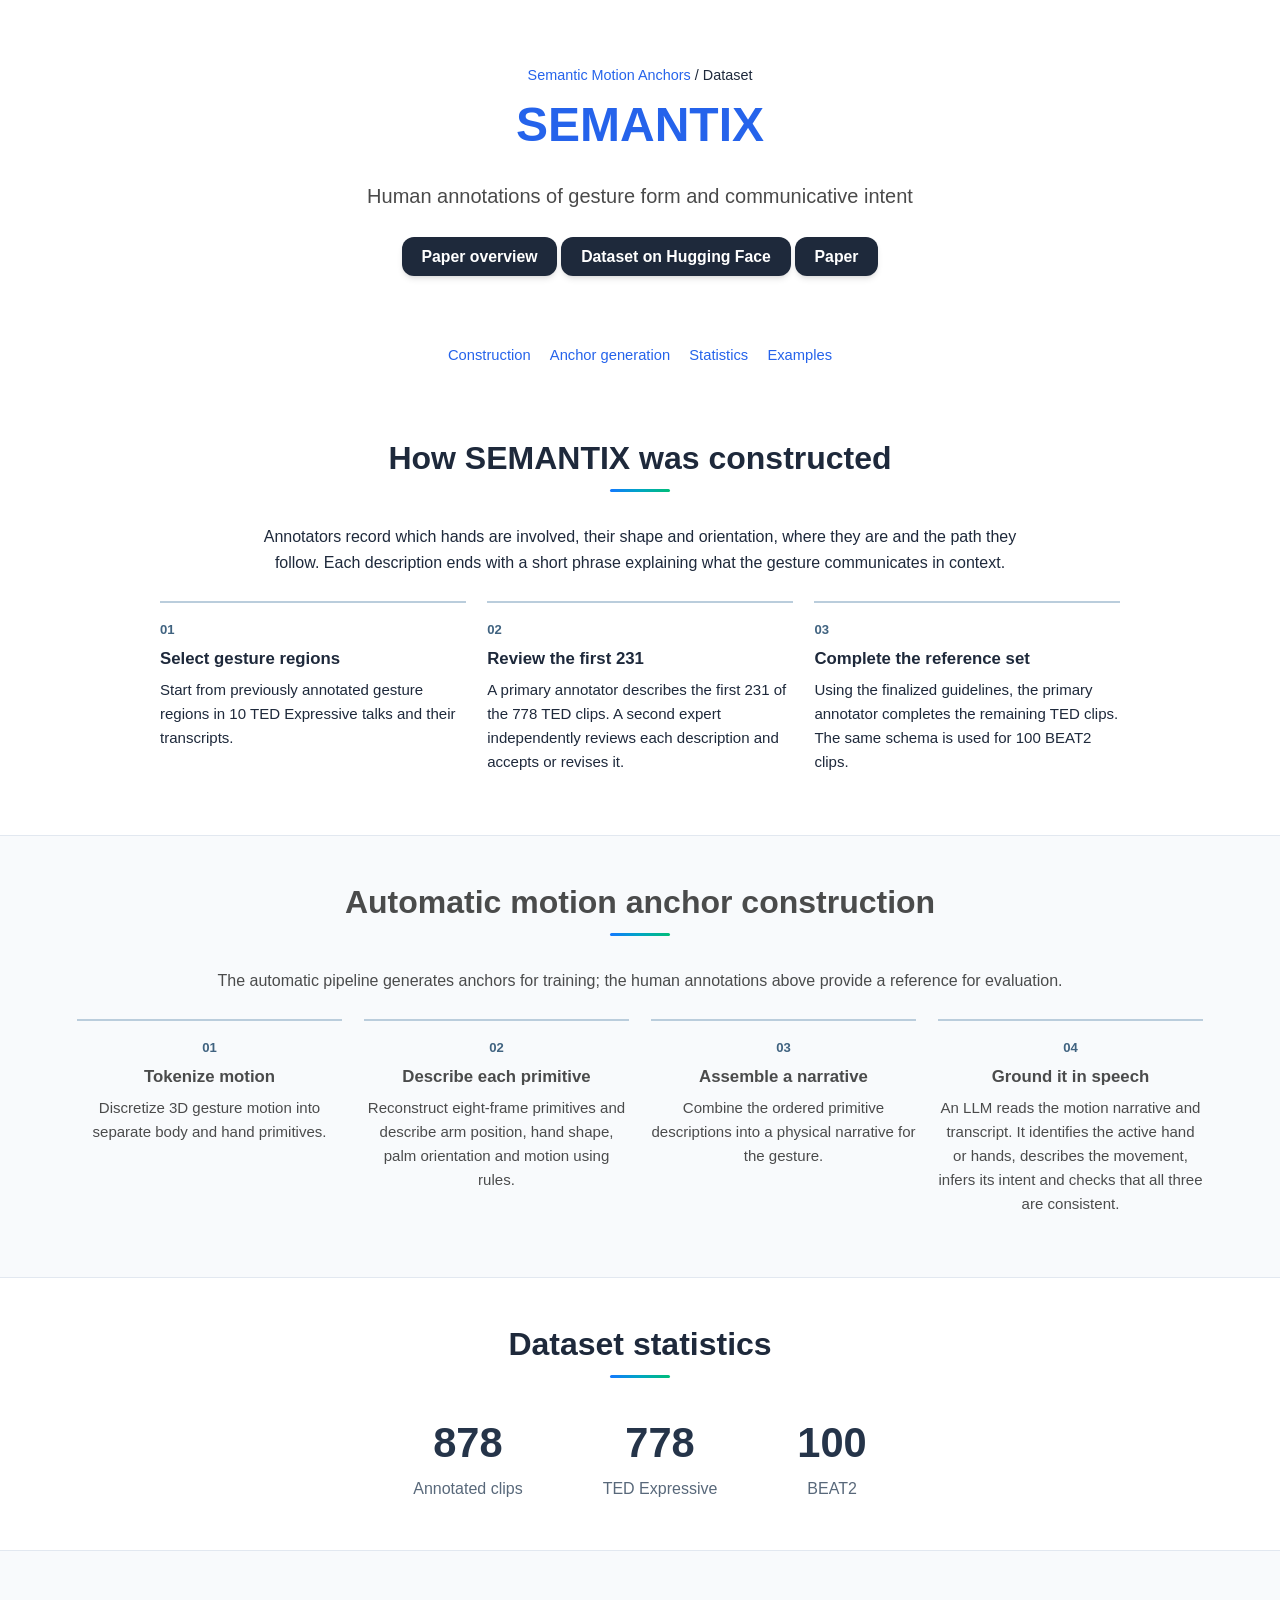
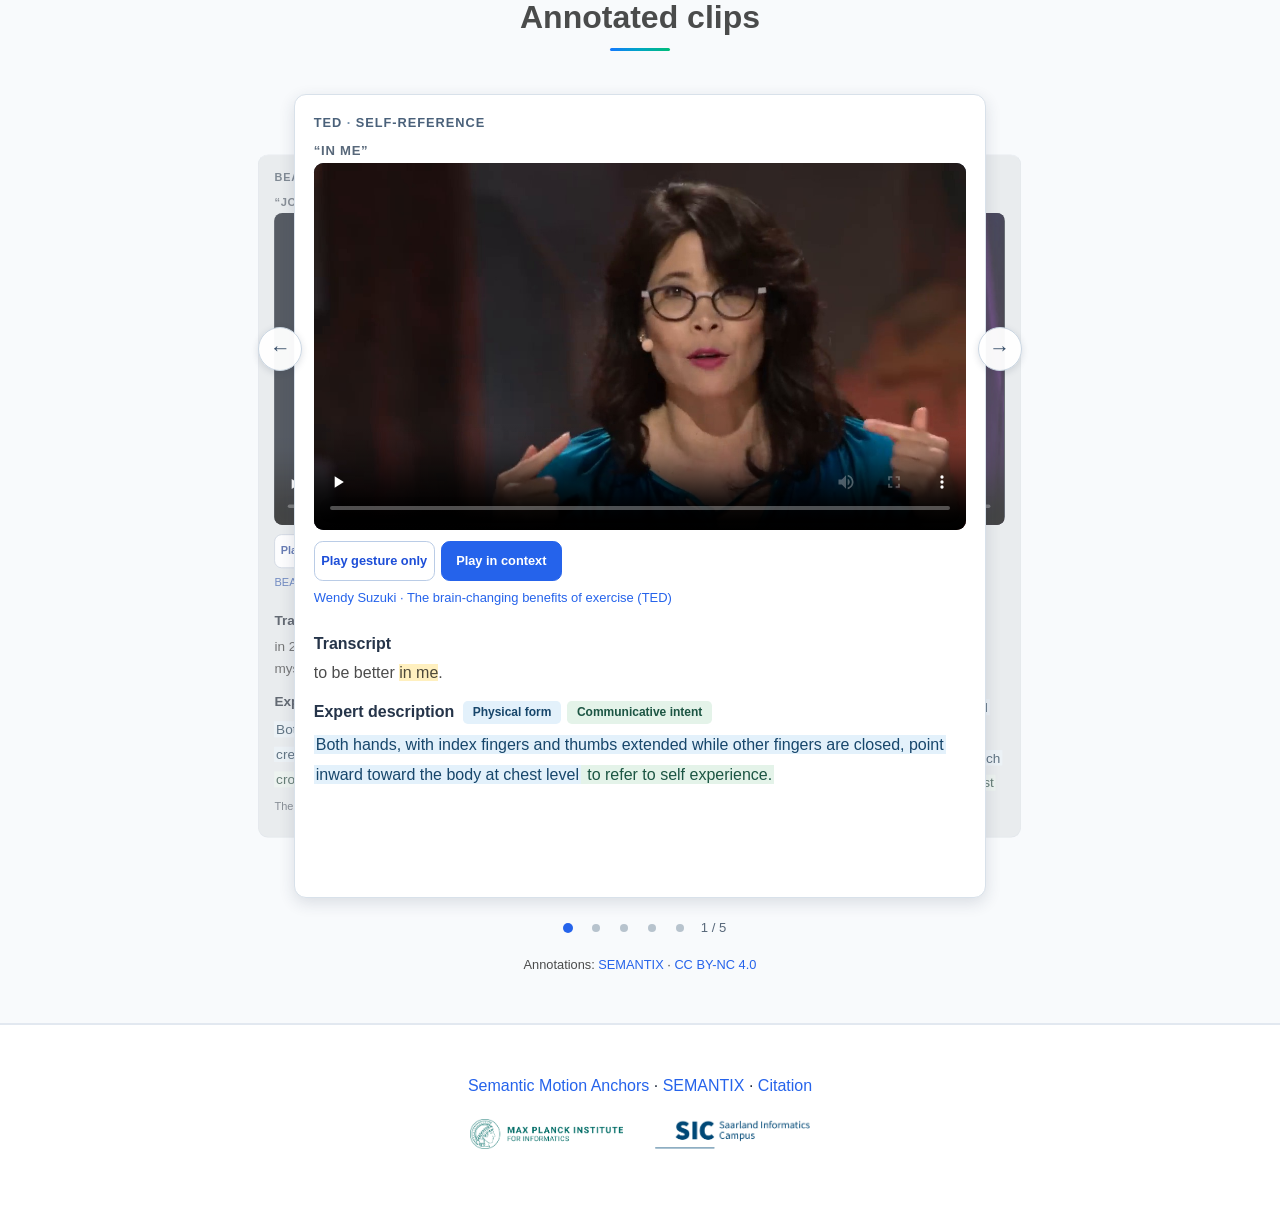
==== dataset.html @ a90c791f "Present 13 downstream examples as paired cards and clarify the BEAT2 highlights" ====
<!DOCTYPE html>
<html lang="en"><head><meta charset="utf-8"/><meta content="width=device-width,initial-scale=1" name="viewport"/><title>SEMANTIX | Semantic Motion Anchors</title><meta content="SEMANTIX construction, dataset statistics, and gesture annotations." name="description"/><link href="images/logos/mpi_favicon.png" rel="icon"/><link href="css/bulma.min.css" rel="stylesheet"/><link href="css/mustreason.css" rel="stylesheet"/><link href="css/research-flow.css?v=result-details-1" rel="stylesheet"/><script defer="" src="js/project.js"></script><link href="css/local-gallery.css?v=rounded-album" rel="stylesheet"/><script defer="" src="js/local-gallery.js?v=clip-buttons"></script><script defer="" src="js/semantix-media.js?v=direct-clips"></script><link href="css/semantix-media.css?v=direct-clips" rel="stylesheet"/></head><body><a class="skip" href="#main">Skip to content</a><main id="main"><section class="hero">
<div class="hero-body">
<div class="container is-max-desktop">
<div class="columns is-centered">
<div class="column has-text-centered"><p class="parent-project"><a href="index.html">Semantic Motion Anchors</a> / Dataset</p><h1 class="title is-1 publication-title"><span class="project-name">SEMANTIX</span></h1><p class="subtitle dataset-sub">Human annotations of gesture form and communicative intent</p><div class="publication-links"><span class="link-block"><a class="external-link button is-normal is-rounded is-dark" href="index.html">Paper overview</a></span><span class="link-block"><a class="external-link button is-normal is-rounded is-dark" href="https://huggingface.co/datasets/aboots/SEMANTIX">Dataset on Hugging Face</a></span><span class="link-block"><a class="external-link button is-normal is-rounded is-dark" href="https://arxiv.org/pdf/2605.30608v3">Paper</a></span></div></div>
</div>
</div>
</div>
</section><nav aria-label="On this page" class="section-links"><a href="#construction">Construction</a><a href="#anchor-construction">Anchor generation</a><a href="#statistics">Statistics</a><a href="#examples">Examples</a></nav><section class="section hero is-small" id="construction">
<div class="container is-max-desktop">
<div class="columns is-centered">
<div class="column is-full"><h2 class="title is-3 has-text-centered">How SEMANTIX was constructed</h2><p class="intro">Annotators record which hands are involved, their shape and orientation, where they are and the path they follow. Each description ends with a short phrase explaining what the gesture communicates in context.</p><ol class="flow"><li><h3>Select gesture regions</h3><p>Start from previously annotated gesture regions in 10 TED Expressive talks and their transcripts.</p></li><li><h3>Review the first 231</h3><p>A primary annotator describes the first 231 of the 778 TED clips. A second expert independently reviews each description and accepts or revises it.</p></li><li><h3>Complete the reference set</h3><p>Using the finalized guidelines, the primary annotator completes the remaining TED clips. The same schema is used for 100 BEAT2 clips.</p></li></ol></div>
</div>
</div>
</section><section class="section hero is-light" id="anchor-construction">
<div class="container is-max-desktop">
<div class="columns is-centered has-text-centered">
<div class="column is-four-fifths"><h2 class="title is-3 has-text-centered">Automatic motion anchor construction</h2><p class="intro">The automatic pipeline generates anchors for training; the human annotations above provide a reference for evaluation.</p><ol class="flow four"><li><h3>Tokenize motion</h3><p>Discretize 3D gesture motion into separate body and hand primitives.</p></li><li><h3>Describe each primitive</h3><p>Reconstruct eight-frame primitives and describe arm position, hand shape, palm orientation and motion using rules.</p></li><li><h3>Assemble a narrative</h3><p>Combine the ordered primitive descriptions into a physical narrative for the gesture.</p></li><li><h3>Ground it in speech</h3><p>An LLM reads the motion narrative and transcript. It identifies the active hand or hands, describes the movement, infers its intent and checks that all three are consistent.</p></li></ol></div>
</div>
</div>
</section><section class="section hero is-small" id="statistics">
<div class="container is-max-desktop">
<div class="columns is-centered">
<div class="column is-full"><h2 class="title is-3 has-text-centered">Dataset statistics</h2><dl class="stats"><div><dd>878</dd><dt>Annotated clips</dt></div><div><dd>778</dd><dt>TED Expressive</dt></div><div><dd>100</dd><dt>BEAT2</dt></div></dl></div>
</div>
</div>
</section><section class="section hero is-light" id="examples">
<div class="container is-max-desktop">
<div class="columns is-centered has-text-centered">
<div class="column is-four-fifths"><h2 class="title is-3 has-text-centered">Annotated clips</h2><div aria-label="Annotated SEMANTIX clips" aria-roledescription="carousel" class="method-album clip-album" data-carousel="" data-item-name="Clip" id="examples-clips" role="region">
<div class="method-track"><article class="example-slide sample" data-example="semantix_ted_1010" data-label="Self-reference">
<p class="example-type">TED <span>·</span> Self-reference</p>
<h3 class="spoken-line">“in me”</h3><div class="sample-grid"><figure><video aria-label='A TED speaker points both index fingers toward their own chest while saying "in me".' controls="" playsinline="" poster="media/semantix-posters/ted_1010.jpg" preload="none" src="media/semantix-clips/ted_1010-context.mp4"></video><div aria-label="Clip playback" class="clip-controls" hidden="" role="group">
<button aria-pressed="false" class="segment" data-src="media/semantix-clips/ted_1010-gesture.mp4" type="button">Play gesture only</button>
<button aria-pressed="true" class="segment" data-src="media/semantix-clips/ted_1010-context.mp4" type="button">Play in context</button>
</div><noscript><a href="media/semantix-clips/ted_1010-gesture.mp4">Play gesture only</a></noscript><figcaption><a href="https://www.ted.com/talks/wendy_suzuki_the_brain_changing_benefits_of_exercise">Wendy Suzuki · The brain-changing benefits of exercise (TED)</a></figcaption></figure>
<div><h4>Transcript</h4><p>to be better <mark>in me</mark>.</p><div class="description-heading"><h4>Expert description</h4><span class="key form-key">Physical form</span><span class="key intent-key">Communicative intent</span></div><p class="gold"><span class="form-part">Both hands, with index fingers and thumbs extended while other fingers are closed, point inward toward the body at chest level</span><span class="intent-part"> to refer to self experience.</span></p></div></div></article><article class="example-slide sample" data-example="semantix_ted_263" data-label="Contrast">
<p class="example-type">TED <span>·</span> Contrast</p>
<h3 class="spoken-line">“a shorter life that's pain free or a longer life that”</h3><div class="sample-grid"><figure><video aria-label="A TED speaker moves both hands to one side, then spreads them far apart while contrasting a shorter, pain-free life with a longer, painful one." controls="" playsinline="" poster="media/semantix-posters/ted_0263.jpg" preload="none" src="media/semantix-clips/ted_0263-context.mp4"></video><div aria-label="Clip playback" class="clip-controls" hidden="" role="group">
<button aria-pressed="false" class="segment" data-src="media/semantix-clips/ted_0263-gesture.mp4" type="button">Play gesture only</button>
<button aria-pressed="true" class="segment" data-src="media/semantix-clips/ted_0263-context.mp4" type="button">Play in context</button>
</div><noscript><a href="media/semantix-clips/ted_0263-gesture.mp4">Play gesture only</a></noscript><figcaption><a href="https://www.ted.com/talks/daniel_levitin_how_to_stay_calm_when_you_know_you_ll_be_stressed">Daniel Levitin · How to stay calm when you know you'll be stressed (TED)</a></figcaption></figure>
<div><h4>Transcript</h4><p>want <mark>a shorter life that's pain free or a longer life that</mark> might have a great deal of pain</p><div class="description-heading"><h4>Expert description</h4><span class="key form-key">Physical form</span><span class="key intent-key">Communicative intent</span></div><p class="gold"><span class="form-part">Both hands move synchronously to one side of the body with palms open, facing outward and slightly downward. The hands then move to the center of the body and separate horizontally, with one hand extending to other side as far as possible while palms face each other. This motion visually maps the contrast between short and long concepts</span><span class="intent-part"> to contrast between two cases or situations with emphasis.</span></p></div></div></article><article class="example-slide sample" data-example="semantix_ted_805" data-label="Symbolise">
<p class="example-type">TED <span>·</span> Symbolise</p>
<h3 class="spoken-line">“streaming down both her cheeks”</h3><div class="sample-grid"><figure><video aria-label='A TED speaker traces both index fingers down from the cheeks, depicting tears, while saying "streaming down both her cheeks".' controls="" playsinline="" poster="media/semantix-posters/ted_0805.jpg" preload="none" src="media/semantix-clips/ted_0805-context.mp4"></video><div aria-label="Clip playback" class="clip-controls" hidden="" role="group">
<button aria-pressed="false" class="segment" data-src="media/semantix-clips/ted_0805-gesture.mp4" type="button">Play gesture only</button>
<button aria-pressed="true" class="segment" data-src="media/semantix-clips/ted_0805-context.mp4" type="button">Play in context</button>
</div><noscript><a href="media/semantix-clips/ted_0805-gesture.mp4">Play gesture only</a></noscript><figcaption><a href="https://www.ted.com/talks/george_takei_why_i_love_a_country_that_once_betrayed_me">George Takei · Why I love a country that once betrayed me (TED)</a></figcaption></figure>
<div><h4>Transcript</h4><p>streaming down both</p><p><b>Gesture words:</b> streaming down both her cheeks</p><div class="description-heading"><h4>Expert description</h4><span class="key form-key">Physical form</span><span class="key intent-key">Communicative intent</span></div><p class="gold"><span class="form-part">Both hands rise to face level with index fingers extended and other fingers closed, palms facing inward. The index fingers then trace straight downward from the cheeks to chest level, ending with the fingers pointing toward each other</span><span class="intent-part"> to convey symbolise tears down face.</span></p></div></div></article><article class="example-slide sample" data-example="semantix_beat2_754" data-label="Deictic">
<p class="example-type">BEAT2 <span>·</span> Deictic</p>
<h3 class="spoken-line">“people you”</h3><div class="sample-grid"><figure><video aria-label='A grey 3D avatar points both index fingers forward at the listener while saying "people you".' controls="" playsinline="" poster="media/semantix-posters/beat2_008.jpg" preload="none" src="media/semantix-clips/beat2_008-context.mp4"></video><div aria-label="Clip playback" class="clip-controls" hidden="" role="group">
<button aria-pressed="false" class="segment" data-src="media/semantix-clips/beat2_008-gesture.mp4" type="button">Play gesture only</button>
<button aria-pressed="true" class="segment" data-src="media/semantix-clips/beat2_008-context.mp4" type="button">Play in context</button>
</div><noscript><a href="media/semantix-clips/beat2_008-gesture.mp4">Play gesture only</a></noscript><figcaption><a href="https://huggingface.co/datasets/aboots/SEMANTIX/blob/main/videos/beat2/2_scott_0_43_43---g0012---deictic---04_deictic_h.mp4">BEAT2 · SEMANTIX avatar render</a></figcaption></figure>
<div><h4>Transcript</h4><p>else that person that was wild because some people have an ax to grind and some <mark>people you</mark> or that person they want to grind</p><div class="description-heading"><h4>Expert description</h4><span class="key form-key">Physical form</span><span class="key intent-key">Communicative intent</span></div><p class="gold"><span class="form-part">Both hands are held forward at chest level with arms slightly bent, in a fist, with index finger pointed forward,</span><span class="intent-part"> to underline “you” and the person being talked to.</span></p><p class="note">The two colors highlight form and intent within a single description.</p></div></div></article><article class="example-slide sample" data-example="semantix_beat2_10502" data-label="Iconic">
<p class="example-type">BEAT2 <span>·</span> Iconic</p>
<h3 class="spoken-line">“job and unsure”</h3><div class="sample-grid"><figure><video aria-label='A grey 3D avatar shrugs with both arms out and palms up while saying "job and unsure".' controls="" playsinline="" poster="media/semantix-posters/beat2_038.jpg" preload="none" src="media/semantix-clips/beat2_038-context.mp4"></video><div aria-label="Clip playback" class="clip-controls" hidden="" role="group">
<button aria-pressed="false" class="segment" data-src="media/semantix-clips/beat2_038-gesture.mp4" type="button">Play gesture only</button>
<button aria-pressed="true" class="segment" data-src="media/semantix-clips/beat2_038-context.mp4" type="button">Play in context</button>
</div><noscript><a href="media/semantix-clips/beat2_038-gesture.mp4">Play gesture only</a></noscript><figcaption><a href="https://huggingface.co/datasets/aboots/SEMANTIX/blob/main/videos/beat2/1_wayne_0_69_69---g0002---iconic---07_iconic_h.mp4">BEAT2 · SEMANTIX avatar render</a></figcaption></figure>
<div><h4>Transcript</h4><p>in 2015 i was in a rut i was working a dead-end <mark>job and unsure</mark> what to do next i found myself at a crossroads</p><div class="description-heading"><h4>Expert description</h4><span class="key form-key">Physical form</span><span class="key intent-key">Communicative intent</span></div><p class="gold"><span class="form-part">Both hands move outwards to both sides at about chest level with both palms upwards, creating a big shrug gesture</span><span class="intent-part"> to demonstrate uncertainty and underscore being stuck at a crossroad.</span></p><p class="note">The two colors highlight form and intent within a single description.</p></div></div></article></div>
<div class="examples-pager" hidden="">
<button aria-label="Previous annotated clip" data-step="-1" type="button"><span aria-hidden="true">←</span></button>
<div class="album-progress"><button aria-label="Show TED · Self-reference" class="album-dot" data-to="0" title="TED · Self-reference" type="button"></button><button aria-label="Show TED · Contrast" class="album-dot" data-to="1" title="TED · Contrast" type="button"></button><button aria-label="Show TED · Symbolise" class="album-dot" data-to="2" title="TED · Symbolise" type="button"></button><button aria-label="Show BEAT2 · Deictic" class="album-dot" data-to="3" title="BEAT2 · Deictic" type="button"></button><button aria-label="Show BEAT2 · Iconic" class="album-dot" data-to="4" title="BEAT2 · Iconic" type="button"></button><span aria-hidden="true" class="examples-count">1 / 5</span></div>
<button aria-label="Next annotated clip" data-step="1" type="button"><span aria-hidden="true">→</span></button>
</div>
<span aria-atomic="true" aria-live="polite" class="visually-hidden examples-status"></span>
</div><p class="sample-credit">Annotations: <a href="https://huggingface.co/datasets/aboots/SEMANTIX">SEMANTIX</a> · <a href="https://creativecommons.org/licenses/by-nc/4.0/">CC BY-NC 4.0</a></p></div>
</div>
</div>
</section></main><footer class="footer dataset-footer"><div class="container is-max-desktop has-text-centered"><nav aria-label="Project pages"><a href="index.html">Semantic Motion Anchors</a> · <a href="dataset.html">SEMANTIX</a> · <a href="index.html#citation">Citation</a></nav><div aria-label="Institution logos" class="institution-logos">
<img alt="Max Planck Institute for Informatics" height="48" src="images/logos/mpi-inf.png" width="160"/>
<img alt="Saarland Informatics Campus" height="48" src="images/logos/sic-logo.webp" width="160"/>
</div></div></footer></body></html>
---- css/mustreason.css ----
/* Modern CSS Variables for consistent theming */
:root {
  --primary-color: #2563eb;
  --primary-hover: #1d4ed8;
  --secondary-color: #64748b;
  --accent-color: #0ea5e9;
  --text-primary: #1e293b;
  --text-secondary: #64748b;
  --text-light: #94a3b8;
  --background-primary: #ffffff;
  --background-secondary: #f8fafc;
  --background-accent: #f1f5f9;
  --border-color: #e2e8f0;
  --shadow-sm: 0 1px 2px 0 rgb(0 0 0 / 0.05);
  --shadow-md: 0 4px 6px -1px rgb(0 0 0 / 0.1), 0 2px 4px -2px rgb(0 0 0 / 0.1);
  --shadow-lg: 0 10px 15px -3px rgb(0 0 0 / 0.1), 0 4px 6px -4px rgb(0 0 0 / 0.1);
  --shadow-xl: 0 20px 25px -5px rgb(0 0 0 / 0.1), 0 8px 10px -6px rgb(0 0 0 / 0.1);
  --gradient-primary: linear-gradient(135deg, #667eea 0%, #764ba2 100%);
  --gradient-accent: linear-gradient(135deg, #f093fb 0%, #f5576c 100%);
  --gradient-subtle: linear-gradient(135deg, #ffecd2 0%, #fcb69f 100%);
  --border-radius: 12px;
  --border-radius-lg: 16px;
  --transition: all 0.3s cubic-bezier(0.4, 0, 0.2, 1);
}

/* Smooth scrolling for better UX */
html {
  scroll-behavior: smooth;
}

body {
  font-family: 'Inter', 'Segoe UI', -apple-system, BlinkMacSystemFont, sans-serif;
  color: var(--text-primary);
  line-height: 1.6;
  font-size: 16px;
  background-color: var(--background-primary);
  -webkit-font-smoothing: antialiased;
  -moz-osx-font-smoothing: grayscale;
}


/* Modern Button Styles */
.button {
  border-radius: var(--border-radius) !important;
  font-weight: 600 !important;
  transition: var(--transition) !important;
  border: 2px solid transparent !important;
  position: relative;
  overflow: hidden;
}

.button.is-dark {
  background: var(--text-primary) !important;
  border: none !important;
  color: white !important;
  box-shadow: var(--shadow-md);
}

.button.is-dark:hover {
  transform: translateY(-2px);
  box-shadow: var(--shadow-lg);
  background: var(--primary-color) !important;
}

.button.is-dark:active {
  transform: translateY(0);
  box-shadow: var(--shadow-md);
}

.footer .icon-link {
    font-size: 25px;
    color: var(--text-secondary);
    transition: var(--transition);
}

.footer .icon-link:hover {
    color: var(--primary-color);
    transform: translateY(-2px);
}

.link-block a {
    margin: 8px 4px;
}

.dnerf {
  font-variant: small-caps;
}


/* Hero Section Modernization */
.hero {
  position: relative;
  overflow: hidden;
}

.hero.is-light {
  background: var(--background-secondary);
  border-top: 1px solid var(--border-color);
  border-bottom: 1px solid var(--border-color);
}

.hero-body {
  padding: 4rem 1.5rem;
}

.teaser .hero-body {
  padding-top: 2rem;
  padding-bottom: 4rem;
}

.teaser {
  font-family: 'Inter', sans-serif;
}


/* Publication Content Styling */
.publication-title {
    font-family: 'Inter', sans-serif !important;
    font-weight: 800 !important;
    color: var(--text-primary) !important;
    margin-bottom: 2rem !important;
    line-height: 1.1 !important;
}

.publication-banner {
  max-height: 70vh;
  border-radius: var(--border-radius-lg);
  overflow: hidden;
  box-shadow: var(--shadow-xl);
  margin: 2rem 0;
}

.publication-banner video {
  position: relative;
  left: auto;
  top: auto;
  transform: none;
  object-fit: cover;
  width: 100%;
  height: 100%;
  border-radius: var(--border-radius-lg);
}

.publication-header .hero-body {
  padding: 6rem 1.5rem 4rem;
}

.publication-authors {
    font-family: 'Inter', sans-serif !important;
    font-weight: 500;
    margin-bottom: 1.5rem;
}

.publication-venue {
    color: var(--text-secondary);
    width: fit-content;
    font-weight: 600;
    background: var(--background-accent);
    padding: 0.5rem 1rem;
    border-radius: var(--border-radius);
    margin-top: 1rem;
    display: inline-block;
}

.publication-awards {
    color: #ef4444;
    width: fit-content;
    font-weight: 700;
    background: linear-gradient(135deg, #fef2f2, #fee2e2);
    padding: 0.5rem 1rem;
    border-radius: var(--border-radius);
    border-left: 4px solid #ef4444;
    margin-top: 1rem;
}

.publication-authors a {
   color: var(--primary-color) !important;
   text-decoration: none;
   font-weight: 600;
   transition: var(--transition);
   position: relative;
}

.publication-authors a::after {
    content: '';
    position: absolute;
    width: 0;
    height: 2px;
    bottom: -2px;
    left: 0;
    background: var(--gradient-accent);
    transition: var(--transition);
}

.publication-authors a:hover::after {
    width: 100%;
}

.publication-authors a:hover {
    color: var(--primary-hover) !important;
}

.author-block {
  display: inline-block;
  margin-right: 0.5rem;
}

.publication-banner img {
  border-radius: var(--border-radius-lg);
  box-shadow: var(--shadow-lg);
  transition: var(--transition);
}

.publication-banner img:hover {
  transform: scale(1.02);
  box-shadow: var(--shadow-xl);
}

/* Modern Video and Carousel Styling */
.publication-video {
    position: relative;
    width: 100%;
    height: 0;
    padding-bottom: 56.25%;
    overflow: hidden;
    border-radius: var(--border-radius-lg) !important;
    box-shadow: var(--shadow-xl);
    transition: var(--transition);
}

.publication-video:hover {
    transform: translateY(-4px);
    box-shadow: var(--shadow-xl);
}

.publication-video iframe {
    position: absolute;
    top: 0;
    left: 0;
    width: 100%;
    height: 100%;
    border-radius: var(--border-radius-lg);
}

.publication-body img {
  border-radius: var(--border-radius);
  box-shadow: var(--shadow-md);
  transition: var(--transition);
}

.publication-body img:hover {
  transform: translateY(-2px);
  box-shadow: var(--shadow-lg);
}

.results-carousel {
  overflow: hidden;
  padding: 1rem 0;
}

.results-carousel .item {
  margin: 1rem;
  overflow: hidden;
  padding: 1.5rem;
  font-size: 0;
  background: var(--background-primary);
  border-radius: var(--border-radius-lg);
  box-shadow: var(--shadow-md);
  transition: var(--transition);
  border: 1px solid var(--border-color);
}

.results-carousel .item:hover {
  transform: translateY(-4px);
  box-shadow: var(--shadow-lg);
}

.results-carousel .item img,
.results-carousel video {
  margin: 0;
  border-radius: var(--border-radius);
  width: 100%;
  height: auto;
}

.results-carousel .subtitle {
  font-size: 1rem !important;
  color: var(--text-secondary);
  margin-top: 1rem;
  font-weight: 500;
}

/* Pagination and Misc Improvements */
.slider-pagination .slider-page {
  background: var(--primary-color);
  border-radius: 50%;
  transition: var(--transition);
}

.slider-pagination .slider-page.is-active {
  background: var(--primary-hover);
  transform: scale(1.2);
}

.eql-cntrb { 
  font-size: 0.875rem;
  color: var(--text-light);
  font-style: italic;
}

/* Section Titles */
.title.is-3 {
  font-family: 'Inter', sans-serif !important;
  font-weight: 700 !important;
  color: var(--text-primary);
  margin-bottom: 2rem !important;
  position: relative;
  padding-bottom: 1rem;
}

.title.is-3::after {
  content: '';
  position: absolute;
  bottom: 0;
  left: 50%;
  transform: translateX(-50%);
  width: 60px;
  height: 3px;
  background: var(--gradient-accent);
  border-radius: 2px;
}

/* Content Improvements */
.content.has-text-justified {
  font-size: 1.1rem;
  line-height: 1.8;
  color: var(--text-secondary);
}

.content.has-text-justified p {
  margin-bottom: 1.5rem;
}

/* Footer Improvements */
.footer {
  background: var(--background-secondary);
  border-top: 1px solid var(--border-color);
  padding: 3rem 1.5rem;
}

.footer .content {
  color: var(--text-secondary);
  line-height: 1.7;
}

.footer a {
  color: var(--primary-color);
  text-decoration: none;
  transition: var(--transition);
}

.footer a:hover {
  color: var(--primary-hover);
  text-decoration: underline;
}

/* BibTeX Styling */
pre {
  background: var(--background-accent) !important;
  border: 1px solid var(--border-color) !important;
  border-radius: var(--border-radius) !important;
  padding: 1.5rem !important;
  font-size: 0.9rem !important;
  overflow-x: auto;
  box-shadow: var(--shadow-sm);
}

code {
  background: var(--background-accent) !important;
  color: var(--text-primary) !important;
  font-family: 'SF Mono', 'Monaco', 'Cascadia Code', 'Roboto Mono', monospace !important;
}

/* BibTeX Section Improvements */
.bibtex-header {
  display: flex;
  justify-content: space-between;
  align-items: center;
  margin-bottom: 1rem;
}

.copy-bibtex-btn {
  background: var(--primary-color);
  color: white;
  border: none;
  border-radius: var(--border-radius);
  padding: 0.75rem 1rem;
  font-size: 0.9rem;
  font-weight: 600;
  cursor: pointer;
  transition: var(--transition);
  display: inline-flex;
  align-items: center;
  gap: 0.5rem;
}

.copy-bibtex-btn:hover {
  background: var(--primary-hover);
  transform: translateY(-2px);
  box-shadow: var(--shadow-md);
}

.copy-bibtex-btn.copied {
  background: #10b981;
}

.copy-bibtex-btn.copied .copy-text::after {
  content: "ied!";
}

/* Scroll to Top Button */
.scroll-to-top {
  position: fixed;
  bottom: 2rem;
  right: 2rem;
  width: 50px;
  height: 50px;
  background: var(--primary-color);
  color: white;
  border: none;
  border-radius: 50%;
  cursor: pointer;
  opacity: 0;
  visibility: hidden;
  transition: var(--transition);
  z-index: 999;
  display: flex;
  align-items: center;
  justify-content: center;
  font-size: 1.2rem;
  box-shadow: var(--shadow-lg);
}

.scroll-to-top:hover {
  background: var(--primary-hover);
  transform: translateY(-3px);
  box-shadow: var(--shadow-xl);
}

.scroll-to-top.visible {
  opacity: 1;
  visibility: visible;
}


/* More Works Dropdown */
.more-works-container {
  position: fixed;
  top: 2rem;
  right: 2rem;
  z-index: 1000;
}

.more-works-btn {
  background: var(--background-primary);
  color: var(--text-primary);
  border: 2px solid var(--border-color);
  border-radius: var(--border-radius-lg);
  padding: 0.75rem 1.25rem;
  font-weight: 600;
  font-size: 0.9rem;
  box-shadow: var(--shadow-md);
  transition: var(--transition);
  cursor: pointer;
  text-decoration: none;
  display: inline-flex;
  align-items: center;
  gap: 0.5rem;
  font-family: 'Inter', sans-serif;
}

.more-works-btn:hover {
  transform: translateY(-2px);
  box-shadow: var(--shadow-lg);
  background: var(--background-secondary);
  border-color: var(--primary-color);
}

.more-works-btn .dropdown-arrow {
  transition: var(--transition);
  font-size: 0.8rem;
}

.more-works-btn.active .dropdown-arrow {
  transform: rotate(180deg);
}

.more-works-dropdown {
  position: absolute;
  top: calc(100% + 0.5rem);
  right: 0;
  width: 400px;
  max-width: 90vw;
  background: var(--background-primary);
  border: 1px solid var(--border-color);
  border-radius: var(--border-radius-lg);
  box-shadow: var(--shadow-xl);
  opacity: 0;
  visibility: hidden;
  transform: translateY(-10px);
  transition: var(--transition);
  max-height: 70vh;
  overflow-y: auto;
}

.more-works-dropdown.show {
  opacity: 1;
  visibility: visible;
  transform: translateY(0);
}

.dropdown-header {
  display: flex;
  justify-content: space-between;
  align-items: center;
  padding: 1.5rem 1.5rem 1rem;
  border-bottom: 1px solid var(--border-color);
}

.dropdown-header h4 {
  margin: 0;
  font-size: 1.1rem;
  font-weight: 700;
  color: var(--text-primary);
}

.close-btn {
  background: none;
  border: none;
  color: var(--text-secondary);
  cursor: pointer;
  padding: 0.5rem;
  border-radius: var(--border-radius);
  transition: var(--transition);
}

.close-btn:hover {
  background: var(--background-accent);
  color: var(--text-primary);
}

.works-list {
  padding: 1rem;
}

.work-item {
  display: flex;
  align-items: flex-start;
  justify-content: space-between;
  padding: 1rem;
  border-radius: var(--border-radius);
  text-decoration: none;
  color: inherit;
  transition: var(--transition);
  margin-bottom: 0.5rem;
}

.work-item:hover {
  background: var(--background-accent);
  transform: translateX(4px);
}

.work-info h5 {
  margin: 0 0 0.5rem 0;
  font-size: 1rem;
  font-weight: 500;
  color: var(--text-primary);
}

.work-info p {
  margin: 0 0 0.5rem 0;
  font-size: 0.9rem;
  color: var(--text-secondary);
  line-height: 1.4;
}

.work-venue {
  font-size: 0.8rem;
  color: var(--text-light);
  font-style: italic;
}

.work-item .fas {
  color: var(--text-light);
  font-size: 0.9rem;
  margin-top: 0.2rem;
  flex-shrink: 0;
}


/* Mobile Responsive Improvements */
@media screen and (max-width: 768px) {
  .hero-body {
    padding: 2rem 1rem;
  }
  
  .publication-header .hero-body {
    padding: 3rem 1rem 2rem;
  }
  
  .publication-title {
    font-size: 2.5rem !important;
    line-height: 1.2 !important;
    margin-bottom: 1.5rem !important;
  }
  
  .publication-authors {
    font-size: 1rem !important;
  }
  
  .button {
    margin: 0.25rem !important;
    font-size: 0.875rem !important;
    padding: 0.75rem 1rem !important;
  }
  
  .more-works-container {
    bottom: 2rem;
    right: 1rem;
    top: auto;
  }
  
  .more-works-btn {
    padding: 0.6rem 1rem;
    font-size: 0.8rem;
  }
  
  .more-works-dropdown {
    width: calc(100vw - 2rem);
    right: -1rem;
    bottom: calc(100% + 0.5rem);
    top: auto;
  }
  
  .results-carousel .item {
    margin: 0.5rem;
    padding: 1rem;
  }
  
  .teaser .hero-body {
    padding: 1rem;
  }
  
  .content.has-text-justified {
    font-size: 1rem;
  }
}

@media screen and (max-width: 480px) {
  .publication-title {
    font-size: 2rem !important;
  }
  
  .hero-body {
    padding: 1.5rem 0.75rem;
  }
  
  .more-works-container {
    position: fixed;
    bottom: 2rem;
    right: 1rem;
    z-index: 1000;
  }
  
  .more-works-btn {
    padding: 0.5rem 0.75rem;
    font-size: 0.75rem;
  }
  
  .more-works-dropdown {
    position: absolute;
    bottom: calc(100% + 0.5rem);
    right: 0;
    width: calc(100vw - 2rem);
    max-width: 90vw;
  }
  
  .link-block {
    display: block;
    margin-bottom: 0.5rem;
  }
  
  .button {
    width: 100%;
    justify-content: center;
  }
}

/* Tablet Responsive */
@media screen and (min-width: 769px) and (max-width: 1024px) {
  .hero-body {
    padding: 3rem 2rem;
  }
  
  .publication-header .hero-body {
    padding: 4rem 2rem 3rem;
  }
}

/* Animation for page load */
@keyframes fadeInUp {
  from {
    opacity: 0;
    transform: translateY(30px);
  }
  to {
    opacity: 1;
    transform: translateY(0);
  }
}

.hero, .section {
  animation: fadeInUp 0.6s ease-out;
}

/* Improved focus states for accessibility */
.button:focus,
.related-works-btn:focus,
a:focus {
  outline: 2px solid var(--primary-color);
  outline-offset: 2px;
}


/* Print styles */
@media print {
  .more-works-container {
    display: none;
  }
  
  .hero, .section {
    animation: none;
  }
  
  .button {
    background: transparent !important;
    color: var(--text-primary) !important;
    box-shadow: none !important;
  }
}
---- css/research-flow.css ----
/* Project content additions; the reference theme and Bulma set the publication layout. */
:root{--form:#e3f1fb;--intent:#e4f3e9;--ink:#253449;--soft:#58687a;--line:#d8e1ea}
.skip{position:absolute;left:-100vw}.skip:focus{left:1rem;top:1rem;z-index:10;background:white;padding:1rem}
a:focus-visible,button:focus-visible,summary:focus-visible,select:focus-visible{outline:3px solid #2362a6;outline-offset:3px}
.project-name{color:var(--project-ink)}.publication-title{text-wrap:balance}.authors .author-block:not(:last-child)::after{content:","}.authors{color:#344755}
.affiliations{line-height:1.65}.affiliations span,.author-funding{font-size:.82rem;color:var(--soft)}
.author-funding{margin:.4rem auto;max-width:46rem}.author-funding summary,.full-abstract summary,.second summary{cursor:pointer;color:var(--primary-color)}
.publication-links .button{margin:4px 2px}.parent-project{font-size:.9rem;margin-bottom:.75rem}.dataset-sub{margin:0 auto 1.5rem!important;text-wrap:balance}
.section-links,.legend{display:flex;align-items:center;justify-content:center;gap:.5rem 1.2rem;flex-wrap:wrap}.section-links{font-size:.92rem;padding:0 1rem 1.5rem}
.motivation{display:grid;grid-template-columns:minmax(180px,.85fr) 1fr;align-items:center;gap:2rem;max-width:790px;margin:auto}.motivation img{width:100%;height:auto}.motivation figcaption{text-align:left}.mini,.sample h3{font-size:.82rem;letter-spacing:.055em;text-transform:uppercase;color:var(--soft);font-weight:650}
.motivation blockquote{font-size:clamp(1.15rem,2.4vw,1.52rem);line-height:1.62;margin:.65rem 0 1rem}.form-part,.form-key{background:var(--form);color:#17466b}.intent-part,.intent-key{background:var(--intent);color:#1c5543}.form-part,.intent-part{box-decoration-break:clone;-webkit-box-decoration-break:clone;padding:.05em .12em}.key{padding:.23rem .6rem;border-radius:4px;font-size:.81rem;font-weight:600}.motivation .legend{justify-content:start}
.note,.framework figcaption,.sample figcaption{color:var(--soft);font-size:.84rem;line-height:1.6;margin:.8rem auto}.intro,.tagline,.crosslink,.section-intro,.gallery-caption{text-align:center;max-width:785px;margin:0 auto 1.15rem}.tagline{font-size:clamp(1.25rem,2.2vw,1.65rem);line-height:1.5;text-wrap:balance}.tagline+.note,.workflow-note,.crosslink,.framework figcaption{text-align:center}.crosslink{margin-top:1.5rem}.framework img{width:100%;height:auto;display:block}.framework{margin:1rem auto}.section.hero .full-abstract>p{margin:1rem 0}.full-abstract summary{font-size:.94rem}.paper-anchor{font-weight:650}
.query{font-size:1.4rem;color:var(--ink);font-style:italic;margin:.3rem 0 .75rem}.retrieval-rows{border-top:1px solid var(--line);margin:0}.retrieval-rows>div{display:grid;grid-template-columns:minmax(10rem,.35fr) 1fr;gap:1.25rem;padding:.75rem .5rem;border-bottom:1px solid var(--line)}.retrieval-rows dt,.sample h3{font-weight:650}.retrieval-rows>div:last-child{background:#edf3f9}.second{margin:1.2rem 0}.second summary{padding:.6rem 0}
.video-pair{display:grid;grid-template-columns:repeat(2,minmax(0,1fr));gap:1rem}.method-video{margin:0;min-width:0}.method-video figcaption{font-weight:650;text-align:center;margin:.5rem 0}.method-video video,.sample video{width:100%;display:block;height:auto;background:#e3e6e8;border-radius:8px}.gallery-controls:not([hidden]){display:flex;flex-wrap:wrap;align-items:center;justify-content:center;gap:.45rem;margin:1rem 0}.gallery-controls button,.gallery-controls select,.segment{font:inherit;font-size:.9rem;padding:.4rem .75rem;background:white;border:1px solid #aab5c2;border-radius:6px;cursor:pointer;color:var(--ink)}.gallery-controls button:disabled{opacity:.4;cursor:default}.gallery-controls .play-pair{background:#263544;color:white}.visually-hidden{position:absolute;width:1px;height:1px;overflow:hidden;clip-path:inset(50%)}.study-gallery .gallery-caption{margin:1.1rem auto .6rem}
.flow{counter-reset:n;display:grid;grid-template-columns:repeat(3,minmax(0,1fr));gap:1.35rem;margin:1.6rem 0 0;list-style:none}.flow.four{grid-template-columns:repeat(4,minmax(0,1fr))}.flow li{counter-increment:n;border-top:2px solid #bacddc;padding:.8rem 0}.flow li:before{content:counter(n,decimal-leading-zero);color:#406380;font-weight:650;font-size:.82rem}.flow h3{font-size:1.05rem;font-weight:650;margin:.3rem 0}.flow p{font-size:.94rem}.stats{display:flex;justify-content:center;flex-wrap:wrap;gap:2rem 5rem;text-align:center}.stats dd{font-size:2.6rem;font-weight:700;color:var(--ink)}.stats dt{color:var(--soft)}
.sample{margin:1rem 0;border:1px solid var(--line);border-radius:7px;background:white;text-align:left}.sample summary{cursor:pointer;padding:.75rem 1rem;font-weight:650}.sample summary .words{font-style:italic;font-weight:400;margin-left:1rem}.sample-grid{display:grid;grid-template-columns:1fr 1fr;gap:1.35rem;padding:0 1rem 1rem}.sample h3{margin:.75rem 0 .2rem}.gold{line-height:1.85}.sample mark{background:#ffedb8;color:inherit}.private-note{text-align:center;font-size:.8rem;padding:.4rem;background:#fff2d8}.sample .segment{font-size:.8rem}
.publication-grid{display:grid;grid-template-columns:1fr 1fr;gap:1rem 2rem}.publication-card,.publication-row{border-top:1px solid var(--line);padding:.8rem 0}.publication-card h3,.publication-row h3{font-weight:600}.publication-meta,.publication-authors:not(.authors),.publication-link{font-size:.87rem}.publication-meta,.publication-card .publication-authors,.publication-row .publication-authors{margin:0;color:var(--soft)}.publication-meta span{margin:0 .35rem}.more-publications summary{cursor:pointer;margin:1rem 0}.more-label-open,.more-publications[open] .more-label-closed{display:none}.more-publications[open] .more-label-open{display:inline}.footer p{margin-top:1rem;font-size:.88rem}.institution-logos{display:flex;justify-content:center;align-items:center;gap:2rem;margin:1.3rem auto}.institution-logos img{width:auto;height:30px}
@media(max-width:700px){.flow,.flow.four,.publication-grid,.sample-grid,.video-pair,.motivation{grid-template-columns:1fr}.flow{gap:.3rem}.motivation{gap:.6rem}.motivation img{max-height:210px}.retrieval-rows>div{grid-template-columns:1fr;gap:.15rem}.stats{gap:.8rem 1.2rem}.stats dd{font-size:2rem}.content.has-text-justified{text-align:left!important}.teaser .hero-body,.hero-body{padding-inline:1.15rem}.publication-title{font-size:2.1rem!important}.sample summary .words{display:block;margin-left:1rem}.section{padding-inline:1.15rem}.institution-logos img{max-width:37%}}
/* Shared accents for both project pages. */
:root {
  --gradient-accent: linear-gradient(95deg, #1478ff 0%, #00a5c5 48%, #00bd78 100%);
  --primary-color: #2563eb;
  --primary-hover: #1d4ed8;
  --project-ink: #2563eb;
}
.title.is-3::after, .publication-authors a::after { background: var(--gradient-accent); }
.publication-authors a:focus-visible::after { width: 100%; }
a[href]:not(.button) { color: var(--primary-color) !important; }
a[href]:not(.button):is(:hover,:focus-visible) { color: var(--primary-hover) !important; }
a:focus-visible,button:focus-visible,summary:focus-visible,select:focus-visible { outline-color: var(--primary-color); }

/* Expandable paper results; all tables and direction switches work without JavaScript. */
.research-disclosure{max-width:790px;margin:.7rem auto 0;border:1px solid #d5dfeb;border-radius:9px;background:white;text-align:left;color:var(--ink)}
.research-disclosure>summary{display:flex;align-items:center;justify-content:space-between;gap:1rem;cursor:pointer;list-style:none;padding:.84rem 1rem;color:var(--primary-color);font-weight:650;font-size:1rem;line-height:1.4}
.research-disclosure>summary::-webkit-details-marker{display:none}
.research-disclosure>summary::after{content:"+";font-size:1.25rem;line-height:1;font-weight:450}
.research-disclosure[open]>summary::after{content:"−"}
.research-disclosure>summary:hover{color:var(--primary-hover);background:#f5f8ff;border-radius:9px}
.research-detail-body{padding:.25rem 1rem 1rem}
.research-detail-body>p{font-size:.96rem;line-height:1.6;margin:0 0 .65rem}
.research-detail-body>p:last-child{margin-bottom:0}
.direction-picker{border:0;padding:0;margin:1rem 0 0;min-width:0}
.direction-picker legend{font-size:.85rem;font-weight:600;margin-bottom:.4rem}
.direction-choice{position:absolute;inline-size:1px;block-size:1px;overflow:hidden;clip-path:inset(50%)}
.direction-choice+label{display:inline-block;cursor:pointer;font-size:.9rem;font-weight:600;border:1px solid #b8cce9;border-radius:5px;padding:.38rem .68rem;margin:.12rem .33rem .3rem 0;color:var(--primary-color);background:white}
.direction-choice:checked+label{background:var(--primary-color);border-color:var(--primary-color);color:white}
.direction-choice:focus-visible+label{outline:3px solid var(--primary-color);outline-offset:2px}
#dir-text-first:checked~#direction-tables>.gesture-first,#dir-gesture-first:checked~#direction-tables>.text-first{display:none}
.result-table-wrap{max-width:100%;min-width:0;overflow-x:auto}
.metric-table{border-collapse:collapse;width:100%;color:var(--ink);font-size:.92rem;line-height:1.4;font-variant-numeric:tabular-nums}
.metric-table caption{text-align:left;padding:.65rem 0 .45rem;color:var(--soft);font-weight:600;font-size:.85rem}
.metric-table th,.metric-table td{vertical-align:middle;text-align:right;padding:.52rem .48rem;border-bottom:1px solid var(--line)}
.metric-table th:first-child{text-align:left;min-width:7rem}
.metric-table thead th{font-weight:650;background:#f3f6fb}
.metric-table tbody th{font-weight:500}
.metric-table .our-method,.metric-table tfoot{background:#ebf4ff}
.metric-table .our-method>*,.metric-table tfoot>*{font-weight:650}
.metric-table sup{font-size:.7em;vertical-align:super;margin-left:.1em}
.research-detail-body .metric-key{font-size:.82rem;color:var(--soft);margin:.65rem 0 0}
@media(max-width:600px){.research-detail-body{padding:.2rem .65rem .8rem}.research-disclosure>summary{padding:.75rem}.metric-table{font-size:.82rem}.metric-table th,.metric-table td{padding:.45rem .22rem}.metric-table th:first-child{min-width:0}.direction-choice+label{font-size:.85rem}}
---- css/local-gallery.css ----
[data-carousel] [hidden], #comparisons [hidden] { display: none !important; }
.examples-panel {
  min-width: 0; margin: .75rem auto; text-align: left; border: 1px solid #d9e3ef;
  border-radius: 14px; background: white; overflow: hidden;
}
.examples-bar {
  display: flex; justify-content: space-between; align-items: center; gap: .75rem;
  padding: .5rem clamp(.85rem, 2.6vw, 1.5rem); background: #f4f7fc; border-bottom: 1px solid #dce5ef;
}
.examples-series, .example-type {
  color: #4a617a; font-size: .8rem; font-weight: 650; line-height: 1.4;
}
.examples-series { margin: 0; }
.examples-pager { display: flex; align-items: center; gap: .3rem; }
.examples-pager button {
  font: inherit; cursor: pointer;
  width: 44px; height: 44px; border-radius: 50%; font-size: 1.3rem;
  background: white; border: 1px solid #cfdef1; color: var(--primary-color); line-height: 1;
}
.examples-pager button:hover { background: #e6efff; color: #184dba; }
.examples-panel button:focus-visible { outline: 2px solid #2563eb; outline-offset: 2px; }
.examples-count { min-width: 3rem; text-align: center; font-size: .9rem; font-variant-numeric: tabular-nums; color: var(--ink); }
.example-slide { padding: clamp(.9rem,2.7vw,1.55rem); min-width: 0; }
.example-slide + .example-slide:not([hidden]) { border-top: 1px solid #e3ebf4; }
.example-slide[hidden] + .example-slide:not([hidden]) { border-top: 0; }
.example-type { text-transform: uppercase; letter-spacing: .075em; margin: 0 0 .3rem; }
.example-type span { color: #7893ae; }
.spoken-line { color: #202e42; font-size: clamp(1.28rem,2.6vw,1.67rem); font-weight: 550; line-height: 1.28; margin: 0 0 1rem; }
.example-slide .sample-grid { grid-template-columns: minmax(0,1fr); gap: 1rem; padding: 0; }
.example-slide figure { margin: 0; }
.example-slide video { display: block; width: 100%; aspect-ratio: 16 / 9; object-fit: contain; border-radius: .6rem; background: #152034; }
.example-slide figcaption, .example-slide .note { margin: .45rem 0; color: var(--soft); font-size: .81rem; line-height: 1.5; }
.clip-controls:not([hidden]) {
  display: inline-grid; grid-template-columns: repeat(2, minmax(0, 1fr));
  max-width: 100%; gap: .4rem; margin-top: .65rem;
}
.clip-controls .segment {
  min-height: 2.5rem; padding: .4rem; border-radius: .55rem;
  border-color: #bacce6; color: var(--primary-hover); font-weight: 600;
}
.clip-controls .segment:hover { background: #eff5ff; }
.clip-controls .segment[aria-pressed="true"] {
  background: var(--primary-color); border-color: var(--primary-color); color: white;
}
.example-slide h4 { font-size: 1rem; font-weight: 650; color: var(--ink); margin: 0 0 .25rem; }
.example-slide .sample-grid p { overflow-wrap: anywhere; }
.example-slide mark { background: #fff0bf; color: inherit; }
.description-heading { display: flex; align-items: center; gap: .4rem; margin: .95rem 0 .4rem; }
.description-heading h4 { margin: 0 .15rem 0 0; line-height: 1.25; }
.description-heading .key { border-radius: .3rem; font-size: .75rem; line-height: 1.3; text-align: center; }
.examples-panel > .sample { margin: 0; border: 0; border-radius: 0; }
#examples-paper { max-width: 49rem; margin-inline: auto; text-align: left; }
.paper-case + .paper-case { margin-top: 1.6rem; padding-top: 1.4rem; border-top: 1px solid var(--line); }
.paper-case .spoken-line { margin-bottom: .85rem; font-size: clamp(1.12rem, 2.3vw, 1.45rem); }
.method-track { min-width: 0; overflow: hidden; border-radius: .75rem; }
.method-track .method-card {
  display: grid; grid-template-columns: minmax(8rem, .65fr) minmax(0, 1fr);
  align-items: center; gap: clamp(.75rem, 2.3vw, 1.4rem); padding: .9rem;
  border: 1px solid var(--line); border-radius: .75rem; background: #fff; color: var(--ink);
}
.method-track .method-card + .method-card:not([hidden]) { border-top: 1px solid var(--line); }
.method-track .method-card:last-child { background: #f4f8ff; border-color: #c5d9f7; }
.method-caption h4 { font-size: 1rem; line-height: 1.35; margin: 0 0 .3rem; font-weight: 650; }
.method-caption p { margin: 0; font-size: .96rem; line-height: 1.5; }
.clip-slot {
  display: grid; place-items: center; width: 100%; aspect-ratio: 16 / 9;
  border: 1px dashed #b7c6d5; border-radius: .35rem;
  color: var(--soft); background: #f8fafc; font-size: .8rem;
}
.method-album.is-ready {
  --edge: 13%; --neighbor-shift: 24%; display: grid; grid-template-columns: minmax(0, 1fr);
  align-items: center; isolation: isolate;
}
.method-album.is-ready .method-track {
  grid-area: 1 / 1; display: grid; grid-template-columns: minmax(0, 1fr);
  padding-block: .7rem 1rem; isolation: isolate; border-radius: 0;
}
.method-album.is-ready .example-slide {
  grid-area: 1 / 1; width: calc(100% - var(--edge) - var(--edge)); justify-self: center;
  transition: transform .34s ease, opacity .28s ease, background-color .28s ease, box-shadow .28s ease;
}
.method-album.is-ready .method-card { padding-inline: clamp(1.35rem, 3vw, 2rem); }
.method-album [data-position="front"] {
  z-index: 3; transform: translateX(0) scale(1); box-shadow: 0 5px 16px #23355024;
}
.method-track .example-slide:is([data-position="left"], [data-position="right"]) {
  z-index: 1; opacity: .72; background: #e2e7ec; filter: saturate(.55);
}
.method-album [data-position="left"] { transform: translateX(calc(0% - var(--neighbor-shift))) scale(.85); }
.method-album [data-position="right"] { transform: translateX(var(--neighbor-shift)) scale(.85); }
.method-album [data-position="back"] { visibility: hidden; opacity: 0; transform: scale(.72); }
.method-album.is-ready .examples-pager { display: contents; }
.method-album .examples-pager [data-step] {
  grid-area: 1 / 1; z-index: 4; display: flex; align-items: center; align-self: stretch;
  width: calc(var(--edge) + 22px); height: auto; min-height: 44px; padding: 0;
  border: 0; background: transparent; border-radius: 0;
}
.method-album [data-step="-1"] { justify-self: start; justify-content: flex-end; }
.method-album [data-step="1"] { justify-self: end; justify-content: flex-start; }
.method-album [data-step] span {
  display: grid; place-items: center; width: 44px; height: 44px;
  border-radius: 50%; border: 1px solid #cad6e2; color: #364d67;
  background: #fffffff5; box-shadow: 0 2px 7px #21324826;
}
.method-album [data-step]:is(:hover, :focus-visible) span { color: var(--primary-color); border-color: #8cb2e0; }
.album-progress { grid-area: 2 / 1; display: flex; justify-content: center; align-items: center; }
.method-album .examples-pager .album-dot {
  display: grid; place-items: center; width: 28px; height: 28px; border: 0; padding: 0; background: none;
}
.album-dot::before {
  content: ""; width: 8px; height: 8px; border-radius: 50%; background: #b7c3cd;
}
.album-dot[aria-current="true"]::before { width: 10px; height: 10px; background: var(--primary-color); }
.album-dot:hover::before { background: #527fae; }
.method-album .examples-count { min-width: 0; margin-left: .45rem; color: var(--soft); font-size: .82rem; }
.method-album button:focus-visible { outline: 2px solid var(--primary-color); outline-offset: 2px; }
@media (prefers-reduced-motion: reduce) {
  .method-album.is-ready .example-slide { transition: none; }
}
@media (max-width: 580px) {
  .method-album.is-ready { --edge: 8%; --neighbor-shift: 16%; }
  .method-album.is-ready .method-card { padding: .8rem 1.45rem; }
  .method-track .method-card { grid-template-columns: 1fr; gap: .65rem; }
  .method-caption { min-height: 6rem; }
  .clip-slot { max-height: 7.5rem; }
}
.clip-album { margin: .75rem auto; }
.clip-album.is-ready {
  --edge: clamp(.6rem, 3vw, 2.25rem);
  /* At 85% scale, each side moves inward by 7.5% of the card width. */
  --neighbor-shift: calc(7.5% + var(--edge));
}
.clip-album .sample { margin: 0; padding: clamp(.4rem, 1.5vw, 1.15rem); border-radius: .75rem; }
.clip-album.is-ready .method-track { overflow: visible; }
.clip-album.is-ready .sample[data-position="back"] { visibility: visible; }
.clip-album.is-ready .examples-pager [data-step] {
  align-self: start; width: 44px; height: 44px; margin-top: calc(3.3rem + 25%);
}
#comparisons > .video-pair { max-width: 31rem; margin: 1rem auto 0; align-items: end; }
#comparisons > .video-pair video { aspect-ratio: 2 / 3; width: 100%; height: auto; }
#generation-demo .video-pair { margin-block: .75rem; }
#generation-demo .gallery-controls { margin-bottom: 0; }
@media (max-width: 700px) {
  #comparisons > .video-pair { grid-template-columns: repeat(2,minmax(0,1fr)); gap: .5rem; }
}
@media (max-width: 430px) {
  .description-heading { gap: .3rem; }
  .description-heading h4 { margin-right: 0; font-size: .95rem; }
  .description-heading .key { padding: .2rem .24rem; }
}
#abstract .content, #method .method-summary {
  max-width: 46rem; margin-inline: auto;
  font: inherit; color: var(--text-primary);
}
#abstract .content > p, #abstract .full-abstract, #method .method-summary { text-align: left; }
#method .method-summary { margin-bottom: 1.2rem; }
#bibtex-code > code {
  display: block; font-family: "Avenir Next", Avenir, system-ui, sans-serif !important;
  font-size: 1rem; font-weight: 400; line-height: 1.65;
  white-space: pre-wrap; overflow-wrap: anywhere;
}
.footer.paper-footer, .footer.dataset-footer { background: var(--background-primary); }
#anchor-construction { padding-inline: max(1.15rem, 6vw); }
#anchor-construction > .container { width: 100%; max-width: none; }
#anchor-construction .column { width: 100%; }
#anchor-construction .intro { max-width: none; text-wrap: balance; }
#anchor-construction .flow p { max-width: 42ch; margin-inline: auto; }
@media (min-width: 37.5rem) and (max-width: 63.99rem) {
  #anchor-construction .flow { grid-template-columns: repeat(2, minmax(0, 1fr)); }
}
:is(#results, #application) .tagline .metric-value { color: var(--primary-color); }
---- css/semantix-media.css ----
.sample-credit { text-align: center; font-size: .8rem; margin-top: .8rem; }
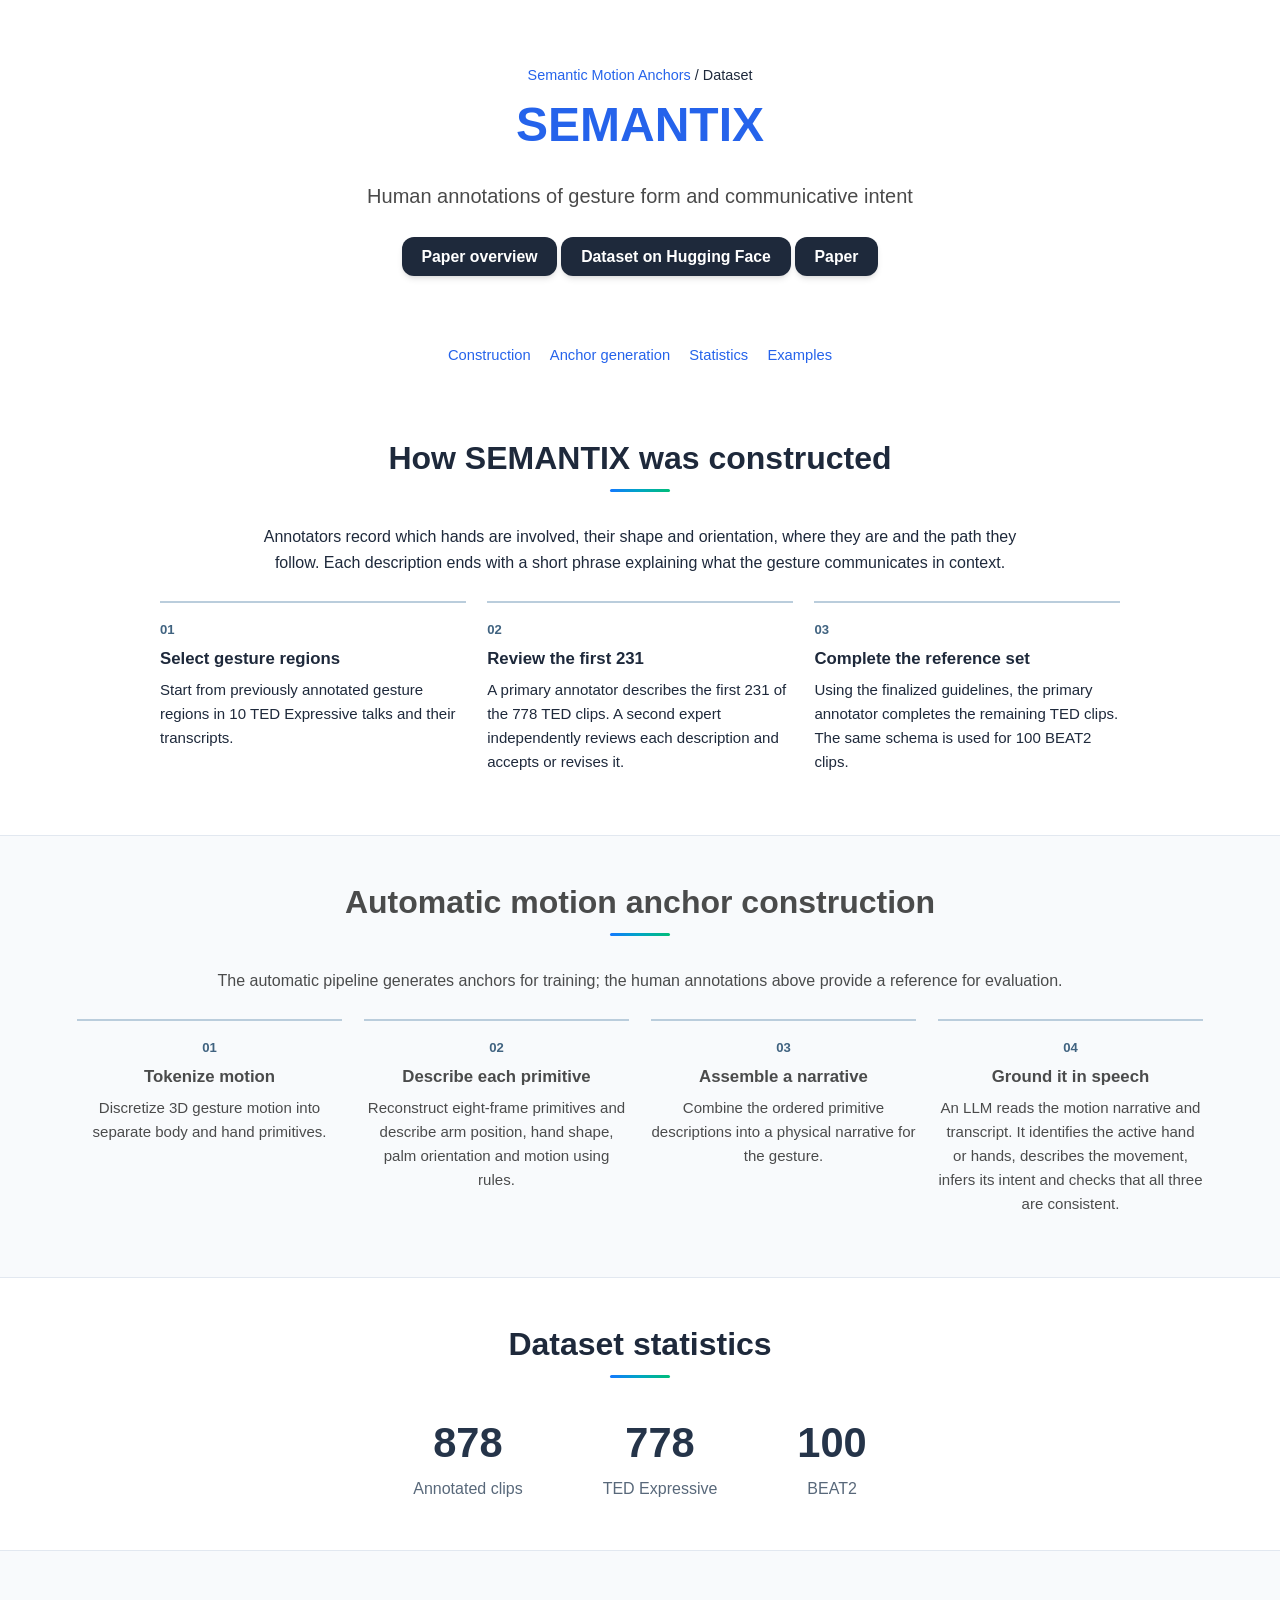
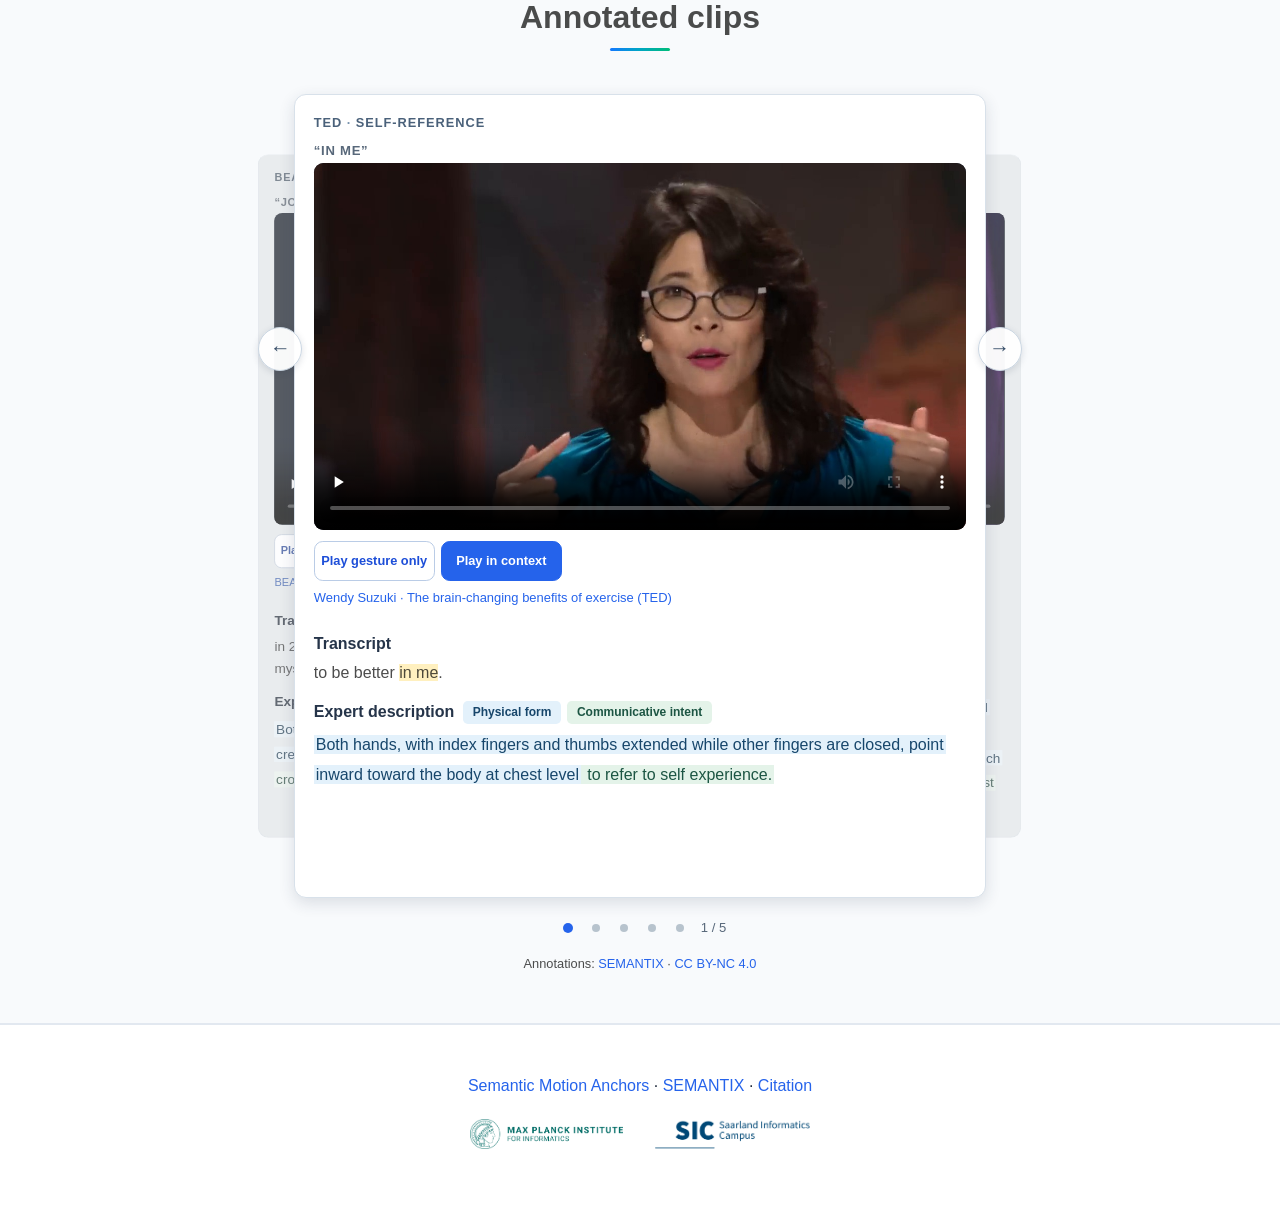
==== commit ff0afdcc: "Remove redundant color notes from the two BEAT2 cards" ====
--- a/dataset.html
+++ b/dataset.html
@@ -53,13 +53,13 @@
 <button aria-pressed="false" class="segment" data-src="media/semantix-clips/beat2_008-gesture.mp4" type="button">Play gesture only</button>
 <button aria-pressed="true" class="segment" data-src="media/semantix-clips/beat2_008-context.mp4" type="button">Play in context</button>
 </div><noscript><a href="media/semantix-clips/beat2_008-gesture.mp4">Play gesture only</a></noscript><figcaption><a href="https://huggingface.co/datasets/aboots/SEMANTIX/blob/main/videos/beat2/2_scott_0_43_43---g0012---deictic---04_deictic_h.mp4">BEAT2 · SEMANTIX avatar render</a></figcaption></figure>
-<div><h4>Transcript</h4><p>else that person that was wild because some people have an ax to grind and some <mark>people you</mark> or that person they want to grind</p><div class="description-heading"><h4>Expert description</h4><span class="key form-key">Physical form</span><span class="key intent-key">Communicative intent</span></div><p class="gold"><span class="form-part">Both hands are held forward at chest level with arms slightly bent, in a fist, with index finger pointed forward,</span><span class="intent-part"> to underline “you” and the person being talked to.</span></p><p class="note">The two colors highlight form and intent within a single description.</p></div></div></article><article class="example-slide sample" data-example="semantix_beat2_10502" data-label="Iconic">
+<div><h4>Transcript</h4><p>else that person that was wild because some people have an ax to grind and some <mark>people you</mark> or that person they want to grind</p><div class="description-heading"><h4>Expert description</h4><span class="key form-key">Physical form</span><span class="key intent-key">Communicative intent</span></div><p class="gold"><span class="form-part">Both hands are held forward at chest level with arms slightly bent, in a fist, with index finger pointed forward,</span><span class="intent-part"> to underline “you” and the person being talked to.</span></p></div></div></article><article class="example-slide sample" data-example="semantix_beat2_10502" data-label="Iconic">
 <p class="example-type">BEAT2 <span>·</span> Iconic</p>
 <h3 class="spoken-line">“job and unsure”</h3><div class="sample-grid"><figure><video aria-label='A grey 3D avatar shrugs with both arms out and palms up while saying "job and unsure".' controls="" playsinline="" poster="media/semantix-posters/beat2_038.jpg" preload="none" src="media/semantix-clips/beat2_038-context.mp4"></video><div aria-label="Clip playback" class="clip-controls" hidden="" role="group">
 <button aria-pressed="false" class="segment" data-src="media/semantix-clips/beat2_038-gesture.mp4" type="button">Play gesture only</button>
 <button aria-pressed="true" class="segment" data-src="media/semantix-clips/beat2_038-context.mp4" type="button">Play in context</button>
 </div><noscript><a href="media/semantix-clips/beat2_038-gesture.mp4">Play gesture only</a></noscript><figcaption><a href="https://huggingface.co/datasets/aboots/SEMANTIX/blob/main/videos/beat2/1_wayne_0_69_69---g0002---iconic---07_iconic_h.mp4">BEAT2 · SEMANTIX avatar render</a></figcaption></figure>
-<div><h4>Transcript</h4><p>in 2015 i was in a rut i was working a dead-end <mark>job and unsure</mark> what to do next i found myself at a crossroads</p><div class="description-heading"><h4>Expert description</h4><span class="key form-key">Physical form</span><span class="key intent-key">Communicative intent</span></div><p class="gold"><span class="form-part">Both hands move outwards to both sides at about chest level with both palms upwards, creating a big shrug gesture</span><span class="intent-part"> to demonstrate uncertainty and underscore being stuck at a crossroad.</span></p><p class="note">The two colors highlight form and intent within a single description.</p></div></div></article></div>
+<div><h4>Transcript</h4><p>in 2015 i was in a rut i was working a dead-end <mark>job and unsure</mark> what to do next i found myself at a crossroads</p><div class="description-heading"><h4>Expert description</h4><span class="key form-key">Physical form</span><span class="key intent-key">Communicative intent</span></div><p class="gold"><span class="form-part">Both hands move outwards to both sides at about chest level with both palms upwards, creating a big shrug gesture</span><span class="intent-part"> to demonstrate uncertainty and underscore being stuck at a crossroad.</span></p></div></div></article></div>
 <div class="examples-pager" hidden="">
 <button aria-label="Previous annotated clip" data-step="-1" type="button"><span aria-hidden="true">←</span></button>
 <div class="album-progress"><button aria-label="Show TED · Self-reference" class="album-dot" data-to="0" title="TED · Self-reference" type="button"></button><button aria-label="Show TED · Contrast" class="album-dot" data-to="1" title="TED · Contrast" type="button"></button><button aria-label="Show TED · Symbolise" class="album-dot" data-to="2" title="TED · Symbolise" type="button"></button><button aria-label="Show BEAT2 · Deictic" class="album-dot" data-to="3" title="BEAT2 · Deictic" type="button"></button><button aria-label="Show BEAT2 · Iconic" class="album-dot" data-to="4" title="BEAT2 · Iconic" type="button"></button><span aria-hidden="true" class="examples-count">1 / 5</span></div>
--- a/css/local-gallery.css
+++ b/css/local-gallery.css
@@ -136,12 +136,23 @@
 .clip-album.is-ready .examples-pager [data-step] {
   align-self: start; width: 44px; height: 44px; margin-top: calc(3.3rem + 25%);
 }
-#comparisons > .video-pair { max-width: 31rem; margin: 1rem auto 0; align-items: end; }
-#comparisons > .video-pair video { aspect-ratio: 2 / 3; width: 100%; height: auto; }
-#generation-demo .video-pair { margin-block: .75rem; }
-#generation-demo .gallery-controls { margin-bottom: 0; }
-@media (max-width: 700px) {
-  #comparisons > .video-pair { grid-template-columns: repeat(2,minmax(0,1fr)); gap: .5rem; }
+#application > .container { width: 100%; }
+.study-album { margin-block: 1rem; }
+.study-album .study-card { text-align: left; }
+.study-card .study-example { margin: 0 0 .55rem; font-size: 1rem; font-weight: 650; color: var(--ink); }
+.study-card .video-pair { grid-template-columns: repeat(2, minmax(0, 1fr)); gap: clamp(.4rem, 2vw, 1rem); }
+.study-card .method-video { display: grid; grid-template-rows: minmax(2.5rem, auto) 1fr; }
+.study-card .method-video figcaption { align-self: center; margin: 0; line-height: 1.25; color: var(--ink); font-size: clamp(.8rem, 1.8vw, .95rem); }
+.study-card .retrieved-pair video { aspect-ratio: 2/3; }
+.study-card .generated-pair video { aspect-ratio: 4/3; }
+.study-card .gallery-controls { margin: .6rem 0 .2rem; }
+.study-card .generation-demo { margin-top: .8rem; }
+.study-jump { display: none; }
+@media (max-width: 580px) {
+  .study-album .album-progress .album-dot, .study-album .examples-count { display: none; }
+  .study-jump { display: block; font: inherit; font-size: .9rem; color: var(--ink); border: 1px solid var(--line); border-radius: .5rem; background: white; padding: .45rem .65rem; }
+  .study-card .generation-demo > summary { padding: .65rem .55rem; font-size: .88rem; }
+  .study-card .research-detail-body { padding: .2rem .35rem .55rem; }
 }
 @media (max-width: 430px) {
   .description-heading { gap: .3rem; }
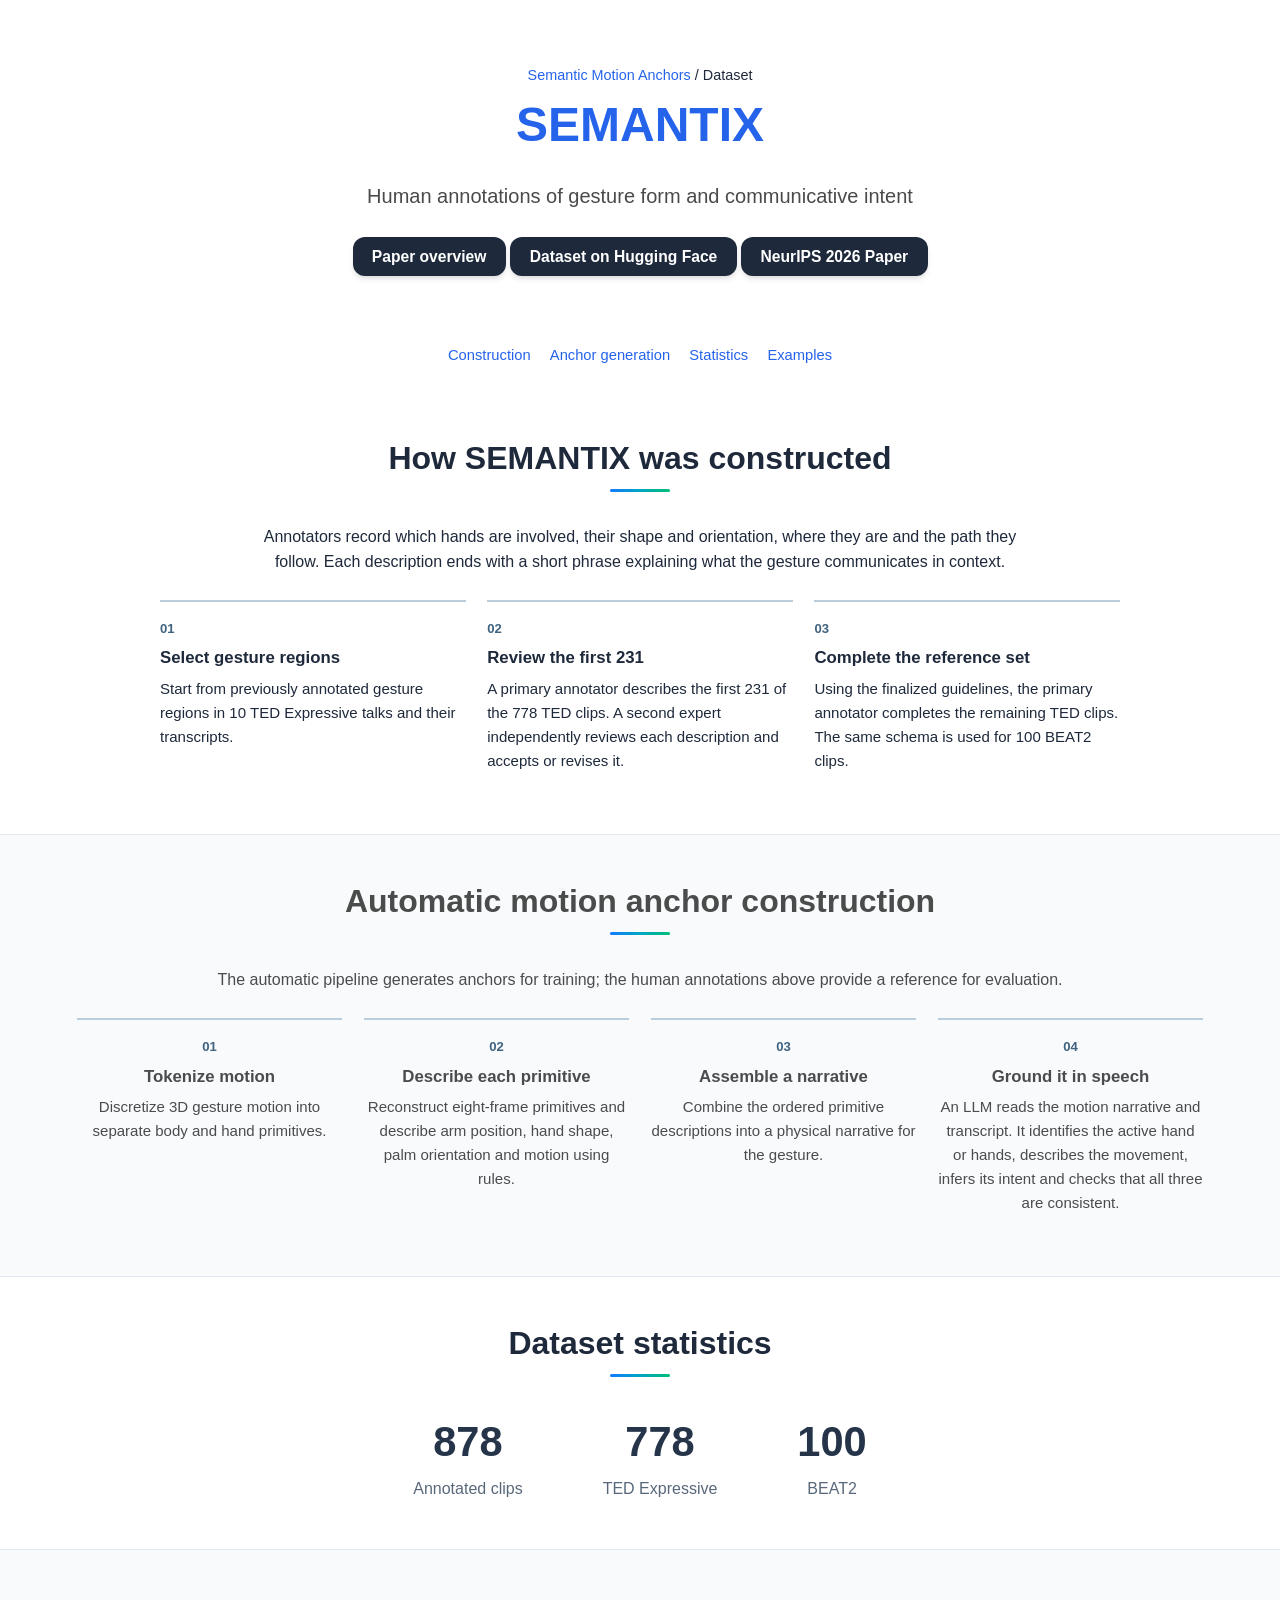
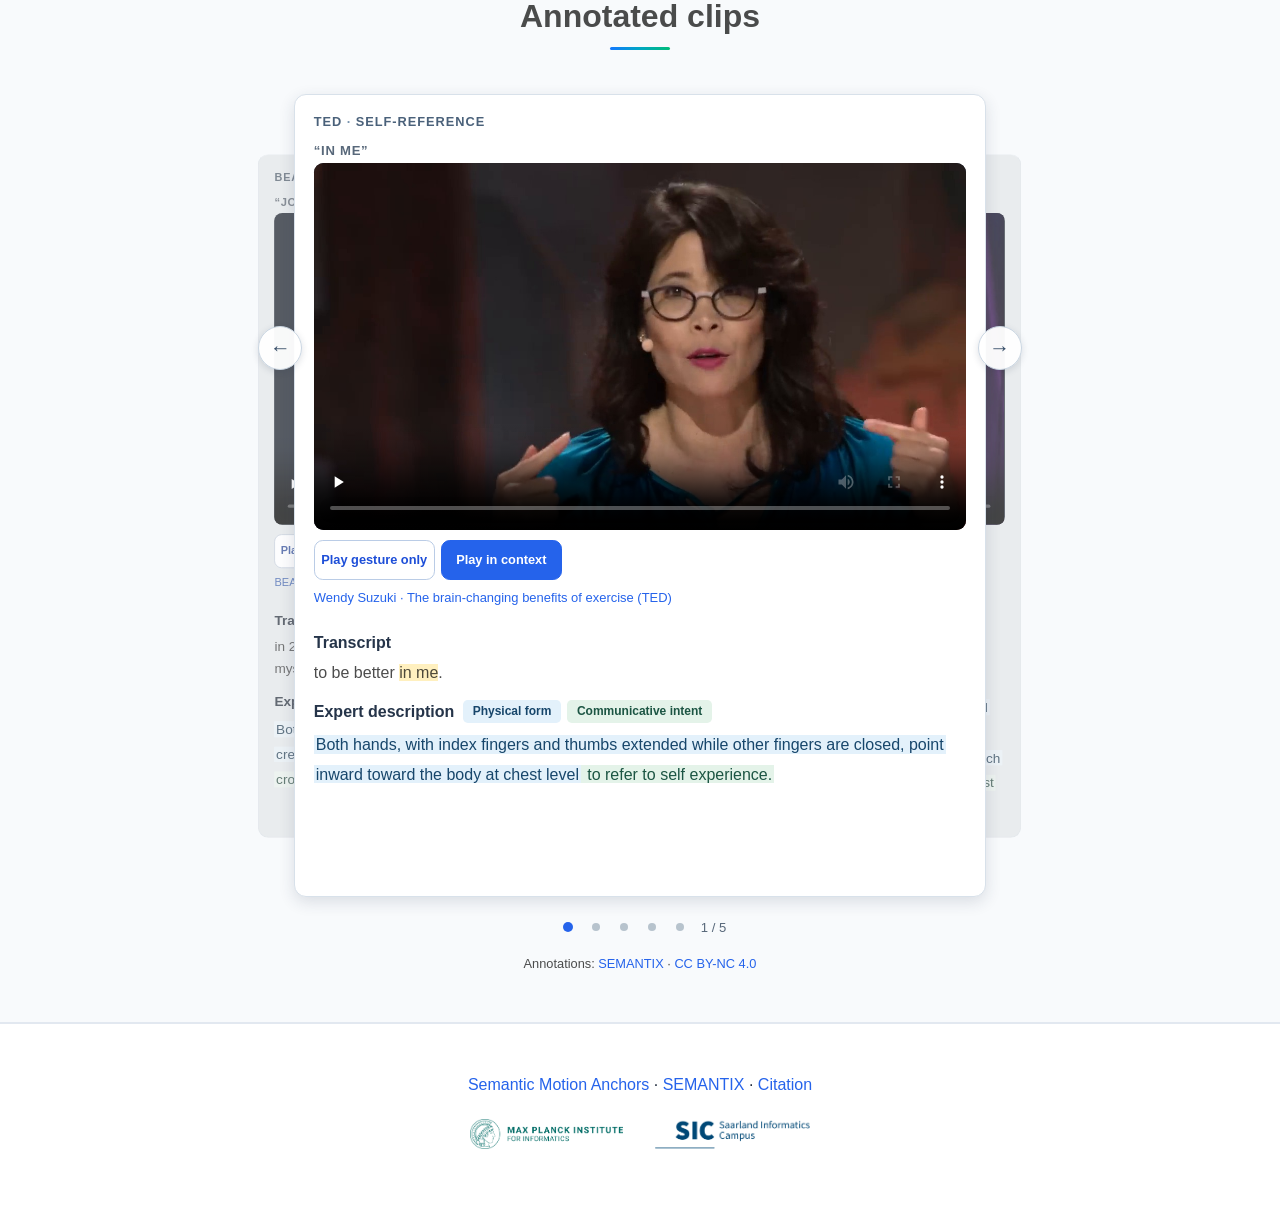
==== commit 7320dae5: "Header: NeurIPS 2026 Paper button, drop HF Dataset button, rename SEMANTIX to SEMANTIX Dataset" ====
--- a/dataset.html
+++ b/dataset.html
@@ -3,7 +3,7 @@
 <div class="hero-body">
 <div class="container is-max-desktop">
 <div class="columns is-centered">
-<div class="column has-text-centered"><p class="parent-project"><a href="index.html">Semantic Motion Anchors</a> / Dataset</p><h1 class="title is-1 publication-title"><span class="project-name">SEMANTIX</span></h1><p class="subtitle dataset-sub">Human annotations of gesture form and communicative intent</p><div class="publication-links"><span class="link-block"><a class="external-link button is-normal is-rounded is-dark" href="index.html">Paper overview</a></span><span class="link-block"><a class="external-link button is-normal is-rounded is-dark" href="https://huggingface.co/datasets/aboots/SEMANTIX">Dataset on Hugging Face</a></span><span class="link-block"><a class="external-link button is-normal is-rounded is-dark" href="https://arxiv.org/pdf/2605.30608v3">Paper</a></span></div></div>
+<div class="column has-text-centered"><p class="parent-project"><a href="index.html">Semantic Motion Anchors</a> / Dataset</p><h1 class="title is-1 publication-title"><span class="project-name">SEMANTIX</span></h1><p class="subtitle dataset-sub">Human annotations of gesture form and communicative intent</p><div class="publication-links"><span class="link-block"><a class="external-link button is-normal is-rounded is-dark" href="index.html">Paper overview</a></span><span class="link-block"><a class="external-link button is-normal is-rounded is-dark" href="https://huggingface.co/datasets/aboots/SEMANTIX">Dataset on Hugging Face</a></span><span class="link-block"><a class="external-link button is-normal is-rounded is-dark" href="https://neurips.cc/virtual/2026/loc/paris/poster/154665" target="_blank" rel="noopener">NeurIPS 2026 Paper</a></span></div></div>
 </div>
 </div>
 </div>
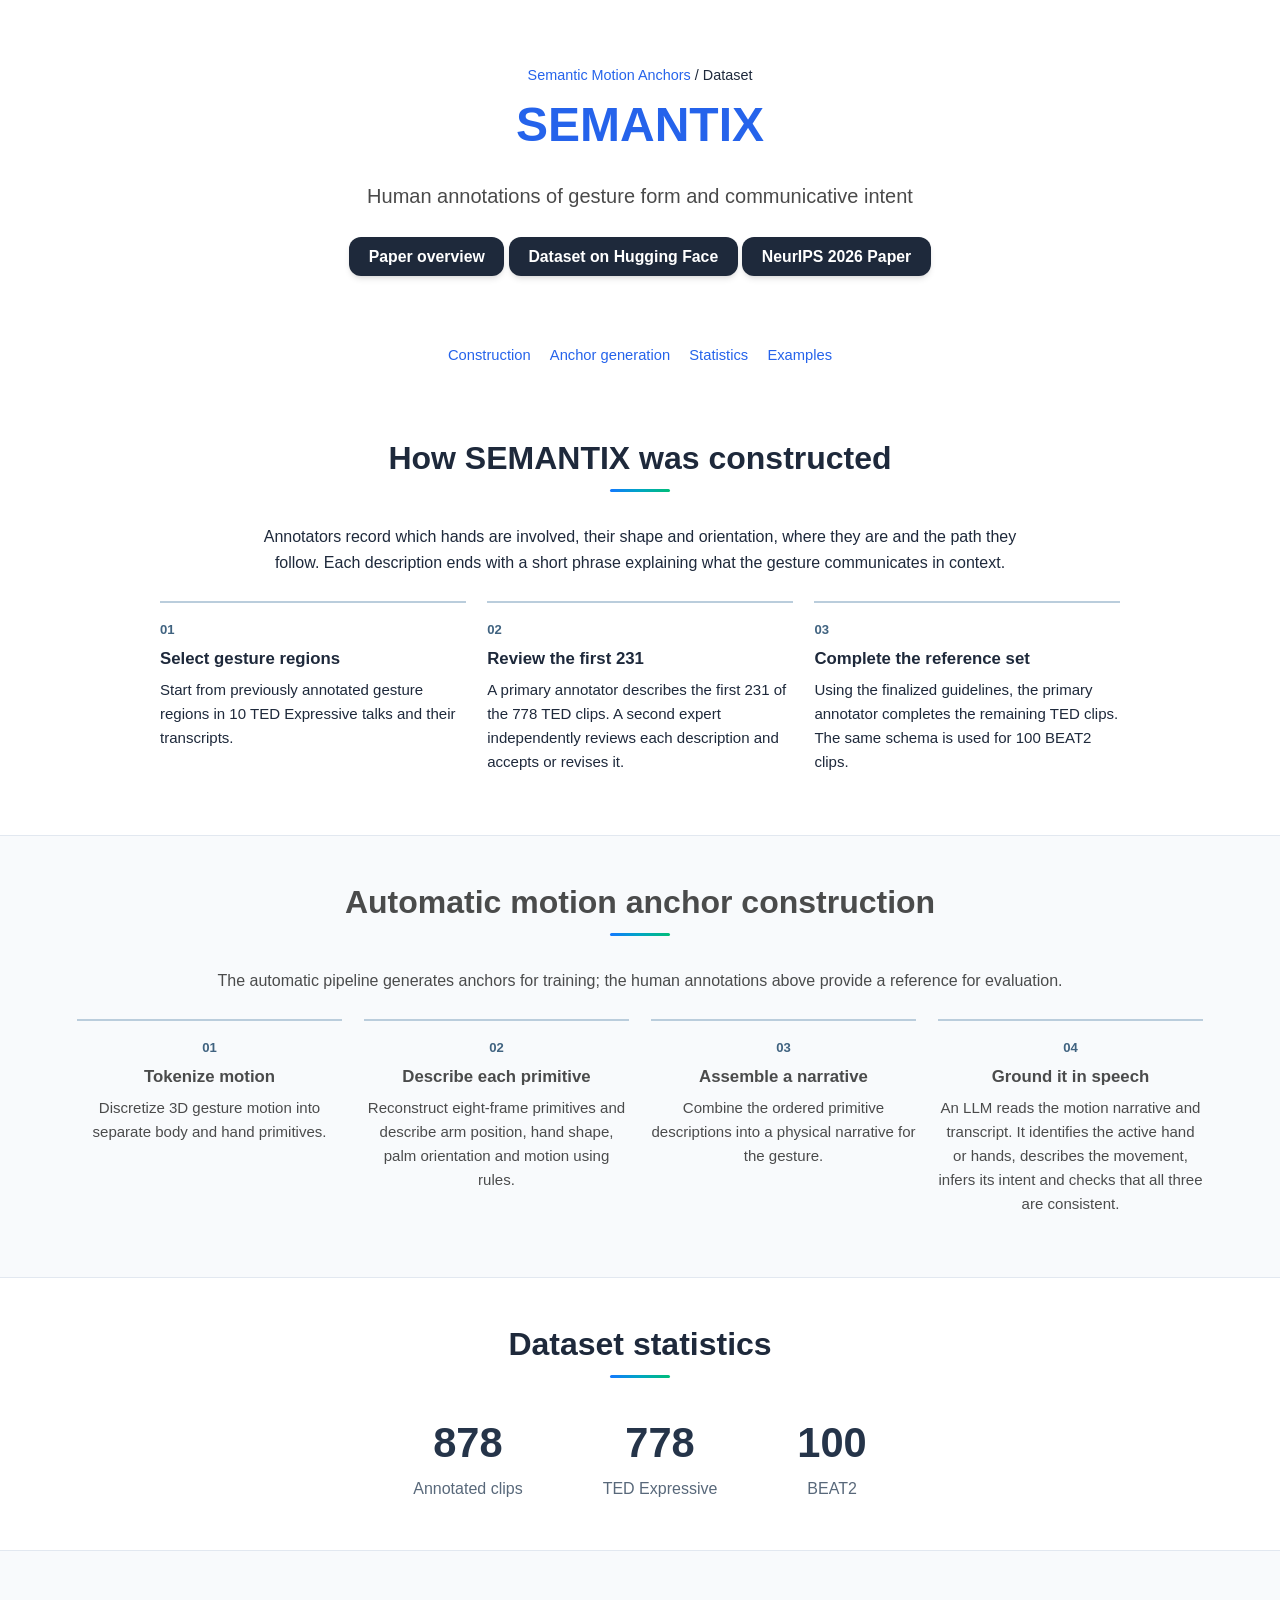
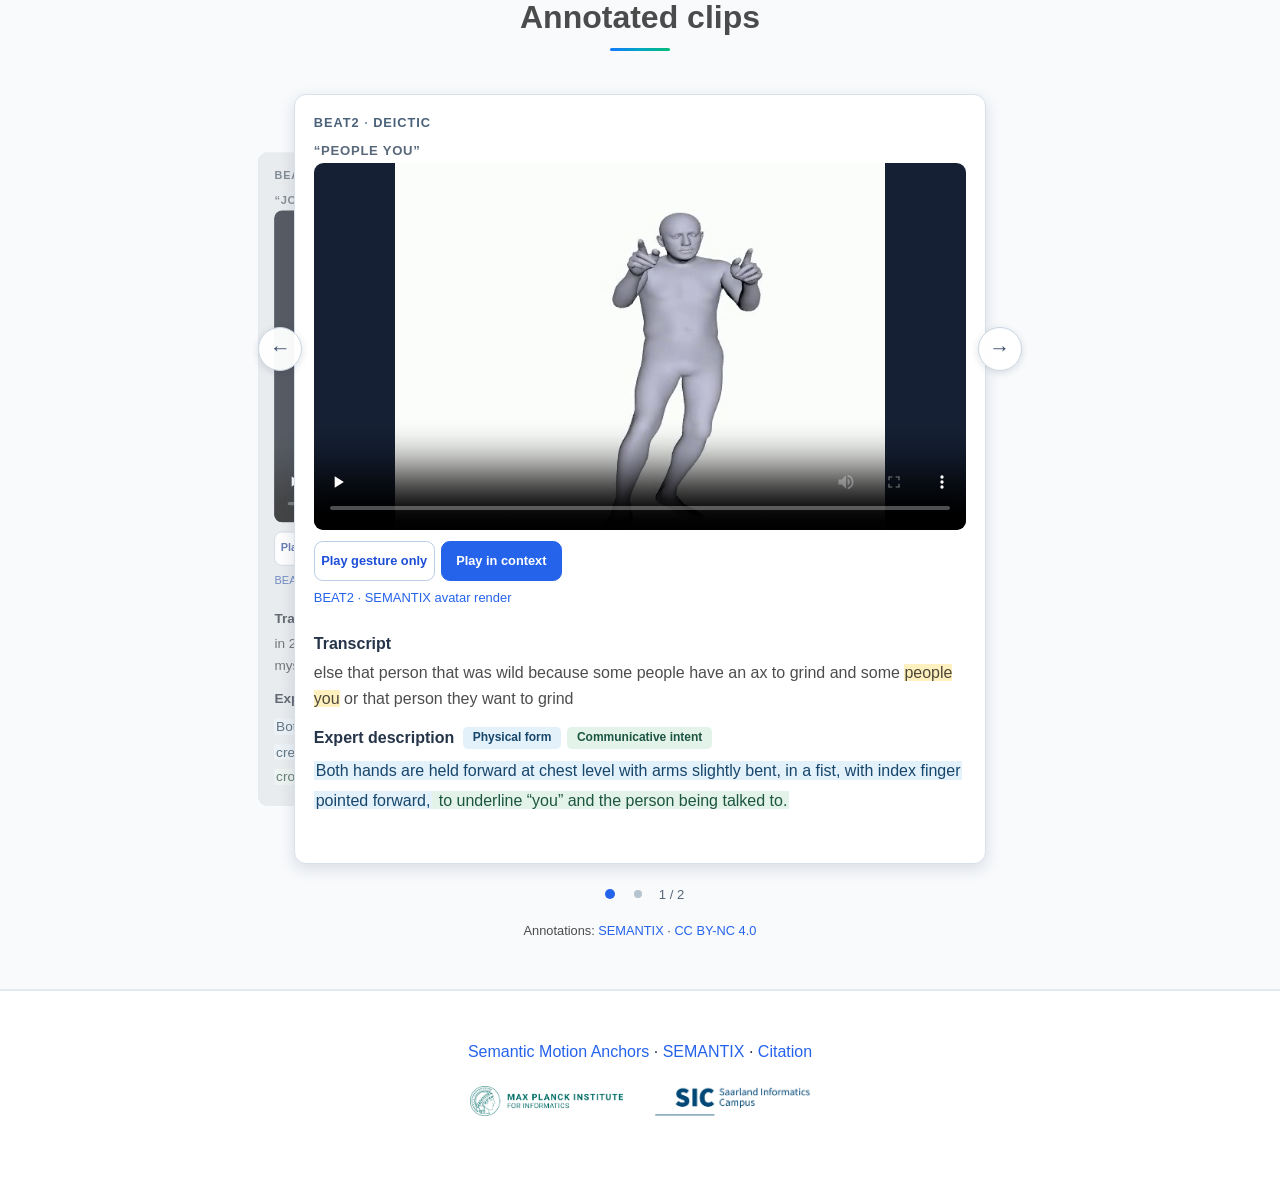
==== commit 5a8df243: "Separate retrieval and generation galleries and remove TED examples" ====
--- a/dataset.html
+++ b/dataset.html
@@ -1,5 +1,5 @@
 <!DOCTYPE html>
-<html lang="en"><head><meta charset="utf-8"/><meta content="width=device-width,initial-scale=1" name="viewport"/><title>SEMANTIX | Semantic Motion Anchors</title><meta content="SEMANTIX construction, dataset statistics, and gesture annotations." name="description"/><link href="images/logos/mpi_favicon.png" rel="icon"/><link href="css/bulma.min.css" rel="stylesheet"/><link href="css/mustreason.css" rel="stylesheet"/><link href="css/research-flow.css?v=result-details-1" rel="stylesheet"/><script defer="" src="js/project.js"></script><link href="css/local-gallery.css?v=rounded-album" rel="stylesheet"/><script defer="" src="js/local-gallery.js?v=clip-buttons"></script><script defer="" src="js/semantix-media.js?v=direct-clips"></script><link href="css/semantix-media.css?v=direct-clips" rel="stylesheet"/></head><body><a class="skip" href="#main">Skip to content</a><main id="main"><section class="hero">
+<html lang="en"><head><meta charset="utf-8"/><meta content="width=device-width,initial-scale=1" name="viewport"/><title>SEMANTIX | Semantic Motion Anchors</title><meta content="SEMANTIX construction, dataset statistics, and gesture annotations." name="description"/><link href="images/logos/mpi_favicon.png" rel="icon"/><link href="css/bulma.min.css" rel="stylesheet"/><link href="css/mustreason.css" rel="stylesheet"/><link href="css/research-flow.css?v=result-details-1" rel="stylesheet"/><script defer="" src="js/project.js"></script><link href="css/local-gallery.css?v=separate-demos" rel="stylesheet"/><script defer="" src="js/local-gallery.js?v=separate-demos"></script><script defer="" src="js/semantix-media.js?v=direct-clips"></script><link href="css/semantix-media.css?v=direct-clips" rel="stylesheet"/></head><body><a class="skip" href="#main">Skip to content</a><main id="main"><section class="hero">
 <div class="hero-body">
 <div class="container is-max-desktop">
 <div class="columns is-centered">
@@ -29,25 +29,7 @@
 <div class="container is-max-desktop">
 <div class="columns is-centered has-text-centered">
 <div class="column is-four-fifths"><h2 class="title is-3 has-text-centered">Annotated clips</h2><div aria-label="Annotated SEMANTIX clips" aria-roledescription="carousel" class="method-album clip-album" data-carousel="" data-item-name="Clip" id="examples-clips" role="region">
-<div class="method-track"><article class="example-slide sample" data-example="semantix_ted_1010" data-label="Self-reference">
-<p class="example-type">TED <span>·</span> Self-reference</p>
-<h3 class="spoken-line">“in me”</h3><div class="sample-grid"><figure><video aria-label='A TED speaker points both index fingers toward their own chest while saying "in me".' controls="" playsinline="" poster="media/semantix-posters/ted_1010.jpg" preload="none" src="media/semantix-clips/ted_1010-context.mp4"></video><div aria-label="Clip playback" class="clip-controls" hidden="" role="group">
-<button aria-pressed="false" class="segment" data-src="media/semantix-clips/ted_1010-gesture.mp4" type="button">Play gesture only</button>
-<button aria-pressed="true" class="segment" data-src="media/semantix-clips/ted_1010-context.mp4" type="button">Play in context</button>
-</div><noscript><a href="media/semantix-clips/ted_1010-gesture.mp4">Play gesture only</a></noscript><figcaption><a href="https://www.ted.com/talks/wendy_suzuki_the_brain_changing_benefits_of_exercise">Wendy Suzuki · The brain-changing benefits of exercise (TED)</a></figcaption></figure>
-<div><h4>Transcript</h4><p>to be better <mark>in me</mark>.</p><div class="description-heading"><h4>Expert description</h4><span class="key form-key">Physical form</span><span class="key intent-key">Communicative intent</span></div><p class="gold"><span class="form-part">Both hands, with index fingers and thumbs extended while other fingers are closed, point inward toward the body at chest level</span><span class="intent-part"> to refer to self experience.</span></p></div></div></article><article class="example-slide sample" data-example="semantix_ted_263" data-label="Contrast">
-<p class="example-type">TED <span>·</span> Contrast</p>
-<h3 class="spoken-line">“a shorter life that's pain free or a longer life that”</h3><div class="sample-grid"><figure><video aria-label="A TED speaker moves both hands to one side, then spreads them far apart while contrasting a shorter, pain-free life with a longer, painful one." controls="" playsinline="" poster="media/semantix-posters/ted_0263.jpg" preload="none" src="media/semantix-clips/ted_0263-context.mp4"></video><div aria-label="Clip playback" class="clip-controls" hidden="" role="group">
-<button aria-pressed="false" class="segment" data-src="media/semantix-clips/ted_0263-gesture.mp4" type="button">Play gesture only</button>
-<button aria-pressed="true" class="segment" data-src="media/semantix-clips/ted_0263-context.mp4" type="button">Play in context</button>
-</div><noscript><a href="media/semantix-clips/ted_0263-gesture.mp4">Play gesture only</a></noscript><figcaption><a href="https://www.ted.com/talks/daniel_levitin_how_to_stay_calm_when_you_know_you_ll_be_stressed">Daniel Levitin · How to stay calm when you know you'll be stressed (TED)</a></figcaption></figure>
-<div><h4>Transcript</h4><p>want <mark>a shorter life that's pain free or a longer life that</mark> might have a great deal of pain</p><div class="description-heading"><h4>Expert description</h4><span class="key form-key">Physical form</span><span class="key intent-key">Communicative intent</span></div><p class="gold"><span class="form-part">Both hands move synchronously to one side of the body with palms open, facing outward and slightly downward. The hands then move to the center of the body and separate horizontally, with one hand extending to other side as far as possible while palms face each other. This motion visually maps the contrast between short and long concepts</span><span class="intent-part"> to contrast between two cases or situations with emphasis.</span></p></div></div></article><article class="example-slide sample" data-example="semantix_ted_805" data-label="Symbolise">
-<p class="example-type">TED <span>·</span> Symbolise</p>
-<h3 class="spoken-line">“streaming down both her cheeks”</h3><div class="sample-grid"><figure><video aria-label='A TED speaker traces both index fingers down from the cheeks, depicting tears, while saying "streaming down both her cheeks".' controls="" playsinline="" poster="media/semantix-posters/ted_0805.jpg" preload="none" src="media/semantix-clips/ted_0805-context.mp4"></video><div aria-label="Clip playback" class="clip-controls" hidden="" role="group">
-<button aria-pressed="false" class="segment" data-src="media/semantix-clips/ted_0805-gesture.mp4" type="button">Play gesture only</button>
-<button aria-pressed="true" class="segment" data-src="media/semantix-clips/ted_0805-context.mp4" type="button">Play in context</button>
-</div><noscript><a href="media/semantix-clips/ted_0805-gesture.mp4">Play gesture only</a></noscript><figcaption><a href="https://www.ted.com/talks/george_takei_why_i_love_a_country_that_once_betrayed_me">George Takei · Why I love a country that once betrayed me (TED)</a></figcaption></figure>
-<div><h4>Transcript</h4><p>streaming down both</p><p><b>Gesture words:</b> streaming down both her cheeks</p><div class="description-heading"><h4>Expert description</h4><span class="key form-key">Physical form</span><span class="key intent-key">Communicative intent</span></div><p class="gold"><span class="form-part">Both hands rise to face level with index fingers extended and other fingers closed, palms facing inward. The index fingers then trace straight downward from the cheeks to chest level, ending with the fingers pointing toward each other</span><span class="intent-part"> to convey symbolise tears down face.</span></p></div></div></article><article class="example-slide sample" data-example="semantix_beat2_754" data-label="Deictic">
+<div class="method-track"><article class="example-slide sample" data-example="semantix_beat2_754" data-label="Deictic">
 <p class="example-type">BEAT2 <span>·</span> Deictic</p>
 <h3 class="spoken-line">“people you”</h3><div class="sample-grid"><figure><video aria-label='A grey 3D avatar points both index fingers forward at the listener while saying "people you".' controls="" playsinline="" poster="media/semantix-posters/beat2_008.jpg" preload="none" src="media/semantix-clips/beat2_008-context.mp4"></video><div aria-label="Clip playback" class="clip-controls" hidden="" role="group">
 <button aria-pressed="false" class="segment" data-src="media/semantix-clips/beat2_008-gesture.mp4" type="button">Play gesture only</button>
@@ -62,7 +44,7 @@
 <div><h4>Transcript</h4><p>in 2015 i was in a rut i was working a dead-end <mark>job and unsure</mark> what to do next i found myself at a crossroads</p><div class="description-heading"><h4>Expert description</h4><span class="key form-key">Physical form</span><span class="key intent-key">Communicative intent</span></div><p class="gold"><span class="form-part">Both hands move outwards to both sides at about chest level with both palms upwards, creating a big shrug gesture</span><span class="intent-part"> to demonstrate uncertainty and underscore being stuck at a crossroad.</span></p></div></div></article></div>
 <div class="examples-pager" hidden="">
 <button aria-label="Previous annotated clip" data-step="-1" type="button"><span aria-hidden="true">←</span></button>
-<div class="album-progress"><button aria-label="Show TED · Self-reference" class="album-dot" data-to="0" title="TED · Self-reference" type="button"></button><button aria-label="Show TED · Contrast" class="album-dot" data-to="1" title="TED · Contrast" type="button"></button><button aria-label="Show TED · Symbolise" class="album-dot" data-to="2" title="TED · Symbolise" type="button"></button><button aria-label="Show BEAT2 · Deictic" class="album-dot" data-to="3" title="BEAT2 · Deictic" type="button"></button><button aria-label="Show BEAT2 · Iconic" class="album-dot" data-to="4" title="BEAT2 · Iconic" type="button"></button><span aria-hidden="true" class="examples-count">1 / 5</span></div>
+<div class="album-progress"><button aria-label="Show BEAT2 · Deictic" class="album-dot" data-to="0" title="BEAT2 · Deictic" type="button"></button><button aria-label="Show BEAT2 · Iconic" class="album-dot" data-to="1" title="BEAT2 · Iconic" type="button"></button><span aria-hidden="true" class="examples-count">1 / 2</span></div>
 <button aria-label="Next annotated clip" data-step="1" type="button"><span aria-hidden="true">→</span></button>
 </div>
 <span aria-atomic="true" aria-live="polite" class="visually-hidden examples-status"></span>
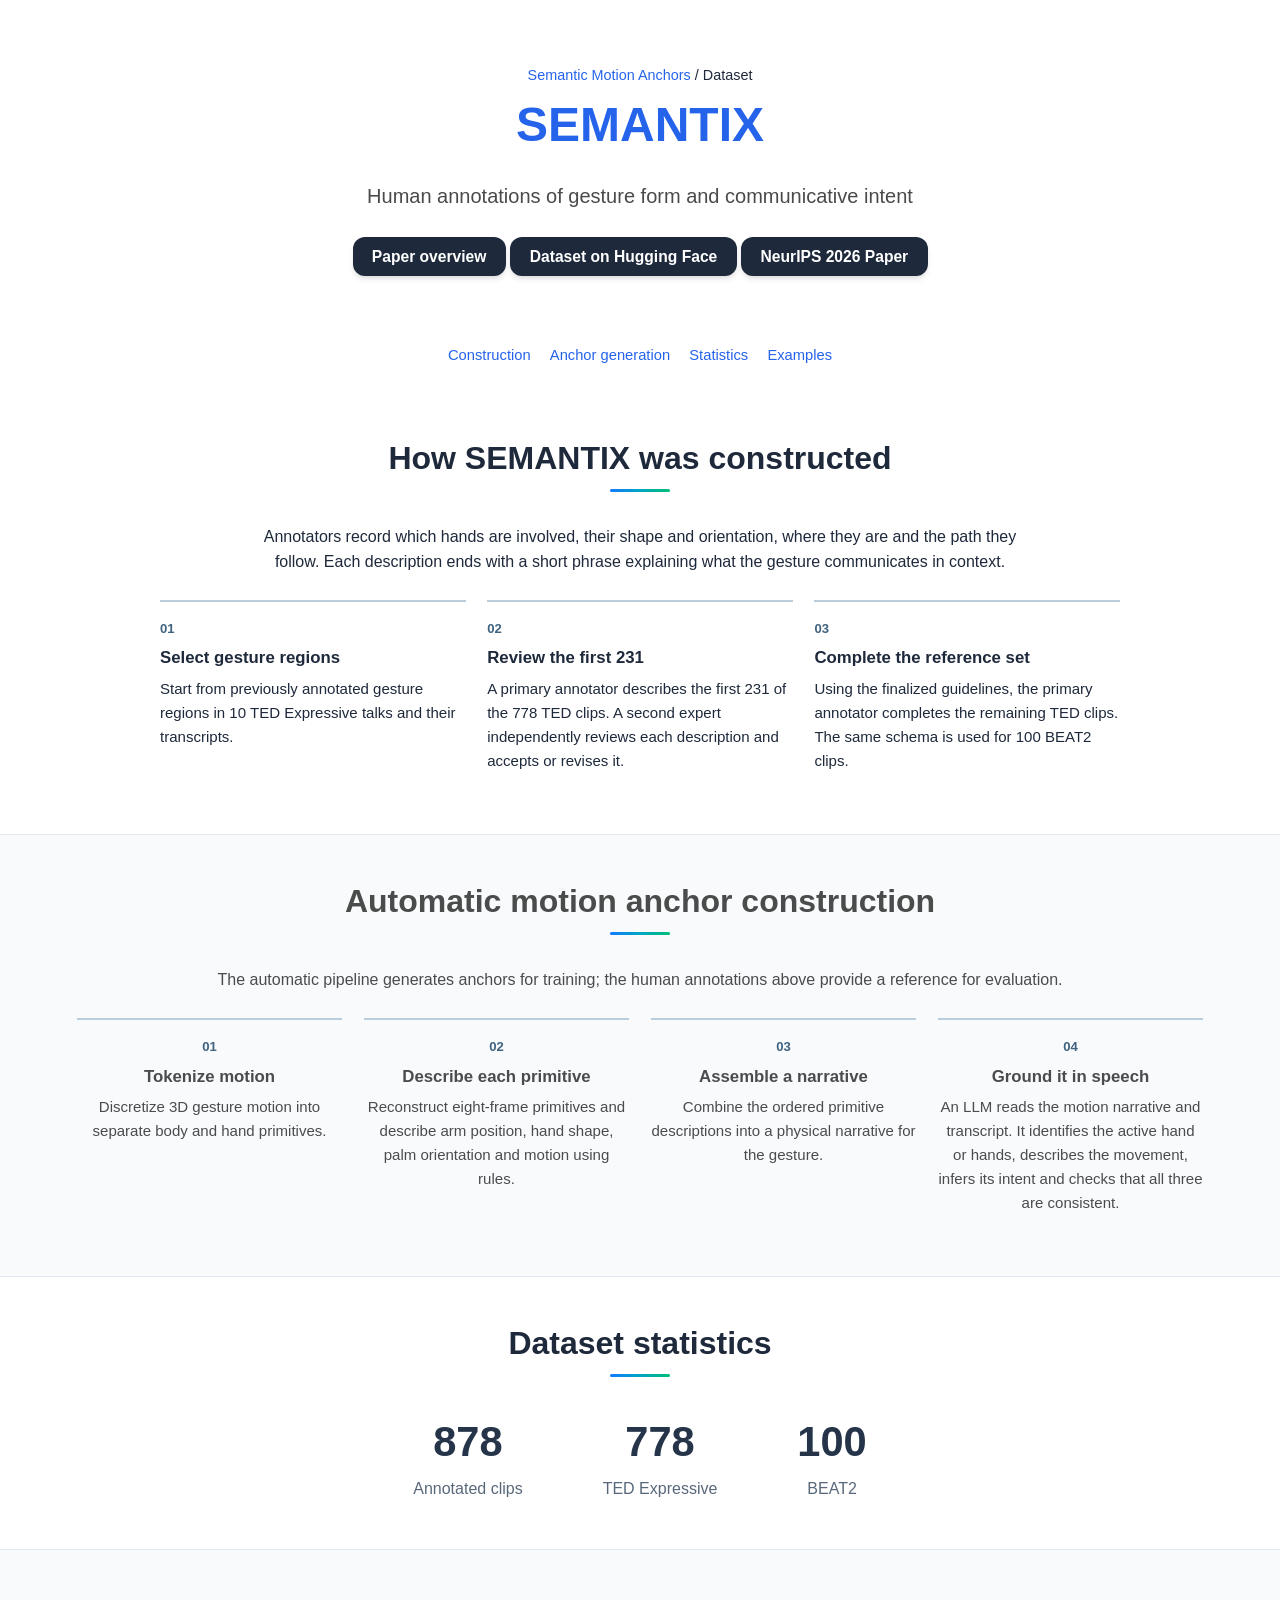
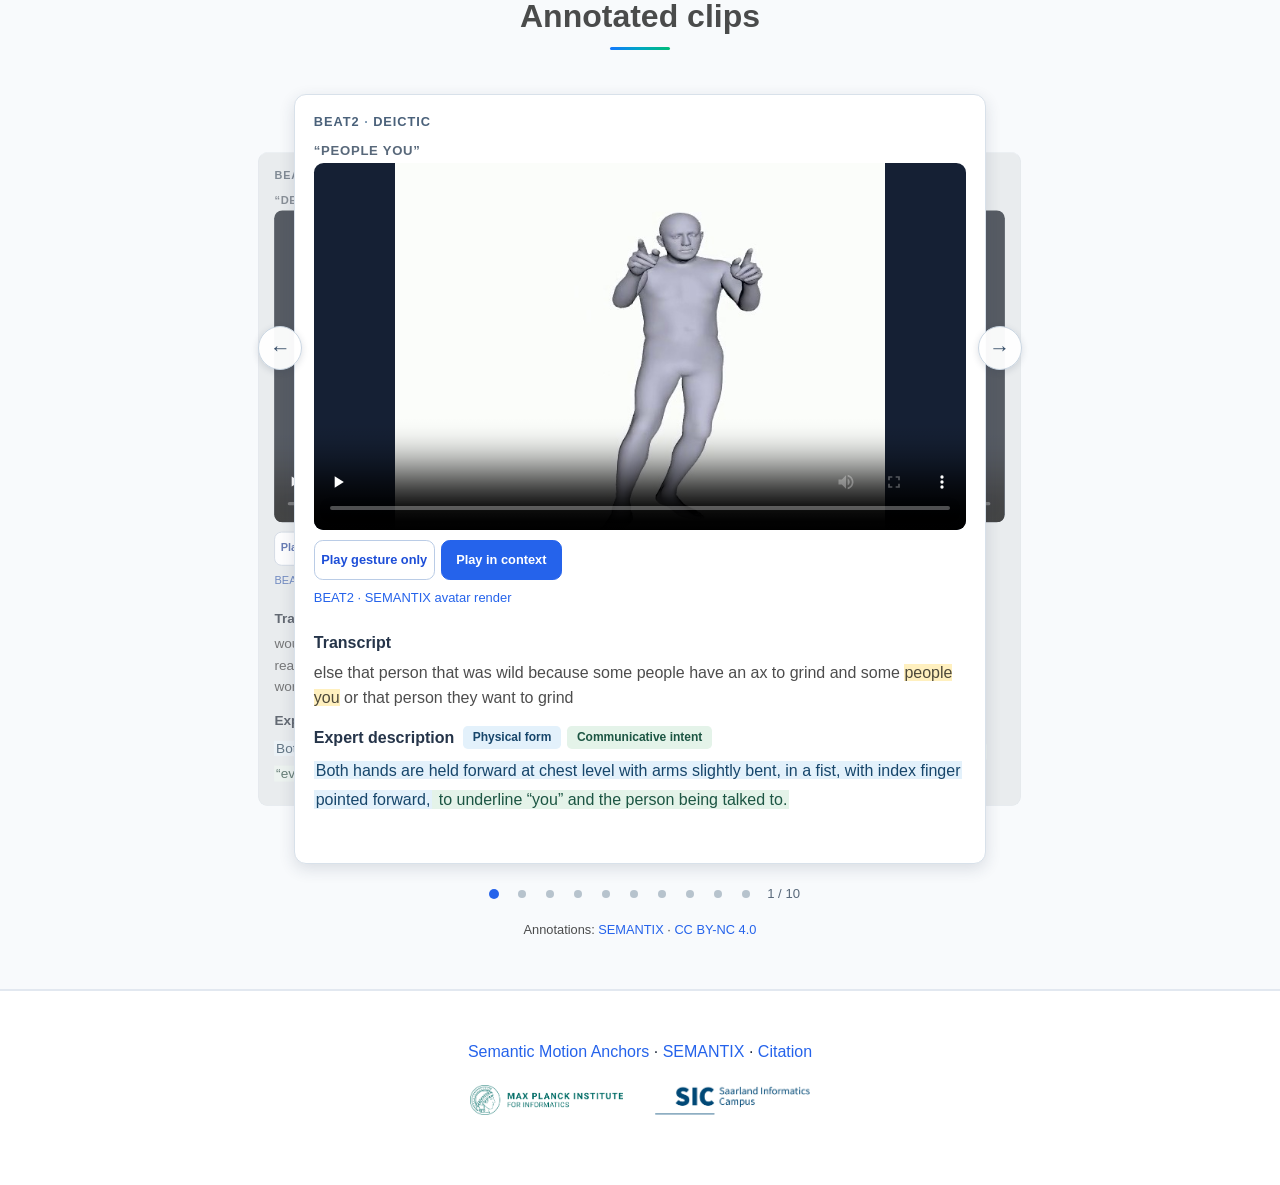
==== commit c1437749: "Expand the SEMANTIX gallery with eight BEAT2 examples" ====
--- a/dataset.html
+++ b/dataset.html
@@ -41,10 +41,58 @@
 <button aria-pressed="false" class="segment" data-src="media/semantix-clips/beat2_038-gesture.mp4" type="button">Play gesture only</button>
 <button aria-pressed="true" class="segment" data-src="media/semantix-clips/beat2_038-context.mp4" type="button">Play in context</button>
 </div><noscript><a href="media/semantix-clips/beat2_038-gesture.mp4">Play gesture only</a></noscript><figcaption><a href="https://huggingface.co/datasets/aboots/SEMANTIX/blob/main/videos/beat2/1_wayne_0_69_69---g0002---iconic---07_iconic_h.mp4">BEAT2 · SEMANTIX avatar render</a></figcaption></figure>
-<div><h4>Transcript</h4><p>in 2015 i was in a rut i was working a dead-end <mark>job and unsure</mark> what to do next i found myself at a crossroads</p><div class="description-heading"><h4>Expert description</h4><span class="key form-key">Physical form</span><span class="key intent-key">Communicative intent</span></div><p class="gold"><span class="form-part">Both hands move outwards to both sides at about chest level with both palms upwards, creating a big shrug gesture</span><span class="intent-part"> to demonstrate uncertainty and underscore being stuck at a crossroad.</span></p></div></div></article></div>
+<div><h4>Transcript</h4><p>in 2015 i was in a rut i was working a dead-end <mark>job and unsure</mark> what to do next i found myself at a crossroads</p><div class="description-heading"><h4>Expert description</h4><span class="key form-key">Physical form</span><span class="key intent-key">Communicative intent</span></div><p class="gold"><span class="form-part">Both hands move outwards to both sides at about chest level with both palms upwards, creating a big shrug gesture</span><span class="intent-part"> to demonstrate uncertainty and underscore being stuck at a crossroad.</span></p></div></div></article><article class="example-slide sample" data-example="semantix_beat2_9550" data-label="Iconic">
+<p class="example-type">BEAT2 <span>·</span> Iconic</p>
+<h3 class="spoken-line">“feel angry when i”</h3><div class="sample-grid"><figure><video aria-label='A grey 3D avatar raises both clenched fists above the shoulders, then drops them, while saying "feel angry".' controls="" playsinline="" poster="media/semantix-posters/beat2_026.jpg" preload="none" src="media/semantix-clips/beat2_026-context.mp4"></video><div aria-label="Clip playback" class="clip-controls" hidden="" role="group">
+<button aria-pressed="false" class="segment" data-src="media/semantix-clips/beat2_026-gesture.mp4" type="button">Play gesture only</button>
+<button aria-pressed="true" class="segment" data-src="media/semantix-clips/beat2_026-context.mp4" type="button">Play in context</button>
+</div><noscript><a href="media/semantix-clips/beat2_026-gesture.mp4">Play gesture only</a></noscript><figcaption><a href="https://huggingface.co/datasets/aboots/SEMANTIX/blob/main/videos/beat2/12_zhao_0_74_74---g0008---iconic---07_iconic_h.mp4">BEAT2 · SEMANTIX avatar render</a></figcaption></figure>
+<div><h4>Transcript</h4><p>time be ripley lady is a sign of disrespect it's easy to make people <mark>feel angry when i</mark> think most people understand the billet is strong enough not respect</p><div class="description-heading"><h4>Expert description</h4><span class="key form-key">Physical form</span><span class="key intent-key">Communicative intent</span></div><p class="gold"><span class="form-part">Both hands in fists rise together to above shoulder level and are violently thrust downwards to waist level,</span><span class="intent-part"> in order to demonstrate anger.</span></p></div></div></article><article class="example-slide sample" data-example="semantix_beat2_9340" data-label="Metaphoric">
+<p class="example-type">BEAT2 <span>·</span> Metaphoric</p>
+<h3 class="spoken-line">“symmetry seeing like”</h3><div class="sample-grid"><figure><video aria-label='A grey 3D avatar spreads both arms straight out to the sides while saying "symmetry".' controls="" playsinline="" poster="media/semantix-posters/beat2_022.jpg" preload="none" src="media/semantix-clips/beat2_022-context.mp4"></video><div aria-label="Clip playback" class="clip-controls" hidden="" role="group">
+<button aria-pressed="false" class="segment" data-src="media/semantix-clips/beat2_022-gesture.mp4" type="button">Play gesture only</button>
+<button aria-pressed="true" class="segment" data-src="media/semantix-clips/beat2_022-context.mp4" type="button">Play in context</button>
+</div><noscript><a href="media/semantix-clips/beat2_022-gesture.mp4">Play gesture only</a></noscript><figcaption><a href="https://huggingface.co/datasets/aboots/SEMANTIX/blob/main/videos/beat2/12_zhao_1_3_3---g0013---metaphoric---10_metaphoric_h.mp4">BEAT2 · SEMANTIX avatar render</a></figcaption></figure>
+<div><h4>Transcript</h4><p>and just turn just to just in the main gate you can get a very very <mark>symmetry seeing like</mark> you can see your gait your get elected the</p><div class="description-heading"><h4>Expert description</h4><span class="key form-key">Physical form</span><span class="key intent-key">Communicative intent</span></div><p class="gold"><span class="form-part">Both hands extend straight out together at chest level with palms facing away from each other, then moving to the sides as if separating two objects apart, creating a balanced gesture</span><span class="intent-part"> to depict the idea of visual symmetry.</span></p></div></div></article><article class="example-slide sample" data-example="semantix_beat2_14196" data-label="Iconic">
+<p class="example-type">BEAT2 <span>·</span> Iconic</p>
+<h3 class="spoken-line">“a lively i think the owner is a dj”</h3><div class="sample-grid"><figure><video aria-label="A grey 3D avatar circles one palm-down hand horizontally at chest level, like a spinning record, while saying the owner is a DJ." controls="" playsinline="" poster="media/semantix-posters/beat2_071.jpg" preload="none" src="media/semantix-clips/beat2_071-context.mp4"></video><div aria-label="Clip playback" class="clip-controls" hidden="" role="group">
+<button aria-pressed="false" class="segment" data-src="media/semantix-clips/beat2_071-gesture.mp4" type="button">Play gesture only</button>
+<button aria-pressed="true" class="segment" data-src="media/semantix-clips/beat2_071-context.mp4" type="button">Play in context</button>
+</div><noscript><a href="media/semantix-clips/beat2_071-gesture.mp4">Play gesture only</a></noscript><figcaption><a href="https://huggingface.co/datasets/aboots/SEMANTIX/blob/main/videos/beat2/9_miranda_1_2_2---g0012---iconic---07_iconic_h.mp4">BEAT2 · SEMANTIX avatar render</a></figcaption></figure>
+<div><h4>Transcript</h4><p>not so important but sitting down and enjoying jazz music because it's <mark>a lively i think the owner is a dj</mark> so he's thing records yeah so he's placing records and is listening</p><div class="description-heading"><h4>Expert description</h4><span class="key form-key">Physical form</span><span class="key intent-key">Communicative intent</span></div><p class="gold"><span class="form-part">One hand is at chest level with the palm facing downward, moving it in a continuous, horizontal circular motion</span><span class="intent-part"> to symbolise a record spinning on a turntable.</span></p></div></div></article><article class="example-slide sample" data-example="semantix_beat2_115" data-label="Deictic">
+<p class="example-type">BEAT2 <span>·</span> Deictic</p>
+<h3 class="spoken-line">“use my credit card”</h3><div class="sample-grid"><figure><video aria-label='A grey 3D avatar holds both hands against their chest while saying "use my credit card".' controls="" playsinline="" poster="media/semantix-posters/beat2_002.jpg" preload="none" src="media/semantix-clips/beat2_002-context.mp4"></video><div aria-label="Clip playback" class="clip-controls" hidden="" role="group">
+<button aria-pressed="false" class="segment" data-src="media/semantix-clips/beat2_002-gesture.mp4" type="button">Play gesture only</button>
+<button aria-pressed="true" class="segment" data-src="media/semantix-clips/beat2_002-context.mp4" type="button">Play in context</button>
+</div><noscript><a href="media/semantix-clips/beat2_002-gesture.mp4">Play gesture only</a></noscript><figcaption><a href="https://huggingface.co/datasets/aboots/SEMANTIX/blob/main/videos/beat2/20_li_0_104_104---g0010---deictic---04_deictic_h.mp4">BEAT2 · SEMANTIX avatar render</a></figcaption></figure>
+<div><h4>Transcript</h4><p>because cuz we were at the gas station he told me to go inside the gas station and <mark>use my credit card</mark> to get money i told her forgot that i can only help you here</p><div class="description-heading"><h4>Expert description</h4><span class="key form-key">Physical form</span><span class="key intent-key">Communicative intent</span></div><p class="gold"><span class="form-part">Both hands are held at chest level in front of the body with palms facing inward, fingers touching the chest,</span><span class="intent-part"> to emphasize “my”.</span></p></div></div></article><article class="example-slide sample" data-example="semantix_beat2_195" data-label="Metaphoric">
+<p class="example-type">BEAT2 <span>·</span> Metaphoric</p>
+<h3 class="spoken-line">“and it is beautiful”</h3><div class="sample-grid"><figure><video aria-label='A grey 3D avatar gives two thumbs up at chest level while saying "and it is beautiful".' controls="" playsinline="" poster="media/semantix-posters/beat2_003.jpg" preload="none" src="media/semantix-clips/beat2_003-context.mp4"></video><div aria-label="Clip playback" class="clip-controls" hidden="" role="group">
+<button aria-pressed="false" class="segment" data-src="media/semantix-clips/beat2_003-gesture.mp4" type="button">Play gesture only</button>
+<button aria-pressed="true" class="segment" data-src="media/semantix-clips/beat2_003-context.mp4" type="button">Play in context</button>
+</div><noscript><a href="media/semantix-clips/beat2_003-gesture.mp4">Play gesture only</a></noscript><figcaption><a href="https://huggingface.co/datasets/aboots/SEMANTIX/blob/main/videos/beat2/15_carlos_0_13_13---g0014---metaphoric---09_metaphoric_m.mp4">BEAT2 · SEMANTIX avatar render</a></figcaption></figure>
+<div><h4>Transcript</h4><p>park i am in love with the bodies of water in this place <mark>and it is beautiful</mark> we often go up the mountain alone stone steps</p><div class="description-heading"><h4>Expert description</h4><span class="key form-key">Physical form</span><span class="key intent-key">Communicative intent</span></div><p class="gold"><span class="form-part">Both hands are held at chest level with a thumbs up gesture</span><span class="intent-part"> to highlight how beautiful the place is.</span></p></div></div></article><article class="example-slide sample" data-example="semantix_beat2_15568" data-label="Metaphoric">
+<p class="example-type">BEAT2 <span>·</span> Metaphoric</p>
+<h3 class="spoken-line">“longest”</h3><div class="sample-grid"><figure><video aria-label='A grey 3D avatar keeps the left palm up at the waist and lifts the right hand high and away from it while saying "longest".' controls="" playsinline="" poster="media/semantix-posters/beat2_088.jpg" preload="none" src="media/semantix-clips/beat2_088-context.mp4"></video><div aria-label="Clip playback" class="clip-controls" hidden="" role="group">
+<button aria-pressed="false" class="segment" data-src="media/semantix-clips/beat2_088-gesture.mp4" type="button">Play gesture only</button>
+<button aria-pressed="true" class="segment" data-src="media/semantix-clips/beat2_088-context.mp4" type="button">Play in context</button>
+</div><noscript><a href="media/semantix-clips/beat2_088-gesture.mp4">Play gesture only</a></noscript><figcaption><a href="https://huggingface.co/datasets/aboots/SEMANTIX/blob/main/videos/beat2/1_wayne_1_10_10---g0034---metaphoric---09_metaphoric_m.mp4">BEAT2 · SEMANTIX avatar render</a></figcaption></figure>
+<div><h4>Transcript</h4><p>have a reputation for longevity japanese people lived the <mark>longest</mark> out of all humans in the world actually some of their food</p><div class="description-heading"><h4>Expert description</h4><span class="key form-key">Physical form</span><span class="key intent-key">Communicative intent</span></div><p class="gold"><span class="form-part">The left hand remains at waist level with palm upwards, while the right hand moves with palm downwards up and away from the left hand</span><span class="intent-part"> to underscore and highlight the idea of “the longest.”</span></p></div></div></article><article class="example-slide sample" data-example="semantix_beat2_10040" data-label="Metaphoric">
+<p class="example-type">BEAT2 <span>·</span> Metaphoric</p>
+<h3 class="spoken-line">“absolutely nothing”</h3><div class="sample-grid"><figure><video aria-label='A grey 3D avatar sweeps both hands down and out, palms down, while saying "absolutely nothing".' controls="" playsinline="" poster="media/semantix-posters/beat2_030.jpg" preload="none" src="media/semantix-clips/beat2_030-context.mp4"></video><div aria-label="Clip playback" class="clip-controls" hidden="" role="group">
+<button aria-pressed="false" class="segment" data-src="media/semantix-clips/beat2_030-gesture.mp4" type="button">Play gesture only</button>
+<button aria-pressed="true" class="segment" data-src="media/semantix-clips/beat2_030-context.mp4" type="button">Play in context</button>
+</div><noscript><a href="media/semantix-clips/beat2_030-gesture.mp4">Play gesture only</a></noscript><figcaption><a href="https://huggingface.co/datasets/aboots/SEMANTIX/blob/main/videos/beat2/21_ayana_1_6_6---g0080---metaphoric---10_metaphoric_h.mp4">BEAT2 · SEMANTIX avatar render</a></figcaption></figure>
+<div><h4>Transcript</h4><p>with so many different things like i could literally come to japan <mark>absolutely nothing</mark> like no bag no nothing just money and go into a convenience store</p><div class="description-heading"><h4>Expert description</h4><span class="key form-key">Physical form</span><span class="key intent-key">Communicative intent</span></div><p class="gold"><span class="form-part">Both hands move down and outward from in front of the chest to below waist level, with palms facing down</span><span class="intent-part"> to strongly underscore the idea of having “absolutely nothing.”</span></p></div></div></article><article class="example-slide sample" data-example="semantix_beat2_11702" data-label="Deictic">
+<p class="example-type">BEAT2 <span>·</span> Deictic</p>
+<h3 class="spoken-line">“destination and everyone around me”</h3><div class="sample-grid"><figure><video aria-label='A grey 3D avatar opens both arms wide to the sides, palms up, while saying "everyone around me".' controls="" playsinline="" poster="media/semantix-posters/beat2_053.jpg" preload="none" src="media/semantix-clips/beat2_053-context.mp4"></video><div aria-label="Clip playback" class="clip-controls" hidden="" role="group">
+<button aria-pressed="false" class="segment" data-src="media/semantix-clips/beat2_053-gesture.mp4" type="button">Play gesture only</button>
+<button aria-pressed="true" class="segment" data-src="media/semantix-clips/beat2_053-context.mp4" type="button">Play in context</button>
+</div><noscript><a href="media/semantix-clips/beat2_053-gesture.mp4">Play gesture only</a></noscript><figcaption><a href="https://huggingface.co/datasets/aboots/SEMANTIX/blob/main/videos/beat2/11_nidal_1_12_12---g0071---deictic---03_deictic_m.mp4">BEAT2 · SEMANTIX avatar render</a></figcaption></figure>
+<div><h4>Transcript</h4><p>would i do there's no one with me to talk to i'm just going from one station to another to reach my <mark>destination and everyone around me</mark> doesn't even care and just want to go to work so i just look at my screen i just</p><div class="description-heading"><h4>Expert description</h4><span class="key form-key">Physical form</span><span class="key intent-key">Communicative intent</span></div><p class="gold"><span class="form-part">Both hands rise outwards to the sides at chest level with open palms upwards</span><span class="intent-part"> to evoke “everyone around” them.</span></p></div></div></article></div>
 <div class="examples-pager" hidden="">
 <button aria-label="Previous annotated clip" data-step="-1" type="button"><span aria-hidden="true">←</span></button>
-<div class="album-progress"><button aria-label="Show BEAT2 · Deictic" class="album-dot" data-to="0" title="BEAT2 · Deictic" type="button"></button><button aria-label="Show BEAT2 · Iconic" class="album-dot" data-to="1" title="BEAT2 · Iconic" type="button"></button><span aria-hidden="true" class="examples-count">1 / 2</span></div>
+<div class="album-progress"><button aria-label="Show BEAT2 · Deictic · “people you”" class="album-dot" data-to="0" title="BEAT2 · Deictic · “people you”" type="button"></button><button aria-label="Show BEAT2 · Iconic · “job and unsure”" class="album-dot" data-to="1" title="BEAT2 · Iconic · “job and unsure”" type="button"></button><button aria-label="Show BEAT2 · Iconic · “feel angry when i”" class="album-dot" data-to="2" title="BEAT2 · Iconic · “feel angry when i”" type="button"></button><button aria-label="Show BEAT2 · Metaphoric · “symmetry seeing like”" class="album-dot" data-to="3" title="BEAT2 · Metaphoric · “symmetry seeing like”" type="button"></button><button aria-label="Show BEAT2 · Iconic · “a lively i think the owner is a dj”" class="album-dot" data-to="4" title="BEAT2 · Iconic · “a lively i think the owner is a dj”" type="button"></button><button aria-label="Show BEAT2 · Deictic · “use my credit card”" class="album-dot" data-to="5" title="BEAT2 · Deictic · “use my credit card”" type="button"></button><button aria-label="Show BEAT2 · Metaphoric · “and it is beautiful”" class="album-dot" data-to="6" title="BEAT2 · Metaphoric · “and it is beautiful”" type="button"></button><button aria-label="Show BEAT2 · Metaphoric · “longest”" class="album-dot" data-to="7" title="BEAT2 · Metaphoric · “longest”" type="button"></button><button aria-label="Show BEAT2 · Metaphoric · “absolutely nothing”" class="album-dot" data-to="8" title="BEAT2 · Metaphoric · “absolutely nothing”" type="button"></button><button aria-label="Show BEAT2 · Deictic · “destination and everyone around me”" class="album-dot" data-to="9" title="BEAT2 · Deictic · “destination and everyone around me”" type="button"></button><span aria-hidden="true" class="examples-count">1 / 10</span></div>
 <button aria-label="Next annotated clip" data-step="1" type="button"><span aria-hidden="true">→</span></button>
 </div>
 <span aria-atomic="true" aria-live="polite" class="visually-hidden examples-status"></span>
--- a/css/local-gallery.css
+++ b/css/local-gallery.css
@@ -136,7 +136,7 @@
 .clip-album.is-ready .examples-pager [data-step] {
   align-self: start; width: 44px; height: 44px; margin-top: calc(3.3rem + 25%);
 }
-#application > .container { width: 100%; }
+:is(#retrieval, #application) > .container { width: 100%; }
 .study-album { margin-block: 1rem; }
 .study-album .study-card { text-align: left; }
 .study-card .study-example { margin: 0 0 .55rem; font-size: 1rem; font-weight: 650; color: var(--ink); }
@@ -179,4 +179,4 @@
 @media (min-width: 37.5rem) and (max-width: 63.99rem) {
   #anchor-construction .flow { grid-template-columns: repeat(2, minmax(0, 1fr)); }
 }
-:is(#results, #application) .tagline .metric-value { color: var(--primary-color); }
+:is(#results, #retrieval, #application) .tagline .metric-value { color: var(--primary-color); }
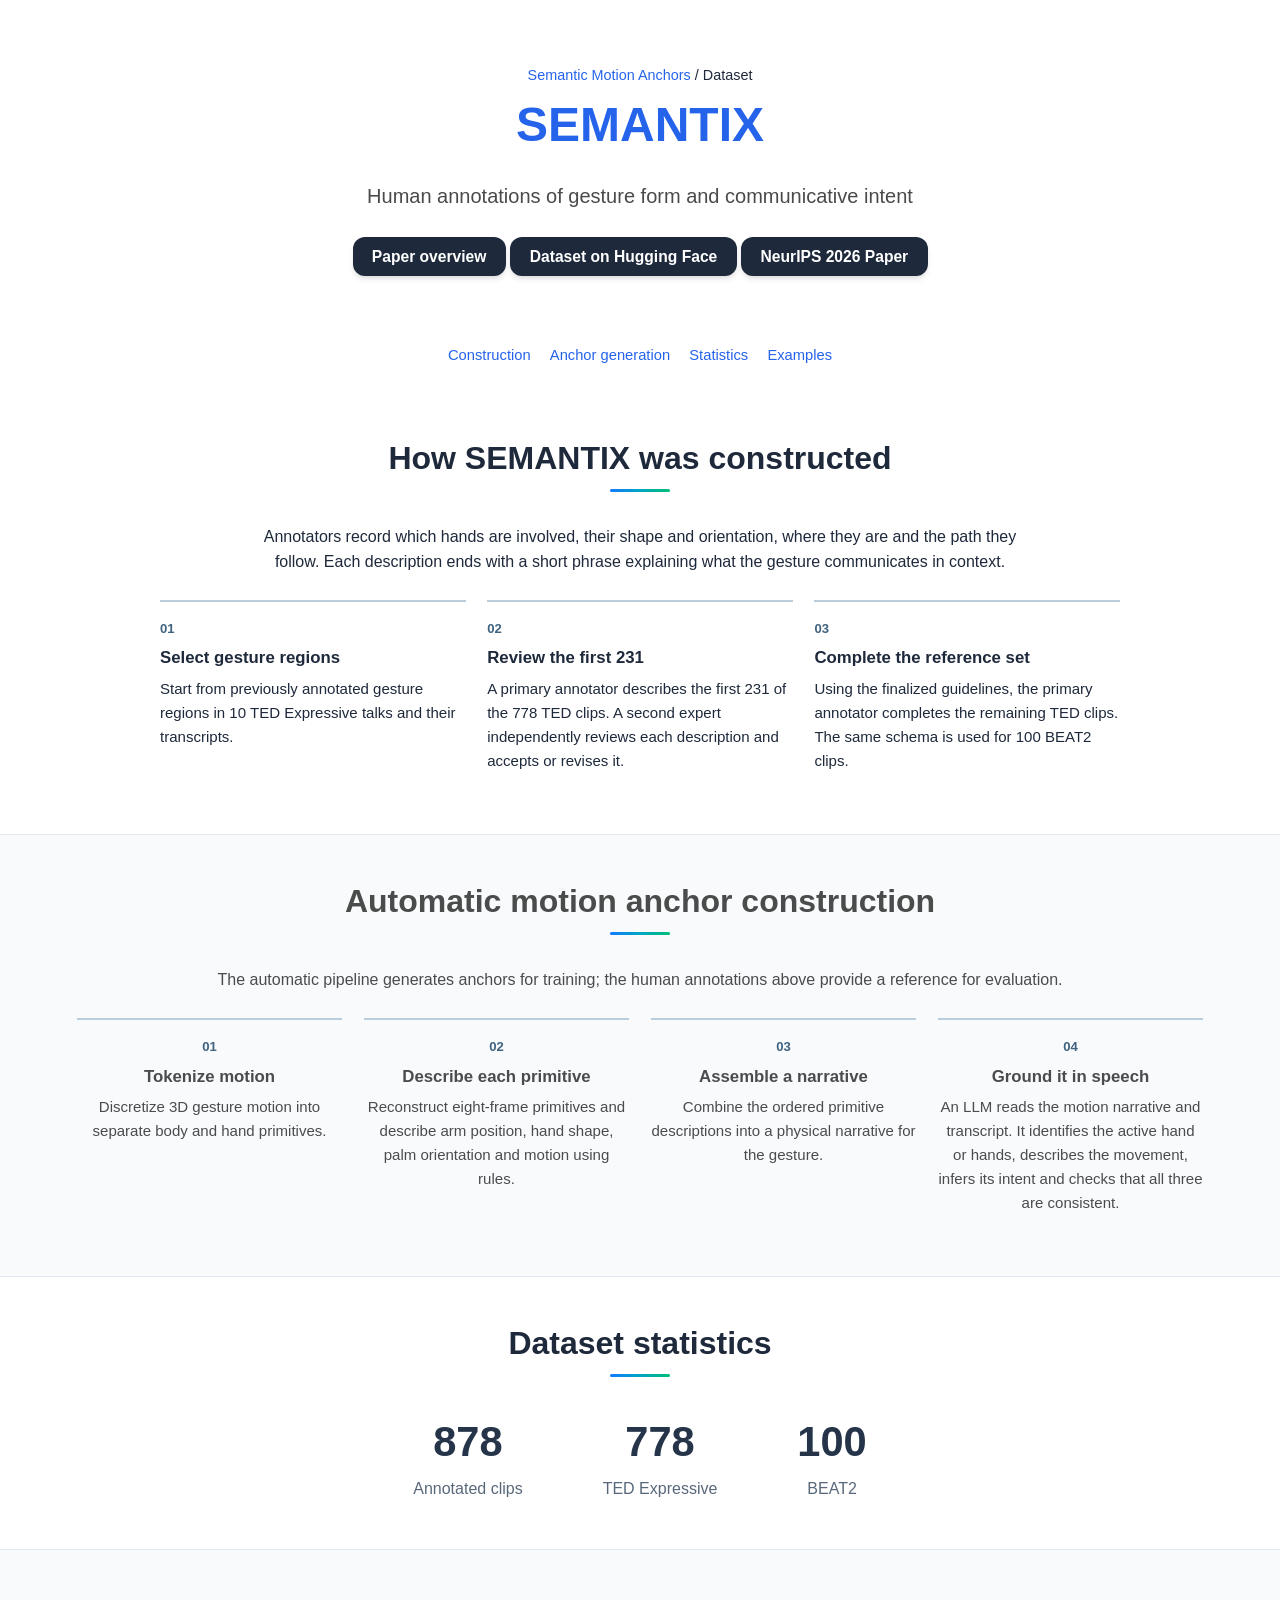
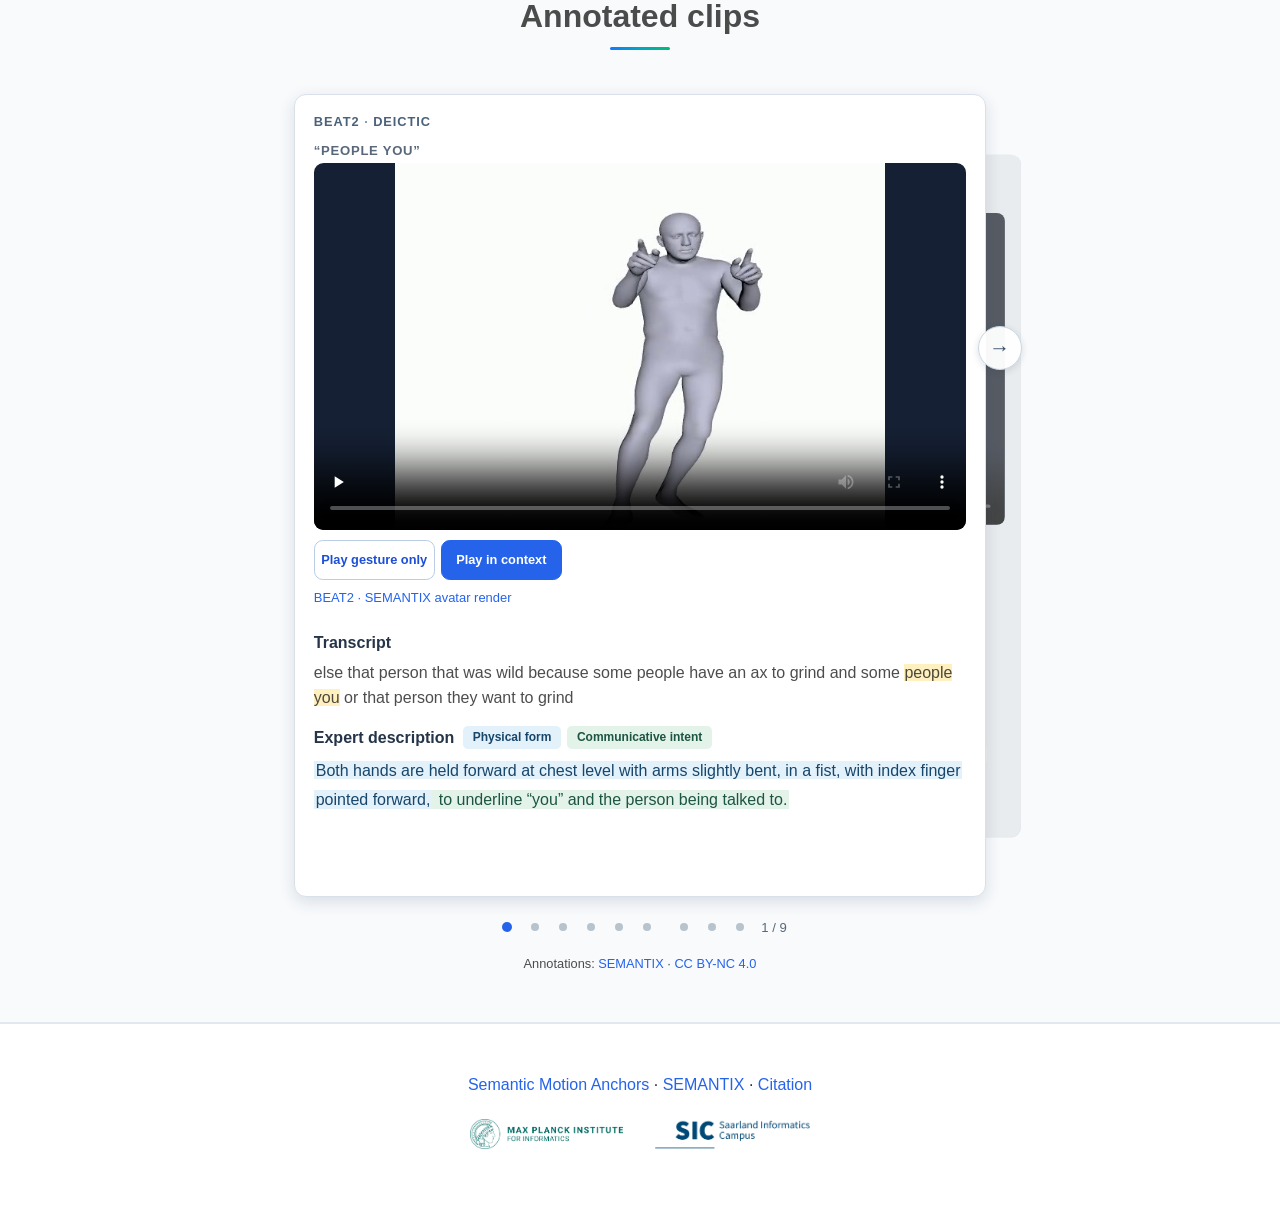
==== commit 5ef2fb5d: "Feature six BEAT2 examples followed by TED embeds" ====
--- a/dataset.html
+++ b/dataset.html
@@ -1,9 +1,10 @@
 <!DOCTYPE html>
-<html lang="en"><head><meta charset="utf-8"/><meta content="width=device-width,initial-scale=1" name="viewport"/><title>SEMANTIX | Semantic Motion Anchors</title><meta content="SEMANTIX construction, dataset statistics, and gesture annotations." name="description"/><link href="images/logos/mpi_favicon.png" rel="icon"/><link href="css/bulma.min.css" rel="stylesheet"/><link href="css/mustreason.css" rel="stylesheet"/><link href="css/research-flow.css?v=result-details-1" rel="stylesheet"/><script defer="" src="js/project.js"></script><link href="css/local-gallery.css?v=separate-demos" rel="stylesheet"/><script defer="" src="js/local-gallery.js?v=separate-demos"></script><script defer="" src="js/semantix-media.js?v=direct-clips"></script><link href="css/semantix-media.css?v=direct-clips" rel="stylesheet"/></head><body><a class="skip" href="#main">Skip to content</a><main id="main"><section class="hero">
+
+<html lang="en"><head><meta charset="utf-8"/><meta content="width=device-width,initial-scale=1" name="viewport"/><title>SEMANTIX | Semantic Motion Anchors</title><meta content="SEMANTIX construction, dataset statistics, and gesture annotations." name="description"/><link href="images/logos/mpi_favicon.png" rel="icon"/><link href="css/bulma.min.css" rel="stylesheet"/><link href="css/mustreason.css" rel="stylesheet"/><link href="css/research-flow.css?v=result-details-1" rel="stylesheet"/><script defer="" src="js/project.js"></script><link href="css/local-gallery.css?v=separate-demos" rel="stylesheet"/><script defer="" src="js/local-gallery.js?v=semantix-20261120"></script><script defer="" src="js/semantix-media.js?v=direct-clips"></script><link href="css/semantix-media.css?v=direct-clips" rel="stylesheet"/><link href="css/ted-preview.css?v=semantix-20261120" rel="stylesheet"/><script defer="" src="js/ted-preview.js?v=semantix-20261120"></script></head><body><a class="skip" href="#main">Skip to content</a><main id="main"><section class="hero">
 <div class="hero-body">
 <div class="container is-max-desktop">
 <div class="columns is-centered">
-<div class="column has-text-centered"><p class="parent-project"><a href="index.html">Semantic Motion Anchors</a> / Dataset</p><h1 class="title is-1 publication-title"><span class="project-name">SEMANTIX</span></h1><p class="subtitle dataset-sub">Human annotations of gesture form and communicative intent</p><div class="publication-links"><span class="link-block"><a class="external-link button is-normal is-rounded is-dark" href="index.html">Paper overview</a></span><span class="link-block"><a class="external-link button is-normal is-rounded is-dark" href="https://huggingface.co/datasets/aboots/SEMANTIX">Dataset on Hugging Face</a></span><span class="link-block"><a class="external-link button is-normal is-rounded is-dark" href="https://neurips.cc/virtual/2026/loc/paris/poster/154665" target="_blank" rel="noopener">NeurIPS 2026 Paper</a></span></div></div>
+<div class="column has-text-centered"><p class="parent-project"><a href="index.html">Semantic Motion Anchors</a> / Dataset</p><h1 class="title is-1 publication-title"><span class="project-name">SEMANTIX</span></h1><p class="subtitle dataset-sub">Human annotations of gesture form and communicative intent</p><div class="publication-links"><span class="link-block"><a class="external-link button is-normal is-rounded is-dark" href="index.html">Paper overview</a></span><span class="link-block"><a class="external-link button is-normal is-rounded is-dark" href="https://huggingface.co/datasets/aboots/SEMANTIX">Dataset on Hugging Face</a></span><span class="link-block"><a class="external-link button is-normal is-rounded is-dark" href="https://neurips.cc/virtual/2026/loc/paris/poster/154665" rel="noopener" target="_blank">NeurIPS 2026 Paper</a></span></div></div>
 </div>
 </div>
 </div>
@@ -28,7 +29,7 @@
 </section><section class="section hero is-light" id="examples">
 <div class="container is-max-desktop">
 <div class="columns is-centered has-text-centered">
-<div class="column is-four-fifths"><h2 class="title is-3 has-text-centered">Annotated clips</h2><div aria-label="Annotated SEMANTIX clips" aria-roledescription="carousel" class="method-album clip-album" data-carousel="" data-item-name="Clip" id="examples-clips" role="region">
+<div class="column is-four-fifths"><h2 class="title is-3 has-text-centered">Annotated clips</h2><div aria-label="Annotated SEMANTIX clips" aria-roledescription="carousel" class="method-album clip-album" data-carousel="" data-item-name="Clip" data-loop="false" id="examples-clips" role="region">
 <div class="method-track"><article class="example-slide sample" data-example="semantix_beat2_754" data-label="Deictic">
 <p class="example-type">BEAT2 <span>·</span> Deictic</p>
 <h3 class="spoken-line">“people you”</h3><div class="sample-grid"><figure><video aria-label='A grey 3D avatar points both index fingers forward at the listener while saying "people you".' controls="" playsinline="" poster="media/semantix-posters/beat2_008.jpg" preload="none" src="media/semantix-clips/beat2_008-context.mp4"></video><div aria-label="Clip playback" class="clip-controls" hidden="" role="group">
@@ -47,31 +48,13 @@
 <button aria-pressed="false" class="segment" data-src="media/semantix-clips/beat2_026-gesture.mp4" type="button">Play gesture only</button>
 <button aria-pressed="true" class="segment" data-src="media/semantix-clips/beat2_026-context.mp4" type="button">Play in context</button>
 </div><noscript><a href="media/semantix-clips/beat2_026-gesture.mp4">Play gesture only</a></noscript><figcaption><a href="https://huggingface.co/datasets/aboots/SEMANTIX/blob/main/videos/beat2/12_zhao_0_74_74---g0008---iconic---07_iconic_h.mp4">BEAT2 · SEMANTIX avatar render</a></figcaption></figure>
-<div><h4>Transcript</h4><p>time be ripley lady is a sign of disrespect it's easy to make people <mark>feel angry when i</mark> think most people understand the billet is strong enough not respect</p><div class="description-heading"><h4>Expert description</h4><span class="key form-key">Physical form</span><span class="key intent-key">Communicative intent</span></div><p class="gold"><span class="form-part">Both hands in fists rise together to above shoulder level and are violently thrust downwards to waist level,</span><span class="intent-part"> in order to demonstrate anger.</span></p></div></div></article><article class="example-slide sample" data-example="semantix_beat2_9340" data-label="Metaphoric">
-<p class="example-type">BEAT2 <span>·</span> Metaphoric</p>
-<h3 class="spoken-line">“symmetry seeing like”</h3><div class="sample-grid"><figure><video aria-label='A grey 3D avatar spreads both arms straight out to the sides while saying "symmetry".' controls="" playsinline="" poster="media/semantix-posters/beat2_022.jpg" preload="none" src="media/semantix-clips/beat2_022-context.mp4"></video><div aria-label="Clip playback" class="clip-controls" hidden="" role="group">
-<button aria-pressed="false" class="segment" data-src="media/semantix-clips/beat2_022-gesture.mp4" type="button">Play gesture only</button>
-<button aria-pressed="true" class="segment" data-src="media/semantix-clips/beat2_022-context.mp4" type="button">Play in context</button>
-</div><noscript><a href="media/semantix-clips/beat2_022-gesture.mp4">Play gesture only</a></noscript><figcaption><a href="https://huggingface.co/datasets/aboots/SEMANTIX/blob/main/videos/beat2/12_zhao_1_3_3---g0013---metaphoric---10_metaphoric_h.mp4">BEAT2 · SEMANTIX avatar render</a></figcaption></figure>
-<div><h4>Transcript</h4><p>and just turn just to just in the main gate you can get a very very <mark>symmetry seeing like</mark> you can see your gait your get elected the</p><div class="description-heading"><h4>Expert description</h4><span class="key form-key">Physical form</span><span class="key intent-key">Communicative intent</span></div><p class="gold"><span class="form-part">Both hands extend straight out together at chest level with palms facing away from each other, then moving to the sides as if separating two objects apart, creating a balanced gesture</span><span class="intent-part"> to depict the idea of visual symmetry.</span></p></div></div></article><article class="example-slide sample" data-example="semantix_beat2_14196" data-label="Iconic">
+<div><h4>Transcript</h4><p>time be ripley lady is a sign of disrespect it's easy to make people <mark>feel angry when i</mark> think most people understand the billet is strong enough not respect</p><div class="description-heading"><h4>Expert description</h4><span class="key form-key">Physical form</span><span class="key intent-key">Communicative intent</span></div><p class="gold"><span class="form-part">Both hands in fists rise together to above shoulder level and are violently thrust downwards to waist level,</span><span class="intent-part"> in order to demonstrate anger.</span></p></div></div></article><article class="example-slide sample" data-example="semantix_beat2_14196" data-label="Iconic">
 <p class="example-type">BEAT2 <span>·</span> Iconic</p>
 <h3 class="spoken-line">“a lively i think the owner is a dj”</h3><div class="sample-grid"><figure><video aria-label="A grey 3D avatar circles one palm-down hand horizontally at chest level, like a spinning record, while saying the owner is a DJ." controls="" playsinline="" poster="media/semantix-posters/beat2_071.jpg" preload="none" src="media/semantix-clips/beat2_071-context.mp4"></video><div aria-label="Clip playback" class="clip-controls" hidden="" role="group">
 <button aria-pressed="false" class="segment" data-src="media/semantix-clips/beat2_071-gesture.mp4" type="button">Play gesture only</button>
 <button aria-pressed="true" class="segment" data-src="media/semantix-clips/beat2_071-context.mp4" type="button">Play in context</button>
 </div><noscript><a href="media/semantix-clips/beat2_071-gesture.mp4">Play gesture only</a></noscript><figcaption><a href="https://huggingface.co/datasets/aboots/SEMANTIX/blob/main/videos/beat2/9_miranda_1_2_2---g0012---iconic---07_iconic_h.mp4">BEAT2 · SEMANTIX avatar render</a></figcaption></figure>
-<div><h4>Transcript</h4><p>not so important but sitting down and enjoying jazz music because it's <mark>a lively i think the owner is a dj</mark> so he's thing records yeah so he's placing records and is listening</p><div class="description-heading"><h4>Expert description</h4><span class="key form-key">Physical form</span><span class="key intent-key">Communicative intent</span></div><p class="gold"><span class="form-part">One hand is at chest level with the palm facing downward, moving it in a continuous, horizontal circular motion</span><span class="intent-part"> to symbolise a record spinning on a turntable.</span></p></div></div></article><article class="example-slide sample" data-example="semantix_beat2_115" data-label="Deictic">
-<p class="example-type">BEAT2 <span>·</span> Deictic</p>
-<h3 class="spoken-line">“use my credit card”</h3><div class="sample-grid"><figure><video aria-label='A grey 3D avatar holds both hands against their chest while saying "use my credit card".' controls="" playsinline="" poster="media/semantix-posters/beat2_002.jpg" preload="none" src="media/semantix-clips/beat2_002-context.mp4"></video><div aria-label="Clip playback" class="clip-controls" hidden="" role="group">
-<button aria-pressed="false" class="segment" data-src="media/semantix-clips/beat2_002-gesture.mp4" type="button">Play gesture only</button>
-<button aria-pressed="true" class="segment" data-src="media/semantix-clips/beat2_002-context.mp4" type="button">Play in context</button>
-</div><noscript><a href="media/semantix-clips/beat2_002-gesture.mp4">Play gesture only</a></noscript><figcaption><a href="https://huggingface.co/datasets/aboots/SEMANTIX/blob/main/videos/beat2/20_li_0_104_104---g0010---deictic---04_deictic_h.mp4">BEAT2 · SEMANTIX avatar render</a></figcaption></figure>
-<div><h4>Transcript</h4><p>because cuz we were at the gas station he told me to go inside the gas station and <mark>use my credit card</mark> to get money i told her forgot that i can only help you here</p><div class="description-heading"><h4>Expert description</h4><span class="key form-key">Physical form</span><span class="key intent-key">Communicative intent</span></div><p class="gold"><span class="form-part">Both hands are held at chest level in front of the body with palms facing inward, fingers touching the chest,</span><span class="intent-part"> to emphasize “my”.</span></p></div></div></article><article class="example-slide sample" data-example="semantix_beat2_195" data-label="Metaphoric">
-<p class="example-type">BEAT2 <span>·</span> Metaphoric</p>
-<h3 class="spoken-line">“and it is beautiful”</h3><div class="sample-grid"><figure><video aria-label='A grey 3D avatar gives two thumbs up at chest level while saying "and it is beautiful".' controls="" playsinline="" poster="media/semantix-posters/beat2_003.jpg" preload="none" src="media/semantix-clips/beat2_003-context.mp4"></video><div aria-label="Clip playback" class="clip-controls" hidden="" role="group">
-<button aria-pressed="false" class="segment" data-src="media/semantix-clips/beat2_003-gesture.mp4" type="button">Play gesture only</button>
-<button aria-pressed="true" class="segment" data-src="media/semantix-clips/beat2_003-context.mp4" type="button">Play in context</button>
-</div><noscript><a href="media/semantix-clips/beat2_003-gesture.mp4">Play gesture only</a></noscript><figcaption><a href="https://huggingface.co/datasets/aboots/SEMANTIX/blob/main/videos/beat2/15_carlos_0_13_13---g0014---metaphoric---09_metaphoric_m.mp4">BEAT2 · SEMANTIX avatar render</a></figcaption></figure>
-<div><h4>Transcript</h4><p>park i am in love with the bodies of water in this place <mark>and it is beautiful</mark> we often go up the mountain alone stone steps</p><div class="description-heading"><h4>Expert description</h4><span class="key form-key">Physical form</span><span class="key intent-key">Communicative intent</span></div><p class="gold"><span class="form-part">Both hands are held at chest level with a thumbs up gesture</span><span class="intent-part"> to highlight how beautiful the place is.</span></p></div></div></article><article class="example-slide sample" data-example="semantix_beat2_15568" data-label="Metaphoric">
+<div><h4>Transcript</h4><p>not so important but sitting down and enjoying jazz music because it's <mark>a lively i think the owner is a dj</mark> so he's thing records yeah so he's placing records and is listening</p><div class="description-heading"><h4>Expert description</h4><span class="key form-key">Physical form</span><span class="key intent-key">Communicative intent</span></div><p class="gold"><span class="form-part">One hand is at chest level with the palm facing downward, moving it in a continuous, horizontal circular motion</span><span class="intent-part"> to symbolise a record spinning on a turntable.</span></p></div></div></article><article class="example-slide sample" data-example="semantix_beat2_15568" data-label="Metaphoric">
 <p class="example-type">BEAT2 <span>·</span> Metaphoric</p>
 <h3 class="spoken-line">“longest”</h3><div class="sample-grid"><figure><video aria-label='A grey 3D avatar keeps the left palm up at the waist and lifts the right hand high and away from it while saying "longest".' controls="" playsinline="" poster="media/semantix-posters/beat2_088.jpg" preload="none" src="media/semantix-clips/beat2_088-context.mp4"></video><div aria-label="Clip playback" class="clip-controls" hidden="" role="group">
 <button aria-pressed="false" class="segment" data-src="media/semantix-clips/beat2_088-gesture.mp4" type="button">Play gesture only</button>
@@ -83,16 +66,67 @@
 <button aria-pressed="false" class="segment" data-src="media/semantix-clips/beat2_030-gesture.mp4" type="button">Play gesture only</button>
 <button aria-pressed="true" class="segment" data-src="media/semantix-clips/beat2_030-context.mp4" type="button">Play in context</button>
 </div><noscript><a href="media/semantix-clips/beat2_030-gesture.mp4">Play gesture only</a></noscript><figcaption><a href="https://huggingface.co/datasets/aboots/SEMANTIX/blob/main/videos/beat2/21_ayana_1_6_6---g0080---metaphoric---10_metaphoric_h.mp4">BEAT2 · SEMANTIX avatar render</a></figcaption></figure>
-<div><h4>Transcript</h4><p>with so many different things like i could literally come to japan <mark>absolutely nothing</mark> like no bag no nothing just money and go into a convenience store</p><div class="description-heading"><h4>Expert description</h4><span class="key form-key">Physical form</span><span class="key intent-key">Communicative intent</span></div><p class="gold"><span class="form-part">Both hands move down and outward from in front of the chest to below waist level, with palms facing down</span><span class="intent-part"> to strongly underscore the idea of having “absolutely nothing.”</span></p></div></div></article><article class="example-slide sample" data-example="semantix_beat2_11702" data-label="Deictic">
-<p class="example-type">BEAT2 <span>·</span> Deictic</p>
-<h3 class="spoken-line">“destination and everyone around me”</h3><div class="sample-grid"><figure><video aria-label='A grey 3D avatar opens both arms wide to the sides, palms up, while saying "everyone around me".' controls="" playsinline="" poster="media/semantix-posters/beat2_053.jpg" preload="none" src="media/semantix-clips/beat2_053-context.mp4"></video><div aria-label="Clip playback" class="clip-controls" hidden="" role="group">
-<button aria-pressed="false" class="segment" data-src="media/semantix-clips/beat2_053-gesture.mp4" type="button">Play gesture only</button>
-<button aria-pressed="true" class="segment" data-src="media/semantix-clips/beat2_053-context.mp4" type="button">Play in context</button>
-</div><noscript><a href="media/semantix-clips/beat2_053-gesture.mp4">Play gesture only</a></noscript><figcaption><a href="https://huggingface.co/datasets/aboots/SEMANTIX/blob/main/videos/beat2/11_nidal_1_12_12---g0071---deictic---03_deictic_m.mp4">BEAT2 · SEMANTIX avatar render</a></figcaption></figure>
-<div><h4>Transcript</h4><p>would i do there's no one with me to talk to i'm just going from one station to another to reach my <mark>destination and everyone around me</mark> doesn't even care and just want to go to work so i just look at my screen i just</p><div class="description-heading"><h4>Expert description</h4><span class="key form-key">Physical form</span><span class="key intent-key">Communicative intent</span></div><p class="gold"><span class="form-part">Both hands rise outwards to the sides at chest level with open palms upwards</span><span class="intent-part"> to evoke “everyone around” them.</span></p></div></div></article></div>
+<div><h4>Transcript</h4><p>with so many different things like i could literally come to japan <mark>absolutely nothing</mark> like no bag no nothing just money and go into a convenience store</p><div class="description-heading"><h4>Expert description</h4><span class="key form-key">Physical form</span><span class="key intent-key">Communicative intent</span></div><p class="gold"><span class="form-part">Both hands move down and outward from in front of the chest to below waist level, with palms facing down</span><span class="intent-part"> to strongly underscore the idea of having “absolutely nothing.”</span></p></div></div></article><article class="example-slide sample ted-sample" data-context-end="345.24" data-context-start="339.24" data-example="semantix_ted_1010" data-gesture-end="343.23" data-gesture-start="341.24" data-label="Self-reference" data-youtube-id="BHY0FxzoKZE">
+<p class="example-type">TED · Self-reference</p>
+<h3 class="spoken-line">“in me”</h3>
+<div class="sample-grid"><figure>
+<div class="ted-player-frame"><iframe allow="accelerometer; autoplay; clipboard-write; encrypted-media; gyroscope; picture-in-picture; web-share" allowfullscreen="" id="ted-player-0" referrerpolicy="strict-origin-when-cross-origin" title="The brain-changing benefits of exercise — Wendy Suzuki"></iframe></div>
+<div class="ted-actions">
+<div aria-label="Clip playback" class="clip-controls" hidden="" role="group">
+<button aria-pressed="false" class="segment" data-mode="gesture" type="button">Play gesture only</button>
+<button aria-pressed="true" class="segment" data-mode="context" type="button">Play in context</button>
+</div>
+<a class="ted-watch" href="https://www.youtube.com/watch?v=BHY0FxzoKZE&amp;t=339s" rel="noopener" target="_blank">Watch on YouTube · <span class="ted-watch-time">5:39</span></a>
+</div>
+<p class="ted-player-message" hidden="" role="status"></p>
+<figcaption><a href="https://www.ted.com/talks/wendy_suzuki_the_brain_changing_benefits_of_exercise" rel="noopener" target="_blank">Wendy Suzuki · The brain-changing benefits of exercise</a></figcaption>
+</figure><div>
+<h4>Transcript</h4><p>to be better <mark>in me</mark>.</p>
+<div class="description-heading"><h4>Expert description</h4><span class="key form-key">Physical form</span><span class="key intent-key">Communicative intent</span></div>
+<p class="gold"><span class="form-part">Both hands, with index fingers and thumbs extended while other fingers are closed, point inward toward the body at chest level to </span><span class="intent-part">refer to self experience.</span></p>
+</div></div>
+</article><article class="example-slide sample ted-sample" data-context-end="636.018" data-context-start="627.658" data-example="semantix_ted_263" data-gesture-end="633.986" data-gesture-start="629.658" data-label="Contrast" data-youtube-id="8jPQjjsBbIc">
+<p class="example-type">TED · Contrast</p>
+<h3 class="spoken-line">“a shorter life that's pain free or a longer life that”</h3>
+<div class="sample-grid"><figure>
+<div class="ted-player-frame"><iframe allow="accelerometer; autoplay; clipboard-write; encrypted-media; gyroscope; picture-in-picture; web-share" allowfullscreen="" id="ted-player-1" referrerpolicy="strict-origin-when-cross-origin" title="How to stay calm when you know you'll be stressed — Daniel Levitin"></iframe></div>
+<div class="ted-actions">
+<div aria-label="Clip playback" class="clip-controls" hidden="" role="group">
+<button aria-pressed="false" class="segment" data-mode="gesture" type="button">Play gesture only</button>
+<button aria-pressed="true" class="segment" data-mode="context" type="button">Play in context</button>
+</div>
+<a class="ted-watch" href="https://www.youtube.com/watch?v=8jPQjjsBbIc&amp;t=627s" rel="noopener" target="_blank">Watch on YouTube · <span class="ted-watch-time">10:27</span></a>
+</div>
+<p class="ted-player-message" hidden="" role="status"></p>
+<figcaption><a href="https://www.ted.com/talks/daniel_levitin_how_to_stay_calm_when_you_know_you_ll_be_stressed" rel="noopener" target="_blank">Daniel Levitin · How to stay calm when you know you'll be stressed</a></figcaption>
+</figure><div>
+<h4>Transcript</h4><p>want <mark>a shorter life that's pain free or a longer life that</mark> might have a great deal of pain</p>
+<div class="description-heading"><h4>Expert description</h4><span class="key form-key">Physical form</span><span class="key intent-key">Communicative intent</span></div>
+<p class="gold"><span class="form-part">Both hands move synchronously to one side of the body with palms open, facing outward and slightly downward. The hands then move to the center of the body and separate horizontally, with one hand extending to other side as far as possible while palms face each other. This motion visually maps the contrast between short and long concepts to </span><span class="intent-part">contrast between two cases or situations with emphasis.</span></p>
+</div></div>
+</article><article class="example-slide sample ted-sample" data-context-end="248.65" data-context-start="243.36" data-example="semantix_ted_805" data-gesture-end="246.63" data-gesture-start="245.36" data-label="Symbolise" data-youtube-id="LeBKBFAPwNc">
+<p class="example-type">TED · Symbolise</p>
+<h3 class="spoken-line">“streaming down both her cheeks”</h3>
+<div class="sample-grid"><figure>
+<div class="ted-player-frame"><iframe allow="accelerometer; autoplay; clipboard-write; encrypted-media; gyroscope; picture-in-picture; web-share" allowfullscreen="" id="ted-player-2" referrerpolicy="strict-origin-when-cross-origin" title="Why I love a country that once betrayed me — George Takei"></iframe></div>
+<div class="ted-actions">
+<div aria-label="Clip playback" class="clip-controls" hidden="" role="group">
+<button aria-pressed="false" class="segment" data-mode="gesture" type="button">Play gesture only</button>
+<button aria-pressed="true" class="segment" data-mode="context" type="button">Play in context</button>
+</div>
+<a class="ted-watch" href="https://www.youtube.com/watch?v=LeBKBFAPwNc&amp;t=243s" rel="noopener" target="_blank">Watch on YouTube · <span class="ted-watch-time">4:03</span></a>
+</div>
+<p class="ted-player-message" hidden="" role="status"></p>
+<figcaption><a href="https://www.ted.com/talks/george_takei_why_i_love_a_country_that_once_betrayed_me" rel="noopener" target="_blank">George Takei · Why I love a country that once betrayed me</a></figcaption>
+</figure><div>
+<h4>Transcript</h4><p>streaming down both</p>
+<div class="description-heading"><h4>Expert description</h4><span class="key form-key">Physical form</span><span class="key intent-key">Communicative intent</span></div>
+<p class="gold"><span class="form-part">Both hands rise to face level with index fingers extended and other fingers closed, palms facing inward. The index fingers then trace straight downward from the cheeks to chest level, ending with the fingers pointing toward each other to convey </span><span class="intent-part">symbolise tears down face.</span></p>
+</div></div>
+</article></div>
 <div class="examples-pager" hidden="">
 <button aria-label="Previous annotated clip" data-step="-1" type="button"><span aria-hidden="true">←</span></button>
-<div class="album-progress"><button aria-label="Show BEAT2 · Deictic · “people you”" class="album-dot" data-to="0" title="BEAT2 · Deictic · “people you”" type="button"></button><button aria-label="Show BEAT2 · Iconic · “job and unsure”" class="album-dot" data-to="1" title="BEAT2 · Iconic · “job and unsure”" type="button"></button><button aria-label="Show BEAT2 · Iconic · “feel angry when i”" class="album-dot" data-to="2" title="BEAT2 · Iconic · “feel angry when i”" type="button"></button><button aria-label="Show BEAT2 · Metaphoric · “symmetry seeing like”" class="album-dot" data-to="3" title="BEAT2 · Metaphoric · “symmetry seeing like”" type="button"></button><button aria-label="Show BEAT2 · Iconic · “a lively i think the owner is a dj”" class="album-dot" data-to="4" title="BEAT2 · Iconic · “a lively i think the owner is a dj”" type="button"></button><button aria-label="Show BEAT2 · Deictic · “use my credit card”" class="album-dot" data-to="5" title="BEAT2 · Deictic · “use my credit card”" type="button"></button><button aria-label="Show BEAT2 · Metaphoric · “and it is beautiful”" class="album-dot" data-to="6" title="BEAT2 · Metaphoric · “and it is beautiful”" type="button"></button><button aria-label="Show BEAT2 · Metaphoric · “longest”" class="album-dot" data-to="7" title="BEAT2 · Metaphoric · “longest”" type="button"></button><button aria-label="Show BEAT2 · Metaphoric · “absolutely nothing”" class="album-dot" data-to="8" title="BEAT2 · Metaphoric · “absolutely nothing”" type="button"></button><button aria-label="Show BEAT2 · Deictic · “destination and everyone around me”" class="album-dot" data-to="9" title="BEAT2 · Deictic · “destination and everyone around me”" type="button"></button><span aria-hidden="true" class="examples-count">1 / 10</span></div>
+<div class="album-progress"><button aria-label="Show BEAT2 · Deictic · “people you”" class="album-dot" data-to="0" title="BEAT2 · Deictic · “people you”" type="button"></button><button aria-label="Show BEAT2 · Iconic · “job and unsure”" class="album-dot" data-to="1" title="BEAT2 · Iconic · “job and unsure”" type="button"></button><button aria-label="Show BEAT2 · Iconic · “feel angry when i”" class="album-dot" data-to="2" title="BEAT2 · Iconic · “feel angry when i”" type="button"></button><button aria-label="Show BEAT2 · Iconic · “a lively i think the owner is a dj”" class="album-dot" data-to="3" title="BEAT2 · Iconic · “a lively i think the owner is a dj”" type="button"></button><button aria-label="Show BEAT2 · Metaphoric · “longest”" class="album-dot" data-to="4" title="BEAT2 · Metaphoric · “longest”" type="button"></button><button aria-label="Show BEAT2 · Metaphoric · “absolutely nothing”" class="album-dot" data-to="5" title="BEAT2 · Metaphoric · “absolutely nothing”" type="button"></button><button aria-label="Show TED · Self-reference · “in me”" class="album-dot ted-start" data-to="6" title="TED · Self-reference · “in me”" type="button"></button><button aria-label="Show TED · Contrast · “a shorter life that's pain free or a longer life that”" class="album-dot" data-to="7" title="TED · Contrast · “a shorter life that's pain free or a longer life that”" type="button"></button><button aria-label="Show TED · Symbolise · “streaming down both her cheeks”" class="album-dot" data-to="8" title="TED · Symbolise · “streaming down both her cheeks”" type="button"></button><span aria-hidden="true" class="examples-count">1 / 9</span></div>
 <button aria-label="Next annotated clip" data-step="1" type="button"><span aria-hidden="true">→</span></button>
 </div>
 <span aria-atomic="true" aria-live="polite" class="visually-hidden examples-status"></span>
--- a/css/ted-preview.css
+++ b/css/ted-preview.css
@@ -0,0 +1,16 @@
+.ted-player-frame { width: 100%; aspect-ratio: 16 / 9; min-height: 200px; overflow: hidden; border-radius: .6rem; background: #152034; }
+.ted-player-frame iframe { display: block; width: 100%; height: 100%; min-height: 200px; border: 0; }
+.ted-actions { display: flex; flex-wrap: wrap; align-items: center; justify-content: space-between; gap: .5rem .9rem; margin-top: .65rem; }
+.ted-actions .clip-controls { margin-top: 0; }
+.ted-watch { display: inline-flex; align-items: center; justify-content: center; gap: .5rem; min-height: 2.5rem; padding: .4rem .85rem; border: 1px solid #bacce6; border-radius: .55rem; font-weight: 600; font-size: .9rem; white-space: nowrap; }
+.ted-watch:hover { background: #eff5ff; }
+.ted-watch:focus-visible { outline: 2px solid var(--primary-color); outline-offset: 3px; }
+.ted-player-message { margin: .6rem 0 0; color: var(--soft); font-size: .85rem; }
+.clip-album [data-step]:disabled { visibility: hidden; }
+.clip-album .album-dot.ted-start { margin-left: .55rem; }
+.ted-sample .description-heading { flex-wrap: wrap; }
+@media (max-width: 580px) {
+  .ted-actions { justify-content: flex-start; }
+  .ted-actions .clip-controls { width: 100%; font-size: .85rem; }
+  .clip-album .examples-pager .album-dot { width: 22px; }
+}
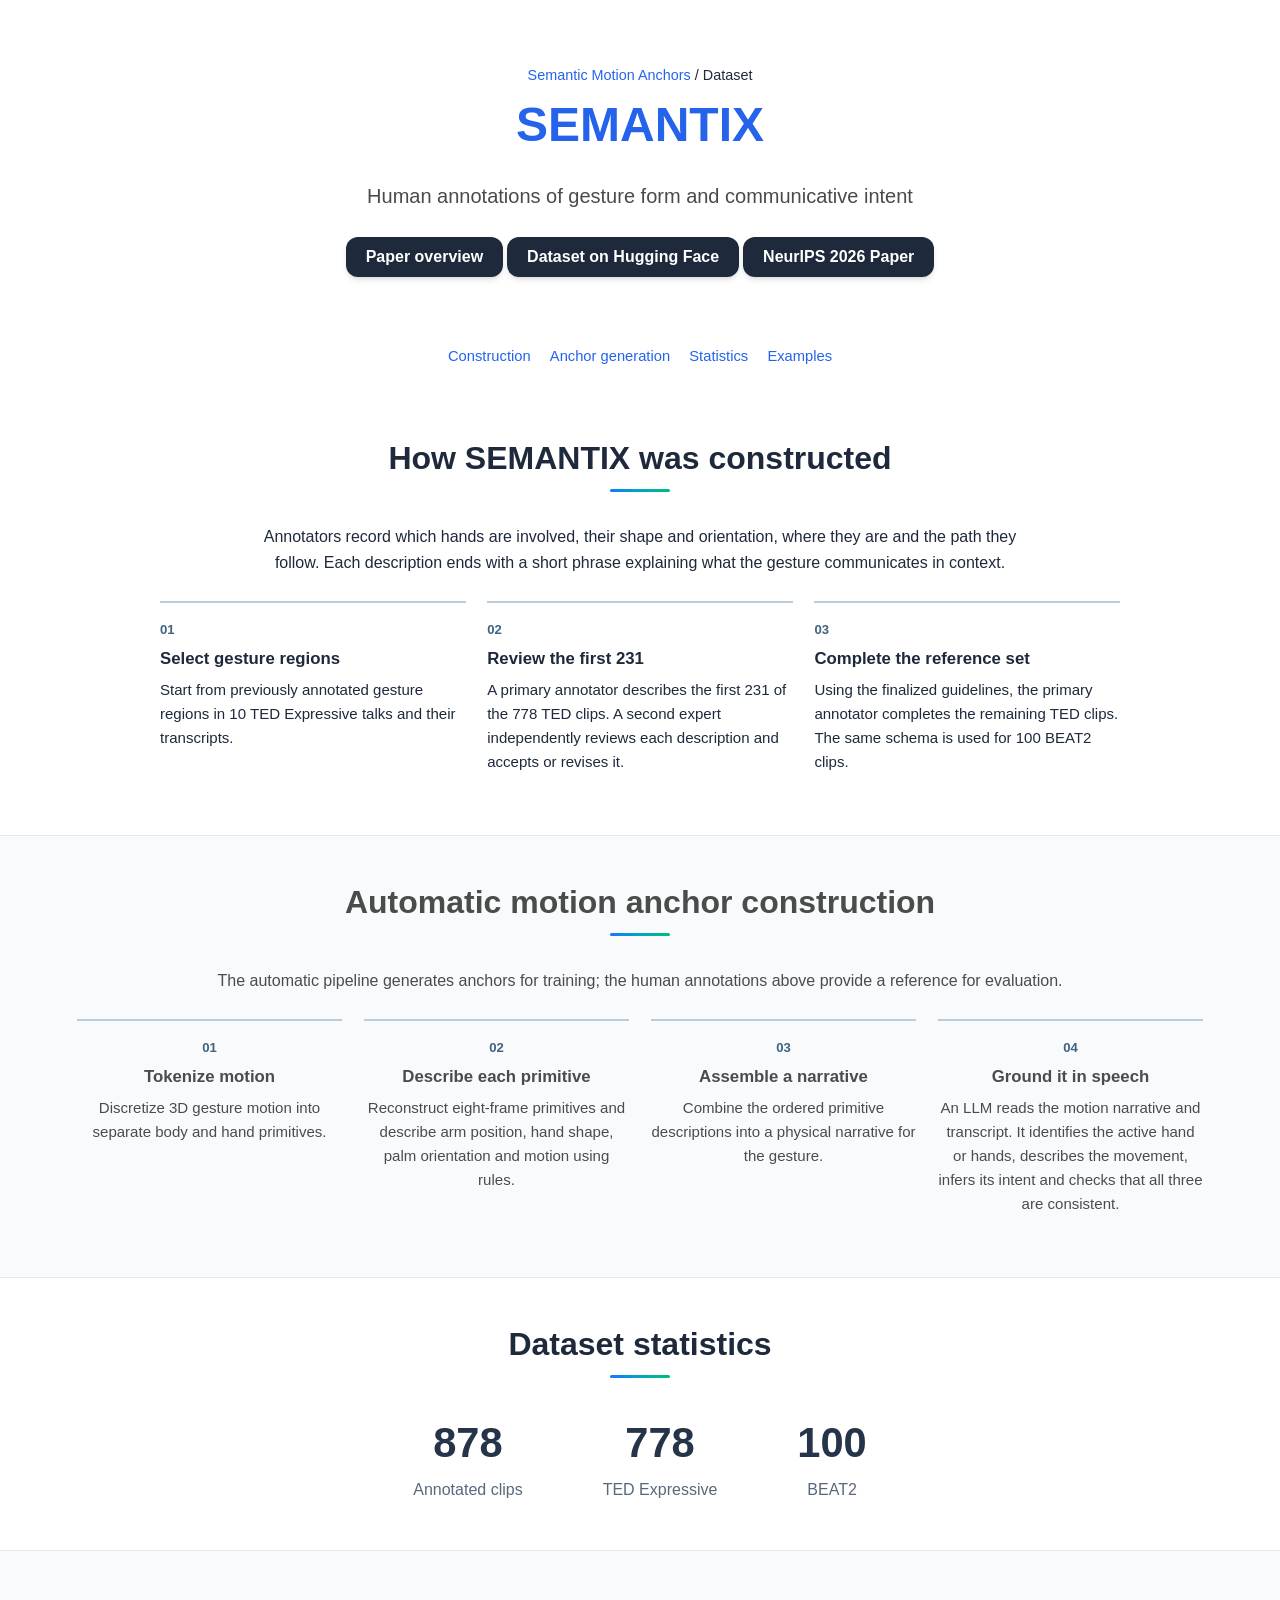
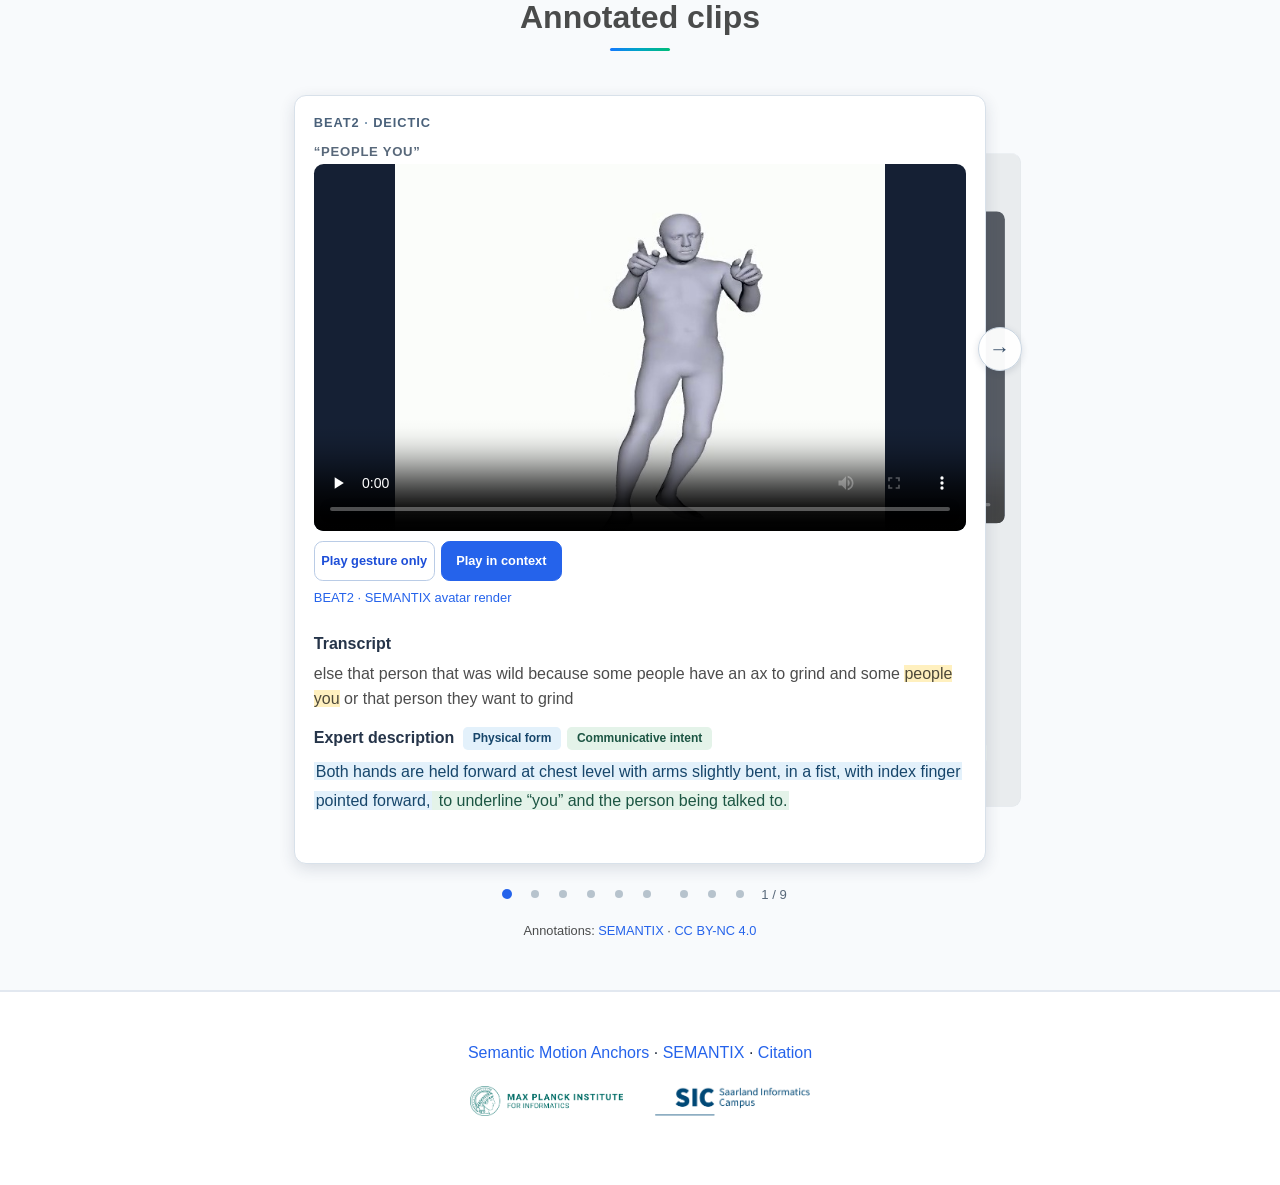
==== commit 5e04e0b9: "Replace TED embeds with timestamped YouTube links" ====
--- a/dataset.html
+++ b/dataset.html
@@ -1,6 +1,6 @@
 <!DOCTYPE html>
 
-<html lang="en"><head><meta charset="utf-8"/><meta content="width=device-width,initial-scale=1" name="viewport"/><title>SEMANTIX | Semantic Motion Anchors</title><meta content="SEMANTIX construction, dataset statistics, and gesture annotations." name="description"/><link href="images/logos/mpi_favicon.png" rel="icon"/><link href="css/bulma.min.css" rel="stylesheet"/><link href="css/mustreason.css" rel="stylesheet"/><link href="css/research-flow.css?v=result-details-1" rel="stylesheet"/><script defer="" src="js/project.js"></script><link href="css/local-gallery.css?v=separate-demos" rel="stylesheet"/><script defer="" src="js/local-gallery.js?v=semantix-20261120"></script><script defer="" src="js/semantix-media.js?v=direct-clips"></script><link href="css/semantix-media.css?v=direct-clips" rel="stylesheet"/><link href="css/ted-preview.css?v=semantix-20261120" rel="stylesheet"/><script defer="" src="js/ted-preview.js?v=semantix-20261120"></script></head><body><a class="skip" href="#main">Skip to content</a><main id="main"><section class="hero">
+<html lang="en"><head><meta charset="utf-8"/><meta content="width=device-width,initial-scale=1" name="viewport"/><title>SEMANTIX | Semantic Motion Anchors</title><meta content="SEMANTIX construction, dataset statistics, and gesture annotations." name="description"/><link href="images/logos/mpi_favicon.png" rel="icon"/><link href="css/bulma.min.css" rel="stylesheet"/><link href="css/mustreason.css" rel="stylesheet"/><link href="css/research-flow.css?v=result-details-1" rel="stylesheet"/><script defer="" src="js/project.js"></script><link href="css/local-gallery.css?v=separate-demos" rel="stylesheet"/><script defer="" src="js/local-gallery.js?v=semantix-20261120"></script><script defer="" src="js/semantix-media.js?v=direct-clips"></script><link href="css/semantix-media.css?v=direct-clips" rel="stylesheet"/><link href="css/ted-preview.css?v=ted-links-20261122" rel="stylesheet"/></head><body><a class="skip" href="#main">Skip to content</a><main id="main"><section class="hero">
 <div class="hero-body">
 <div class="container is-max-desktop">
 <div class="columns is-centered">
@@ -70,15 +70,9 @@
 <p class="example-type">TED · Self-reference</p>
 <h3 class="spoken-line">“in me”</h3>
 <div class="sample-grid"><figure>
-<div class="ted-player-frame"><iframe allow="accelerometer; autoplay; clipboard-write; encrypted-media; gyroscope; picture-in-picture; web-share" allowfullscreen="" id="ted-player-0" referrerpolicy="strict-origin-when-cross-origin" title="The brain-changing benefits of exercise — Wendy Suzuki"></iframe></div>
 <div class="ted-actions">
-<div aria-label="Clip playback" class="clip-controls" hidden="" role="group">
-<button aria-pressed="false" class="segment" data-mode="gesture" type="button">Play gesture only</button>
-<button aria-pressed="true" class="segment" data-mode="context" type="button">Play in context</button>
-</div>
 <a class="ted-watch" href="https://www.youtube.com/watch?v=BHY0FxzoKZE&amp;t=339s" rel="noopener" target="_blank">Watch on YouTube · <span class="ted-watch-time">5:39</span></a>
 </div>
-<p class="ted-player-message" hidden="" role="status"></p>
 <figcaption><a href="https://www.ted.com/talks/wendy_suzuki_the_brain_changing_benefits_of_exercise" rel="noopener" target="_blank">Wendy Suzuki · The brain-changing benefits of exercise</a></figcaption>
 </figure><div>
 <h4>Transcript</h4><p>to be better <mark>in me</mark>.</p>
@@ -89,15 +83,9 @@
 <p class="example-type">TED · Contrast</p>
 <h3 class="spoken-line">“a shorter life that's pain free or a longer life that”</h3>
 <div class="sample-grid"><figure>
-<div class="ted-player-frame"><iframe allow="accelerometer; autoplay; clipboard-write; encrypted-media; gyroscope; picture-in-picture; web-share" allowfullscreen="" id="ted-player-1" referrerpolicy="strict-origin-when-cross-origin" title="How to stay calm when you know you'll be stressed — Daniel Levitin"></iframe></div>
 <div class="ted-actions">
-<div aria-label="Clip playback" class="clip-controls" hidden="" role="group">
-<button aria-pressed="false" class="segment" data-mode="gesture" type="button">Play gesture only</button>
-<button aria-pressed="true" class="segment" data-mode="context" type="button">Play in context</button>
-</div>
 <a class="ted-watch" href="https://www.youtube.com/watch?v=8jPQjjsBbIc&amp;t=627s" rel="noopener" target="_blank">Watch on YouTube · <span class="ted-watch-time">10:27</span></a>
 </div>
-<p class="ted-player-message" hidden="" role="status"></p>
 <figcaption><a href="https://www.ted.com/talks/daniel_levitin_how_to_stay_calm_when_you_know_you_ll_be_stressed" rel="noopener" target="_blank">Daniel Levitin · How to stay calm when you know you'll be stressed</a></figcaption>
 </figure><div>
 <h4>Transcript</h4><p>want <mark>a shorter life that's pain free or a longer life that</mark> might have a great deal of pain</p>
@@ -108,15 +96,9 @@
 <p class="example-type">TED · Symbolise</p>
 <h3 class="spoken-line">“streaming down both her cheeks”</h3>
 <div class="sample-grid"><figure>
-<div class="ted-player-frame"><iframe allow="accelerometer; autoplay; clipboard-write; encrypted-media; gyroscope; picture-in-picture; web-share" allowfullscreen="" id="ted-player-2" referrerpolicy="strict-origin-when-cross-origin" title="Why I love a country that once betrayed me — George Takei"></iframe></div>
 <div class="ted-actions">
-<div aria-label="Clip playback" class="clip-controls" hidden="" role="group">
-<button aria-pressed="false" class="segment" data-mode="gesture" type="button">Play gesture only</button>
-<button aria-pressed="true" class="segment" data-mode="context" type="button">Play in context</button>
-</div>
 <a class="ted-watch" href="https://www.youtube.com/watch?v=LeBKBFAPwNc&amp;t=243s" rel="noopener" target="_blank">Watch on YouTube · <span class="ted-watch-time">4:03</span></a>
 </div>
-<p class="ted-player-message" hidden="" role="status"></p>
 <figcaption><a href="https://www.ted.com/talks/george_takei_why_i_love_a_country_that_once_betrayed_me" rel="noopener" target="_blank">George Takei · Why I love a country that once betrayed me</a></figcaption>
 </figure><div>
 <h4>Transcript</h4><p>streaming down both</p>
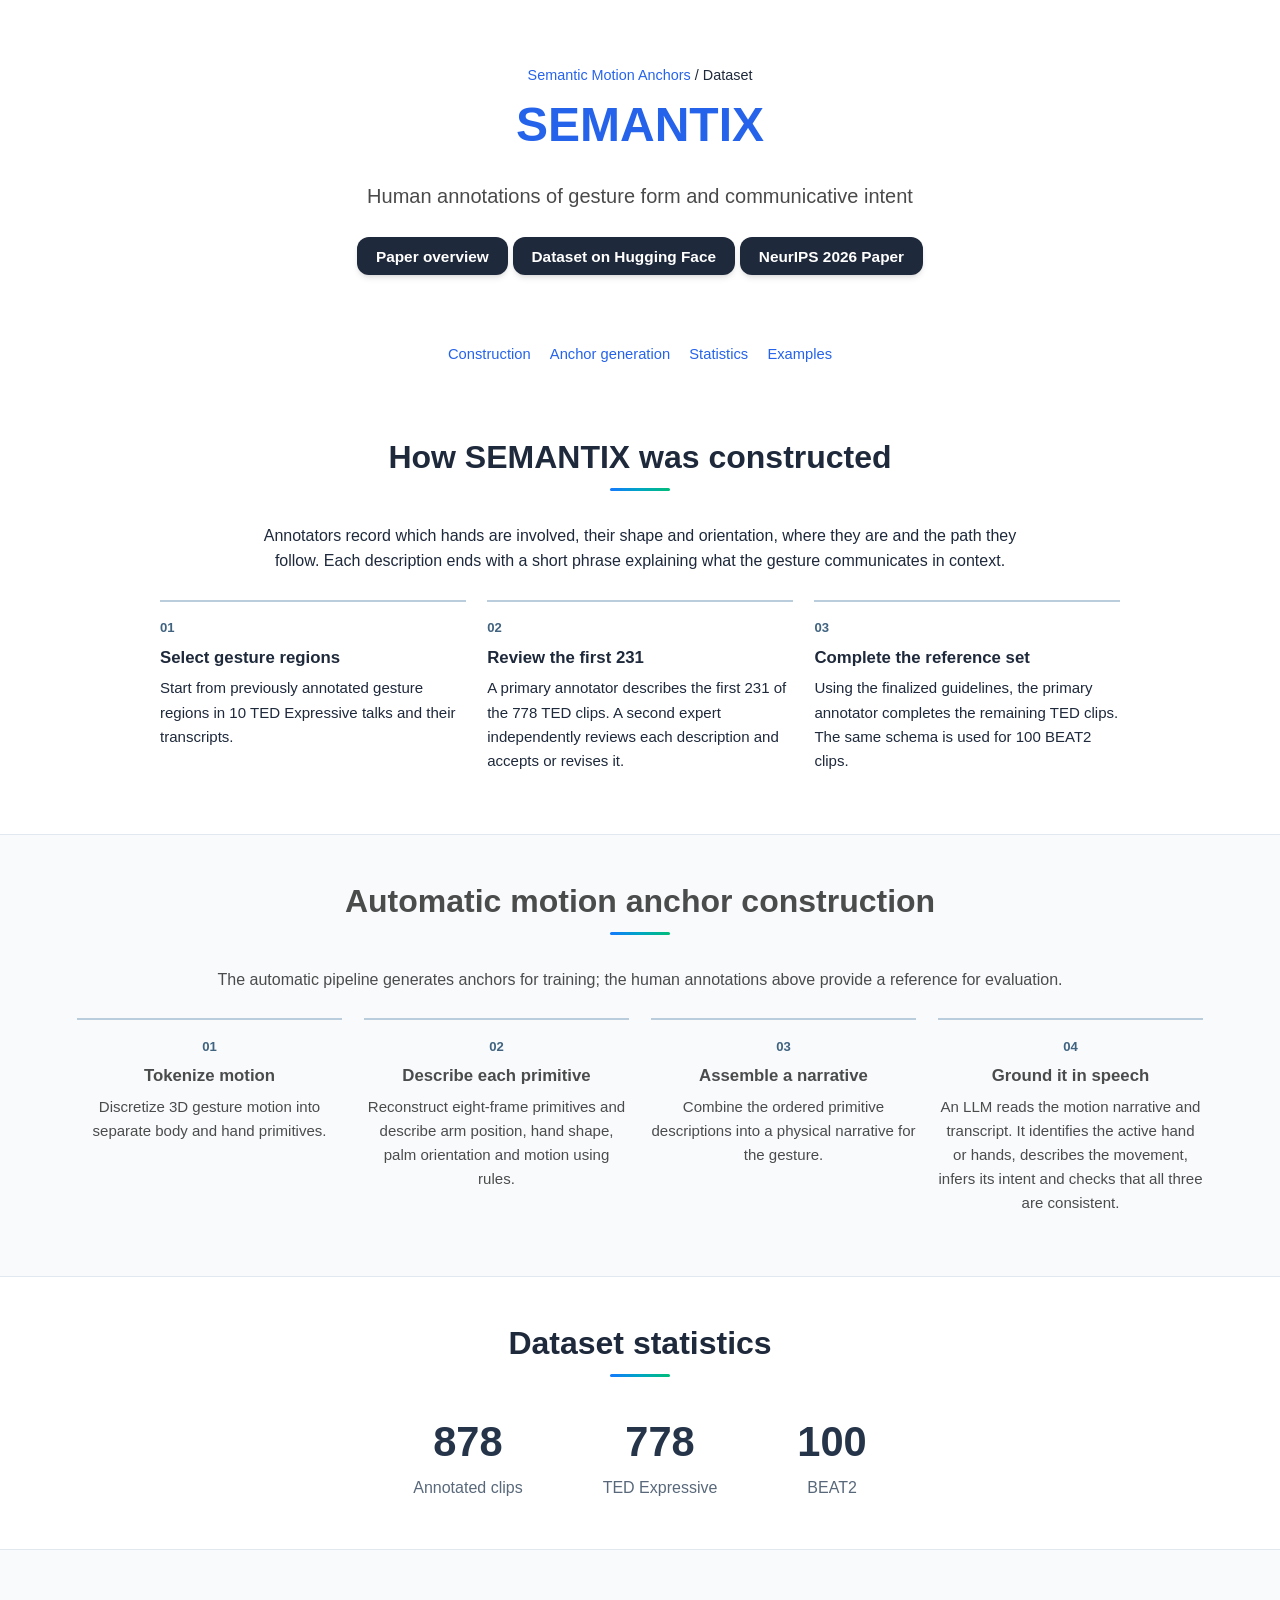
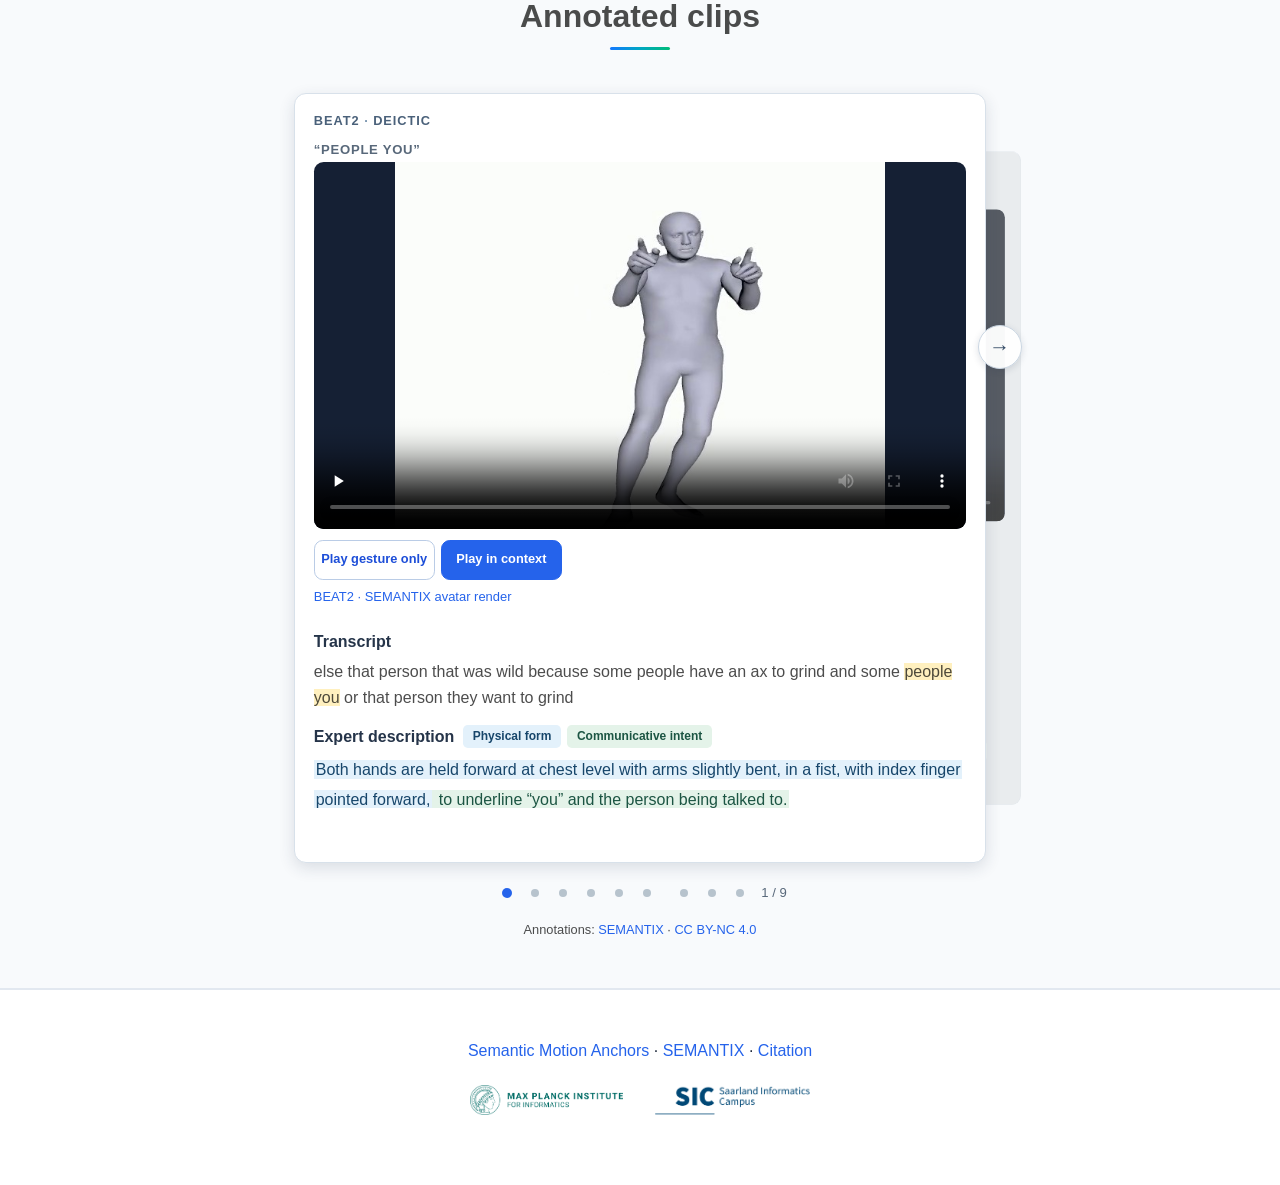
==== commit 443b6390: "Complete TED transcript and highlight gesture words" ====
--- a/dataset.html
+++ b/dataset.html
@@ -101,7 +101,7 @@
 </div>
 <figcaption><a href="https://www.ted.com/talks/george_takei_why_i_love_a_country_that_once_betrayed_me" rel="noopener" target="_blank">George Takei · Why I love a country that once betrayed me</a></figcaption>
 </figure><div>
-<h4>Transcript</h4><p>streaming down both</p>
+<h4>Transcript</h4><p>and tears were <mark>streaming down both her cheeks</mark>.</p>
 <div class="description-heading"><h4>Expert description</h4><span class="key form-key">Physical form</span><span class="key intent-key">Communicative intent</span></div>
 <p class="gold"><span class="form-part">Both hands rise to face level with index fingers extended and other fingers closed, palms facing inward. The index fingers then trace straight downward from the cheeks to chest level, ending with the fingers pointing toward each other to convey </span><span class="intent-part">symbolise tears down face.</span></p>
 </div></div>
--- a/css/ted-preview.css
+++ b/css/ted-preview.css
@@ -1,16 +1,12 @@
-.ted-player-frame { width: 100%; aspect-ratio: 16 / 9; min-height: 200px; overflow: hidden; border-radius: .6rem; background: #152034; }
-.ted-player-frame iframe { display: block; width: 100%; height: 100%; min-height: 200px; border: 0; }
-.ted-actions { display: flex; flex-wrap: wrap; align-items: center; justify-content: space-between; gap: .5rem .9rem; margin-top: .65rem; }
-.ted-actions .clip-controls { margin-top: 0; }
+.ted-actions { display: flex; flex-wrap: wrap; align-items: center; gap: .5rem .9rem; }
 .ted-watch { display: inline-flex; align-items: center; justify-content: center; gap: .5rem; min-height: 2.5rem; padding: .4rem .85rem; border: 1px solid #bacce6; border-radius: .55rem; font-weight: 600; font-size: .9rem; white-space: nowrap; }
 .ted-watch:hover { background: #eff5ff; }
 .ted-watch:focus-visible { outline: 2px solid var(--primary-color); outline-offset: 3px; }
-.ted-player-message { margin: .6rem 0 0; color: var(--soft); font-size: .85rem; }
 .clip-album [data-step]:disabled { visibility: hidden; }
 .clip-album .album-dot.ted-start { margin-left: .55rem; }
 .ted-sample .description-heading { flex-wrap: wrap; }
+.clip-album.is-ready:has(.ted-sample[data-position="front"]) .example-slide:not([data-position="front"]) { contain: size; min-height: 0; height: 100%; overflow: hidden; }
+.clip-album.is-ready:has(.ted-sample[data-position="front"]) .examples-pager [data-step] { align-self: center; margin-top: 0; }
 @media (max-width: 580px) {
-  .ted-actions { justify-content: flex-start; }
-  .ted-actions .clip-controls { width: 100%; font-size: .85rem; }
   .clip-album .examples-pager .album-dot { width: 22px; }
 }
